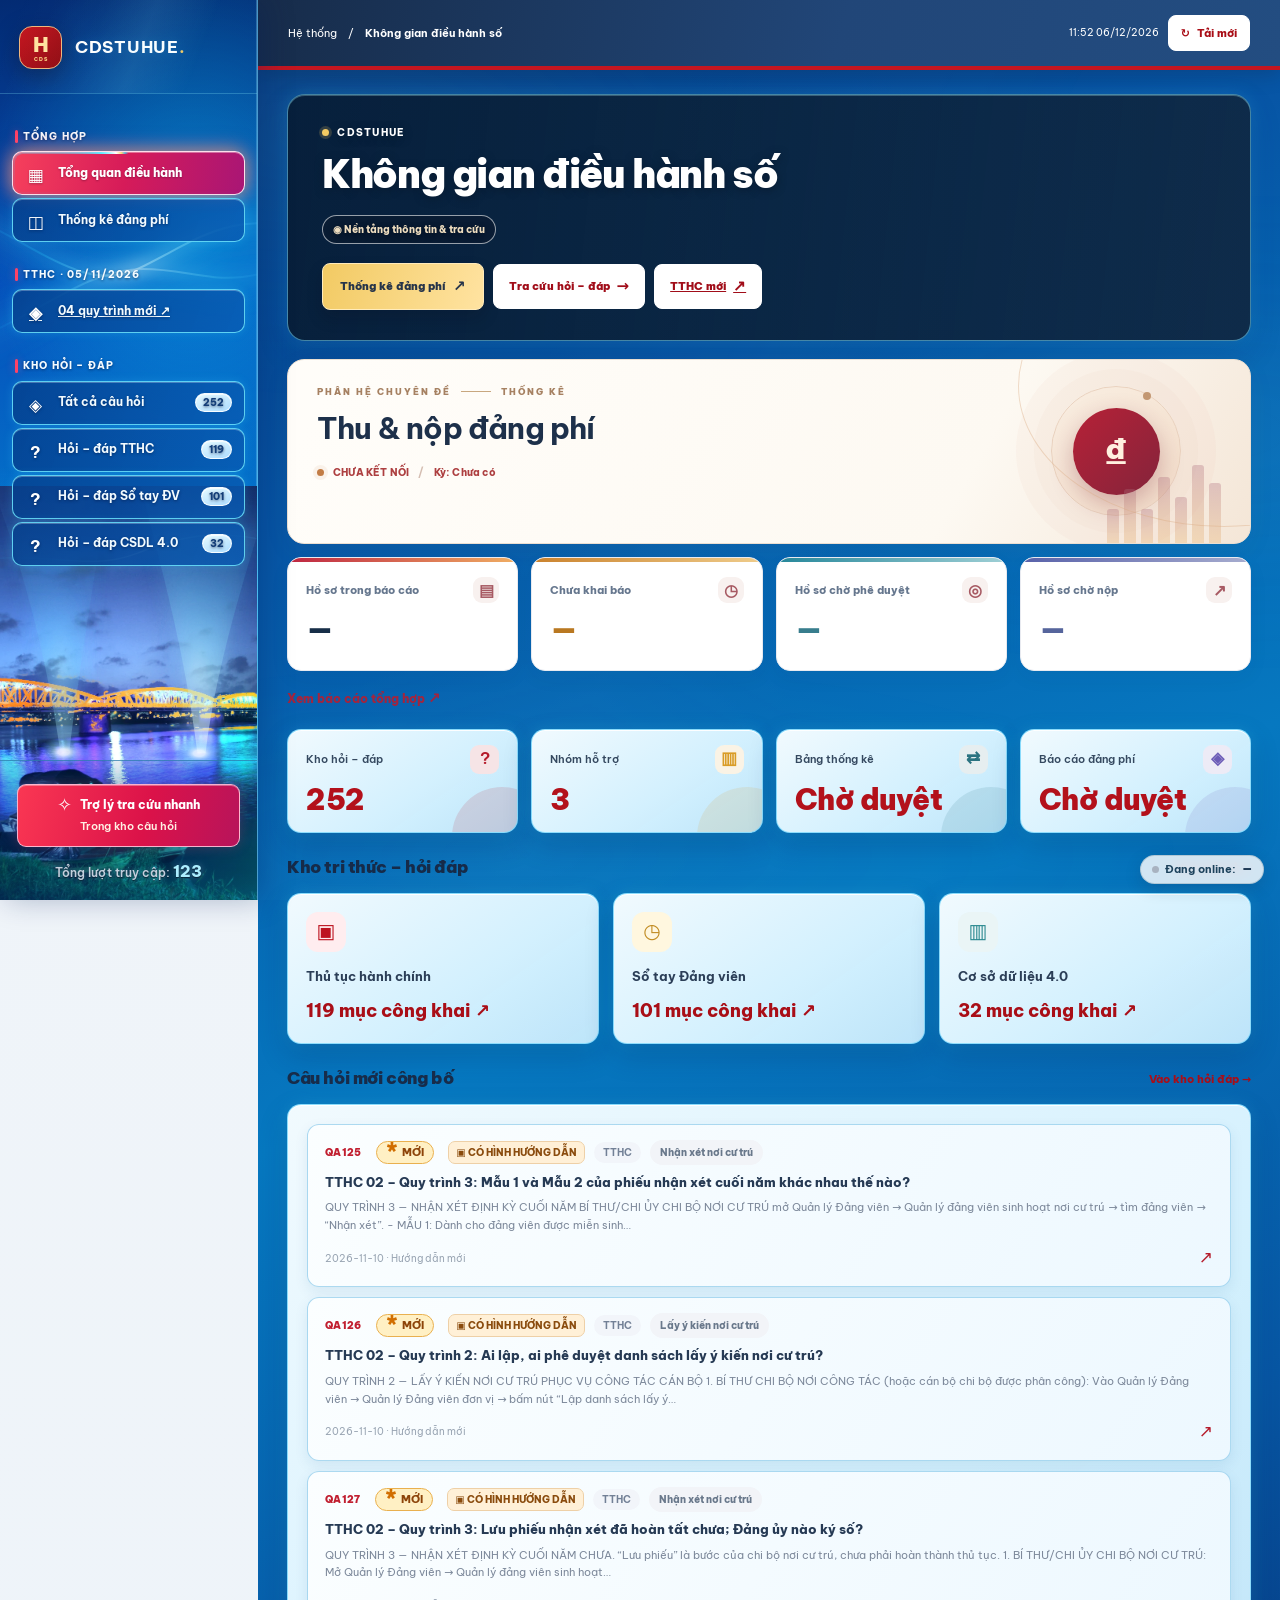
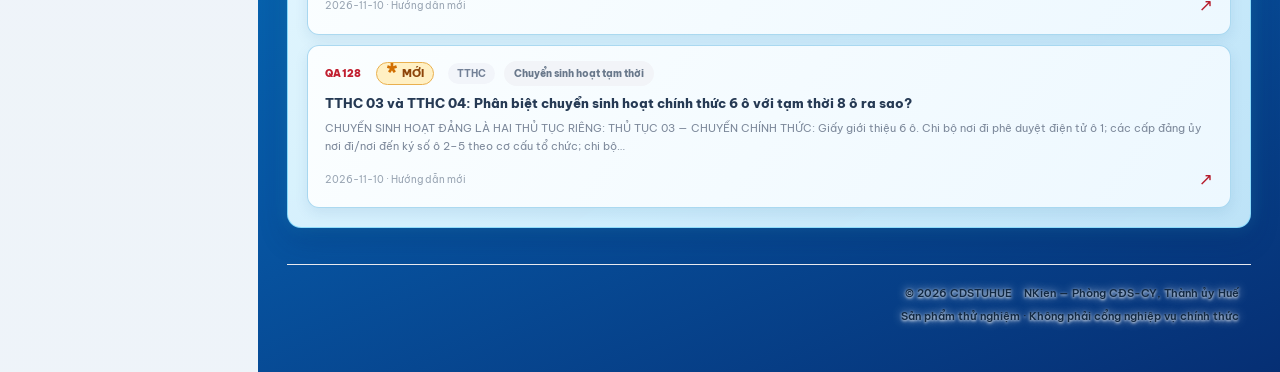
==== site/index.html @ 479029a1 "Refresh QA client cache after clearer responsibilities and process labels" ====
<!doctype html>
<html lang="vi">
<head>
<meta charset="utf-8">
<meta name="viewport" content="width=device-width, initial-scale=1">
<meta name="theme-color" content="#172c4a">
<meta name="description" content="CDSTUHUE — Không gian theo dõi TTHC, thống kê đảng phí và kho hỗ trợ kỹ thuật TTHC, STDV, CSDL 4.0."><meta property="og:title" content="CDSTUHUE — Trung tâm thông tin & hỗ trợ kỹ thuật"><meta property="og:description" content="Dashboard tổng hợp, thống kê đảng phí và kho tri thức được xét duyệt.">
<title>CDSTUHUE — Trung tâm thông tin & hỗ trợ kỹ thuật</title>
<link rel="preconnect" href="https://fonts.googleapis.com">
<link rel="preconnect" href="https://fonts.gstatic.com" crossorigin>
<link href="https://fonts.googleapis.com/css2?family=Be+Vietnam+Pro:wght@400;500;600;700;800&display=swap" rel="stylesheet">
<link rel="stylesheet" href="assets/styles.css?v=20261102-brighter-real-roof-lamps-v34">
<link rel="stylesheet" href="assets/qa-click-guides-v35.css?v=20261102-v35">
<link rel="stylesheet" href="assets/qa-image-gallery-v36.css?v=20261102-v36">
<link rel="stylesheet" href="assets/qa-v36-20261110.css?v=20261110">
<script src="assets/qa-v36-20261110.js?v=20261110-qt123-roles-v3" defer></script>
<script src="assets/tthc-20261105.js?v=20261110-v36" defer></script>
<script src="assets/app.js?v=20261110-qt123-roles-v3" defer></script>
<script src="assets/qa-click-guides-v35.js?v=20261110-v36" defer></script>
<script src="assets/qa-image-gallery-v36.js?v=20261102-v36" defer></script>
<link rel="stylesheet" href="assets/tthc-20261105.css?v=20261107-v50-6163"><link rel="stylesheet" href="assets/qa-updated-v37.css?v=20261105-v37"></head>
<body class="menu-loading">
<div class="app">
  <div class="shade" id="shade"></div>
  <aside class="sidebar" id="sidebar">
    <div class="sidebar-ambient" aria-hidden="true"></div>
    <div class="sidebar-bridge-gleam" aria-hidden="true"></div>
    <div class="sidebar-twin-spotlights" aria-hidden="true"></div>
    <div class="brand">
      <div class="crest" aria-hidden="true"><span>H</span><em>CDS</em></div>
      <div><b>CDSTUHUE<span class="brand-gold">.</span></b></div>
      <button class="sidebar-close" id="closeMenu" aria-label="Đóng menu">×</button>
    </div>
    <div class="sidebar-scroll">
      <div class="menu-group" id="coreMenuGroup">TỔNG HỢP</div>
      <nav class="nav" id="mainNav" aria-label="Điều hướng chính">
        <button type="button" class="nav-link active" data-view="overview"><span class="nav-ico">▦</span><span>Tổng quan điều hành</span></button>
        <button type="button" class="nav-link" data-view="finance"><span class="nav-ico">◫</span><span>Thống kê đảng phí</span><span class="finance-nav-rate" id="financeNavRate" hidden></span></button>
        <button type="button" class="nav-link" data-view="units" hidden><span class="nav-ico">▤</span><span>Bảng tiến độ</span></button>
      </nav>
      <div class="menu-group" id="procedureMenuGroup" hidden>THỦ TỤC · HƯỚNG DẪN</div>
      <nav class="nav" id="procedureNav" aria-label="Theo dõi thủ tục" hidden></nav>
      <div class="menu-group">TTHC · 05/11/2026</div><nav class="nav" aria-label="Cập nhật TTHC"><a class="nav-link" href="cap-nhat-tthc-2026-11.html"><span class="nav-ico">◈</span><span>04 quy trình mới ↗</span></a></nav><div class="menu-group" id="qaMenuGroup">KHO HỎI – ĐÁP</div>
      <nav class="nav" id="qaNav" aria-label="Kho tri thức">
        <button type="button" class="nav-link" data-view="qa-all"><span class="nav-ico">◈</span><span>Tất cả câu hỏi</span><span class="nav-count" id="qaTotalSide">0</span></button>
        <button type="button" class="nav-link" data-view="qa-tthc"><span class="nav-ico">?</span><span>Hỏi – đáp TTHC</span><span class="nav-count" id="qaTthcSide">0</span></button>
        <button type="button" class="nav-link" data-view="qa-stdv"><span class="nav-ico">?</span><span>Hỏi – đáp Sổ tay ĐV</span><span class="nav-count" id="qaStdvSide">0</span></button>
        <button type="button" class="nav-link" data-view="qa-csdl"><span class="nav-ico">?</span><span>Hỏi – đáp CSDL 4.0</span><span class="nav-count" id="qaCsdlSide">0</span></button>
      </nav>
      <div class="menu-group" id="utilityMenuGroup" hidden>TIỆN ÍCH</div>
      <nav class="nav" id="utilityNav" aria-label="Công cụ" hidden>
        <button type="button" class="nav-link" data-view="resources" hidden><span class="nav-ico">▧</span><span>Tài liệu, liên kết</span></button>
        <button type="button" class="nav-link" data-view="reports" hidden><span class="nav-ico">▥</span><span>Báo cáo & xuất dữ liệu</span></button>
        <button type="button" class="nav-link" data-view="guide" hidden><span class="nav-ico">ⓘ</span><span>Hướng dẫn sử dụng</span></button>
      </nav>
    </div>
    <div class="sidebar-bottom">
      
      <button type="button" class="side-assist" id="openAssistant"><span class="side-assist-heading"><span class="side-assist-icon" aria-hidden="true">✧</span>Trợ lý tra cứu nhanh</span><small>Trong kho câu hỏi</small></button>
      <p class="brand-signature site-visits" title="Mốc khởi tạo 123; sẽ đồng bộ và cộng thêm lượt truy cập mới" aria-live="polite">Tổng lượt truy cập: <strong id="sidebarVisitCount">123</strong></p>
    </div>
  </aside>
  <div class="main">
    <header class="topbar">
      <div class="topbar-left"><button type="button" class="hamburger" id="openMenu" aria-label="Mở menu">☰</button><span class="breadcrumb">Hệ thống <span>/</span> <b id="crumb">Tổng quan</b></span></div>
      <div class="announcement" aria-label="Ngày cập nhật dữ liệu đã duyệt"><span class="announcement-label">LẦN CẬP NHẬT CUỐI</span><span class="announcement-label-mobile">Cập nhật lần cuối:</span><span class="announcement-text announcement-date-full" id="lastApprovedDate" aria-live="polite">—</span><span class="announcement-text announcement-date-short" id="lastApprovedDateMobile" aria-live="polite">—</span></div>
      <div class="header-actions"><span class="today" id="clock"></span><button class="btn subtle" id="refreshBtn" title="Tải dữ liệu mới">↻ <span>Tải mới</span></button></div>
    </header>
    <div class="content">
      <div class="demo-banner hidden" id="demoBanner"><strong>ĐANG XEM DỮ LIỆU MINH HỌA</strong><span>Không phải số liệu hoặc câu trả lời thực tế.</span><button type="button" id="endDemo">Tắt minh họa ×</button></div>
      <section class="hero">
        <span class="hero-silk-runner" aria-hidden="true"></span>
        <span class="hero-roof-glow" aria-hidden="true"></span>
        <div class="hero-copy"><div class="eyebrow"><span class="red-dot"></span> CDSTUHUE</div><h1 id="pageTitle">Tổng quan thủ tục hành chính</h1><p id="pageSubtitle">Thống kê đảng phí và tra cứu hướng dẫn TTHC, Sổ tay Đảng viên, CSDL 4.0.</p><div class="hero-tags"><span class="tag">◉ Nền tảng thông tin & tra cứu</span></div><div class="hero-cta"><button class="btn hero-primary" data-view="finance">Thống kê đảng phí <span>↗</span></button><button class="btn hero-outline" data-view="qa-all">Tra cứu hỏi – đáp <span>→</span></button><a class="btn hero-outline" href="cap-nhat-tthc-2026-11.html">TTHC mới <span>↗</span></a></div></div>
        <div class="hero-art" aria-hidden="true"><div class="hero-art-grid"></div><div class="mini-plot"><div><span>TRUNG TÂM DỮ LIỆU</span><strong id="heroIndicator">—</strong></div><svg viewBox="0 0 220 80" preserveAspectRatio="none"><defs><linearGradient id="lineglow" x1="0" y1="0" x2="1" y2="0"><stop stop-color="#db7d65"/><stop offset="1" stop-color="#f3c461"/></linearGradient></defs><path d="M2 55 C30 55 32 22 64 38 S104 74 138 35 S182 42 218 13" fill="none" stroke="url(#lineglow)" stroke-width="4" stroke-linecap="round"/></svg></div></div>
      </section>
      <div id="page"></div>
      <footer class="footer"><div class="footer-byline"><span class="footer-copyright">© 2026 CDSTUHUE</span><span class="footer-author">NKien — Phòng CĐS-CY, Thành ủy Huế</span></div><div class="footer-online" id="footerOnline"><span class="footer-online-dot" aria-hidden="true"></span><span>Đang online:</span><strong id="footerOnlineCount">—</strong></div><span class="footer-disclaimer">Sản phẩm thử nghiệm · Không phải cổng nghiệp vụ chính thức</span></footer>
    </div>
  </div>
</div>
<div class="dialog-backdrop hidden" id="qaModal" role="presentation"><section class="qa-dialog" role="dialog" aria-modal="true" aria-labelledby="modalTitle"><div class="dialog-top"><div><span class="eyebrow" id="modalGroup"></span><h2 id="modalTitle"></h2></div><button type="button" class="close-dialog" id="closeModal" aria-label="Đóng">×</button></div><div id="modalBody" class="dialog-body"></div><div class="dialog-foot"><span id="modalId"></span></div></section></div>
<div class="dialog-backdrop hidden" id="paymentModal" role="presentation"><section class="payment-detail-dialog" role="dialog" aria-modal="true" aria-labelledby="paymentDetailTitle"><div class="payment-detail-titlebar"><div><span class="payment-detail-eyebrow" id="paymentDetailPeriod"></span><h2 id="paymentDetailTitle"></h2></div><button type="button" id="closePaymentDetail" class="payment-detail-close" aria-label="Đóng chi tiết Đảng bộ">×</button></div><div id="paymentDetailBody" class="payment-detail-body"></div></section></div>
<button type="button" class="assistant-mobile-fab" id="assistantMobileFab" aria-label="Mở hỏi đáp nhanh không dùng AI bên ngoài" hidden><span aria-hidden="true">✧</span><span>Hỏi đáp nhanh<small>Không dùng AI</small></span></button>
<div class="assistant-wrap hidden" id="assistantWrap"><section class="assistant-box" role="dialog" aria-label="Trợ lý tra cứu"><div class="assistant-head"><div><strong>✧ Trợ lý tra cứu nhanh</strong><small>Tìm trong QA đã được duyệt, không gửi nội dung ra ngoài</small></div><button type="button" id="closeAssistant" aria-label="Đóng trợ lý">×</button></div><div class="assistant-intro">Nhập câu hỏi để tra cứu tức thì trong kho QA TTHC · STDV · CSDL 4.0 đã duyệt. Không dùng AI bên ngoài.</div><form class="assistant-compose" id="assistantForm"><input id="assistantInput" type="search" placeholder="Ví dụ: không nhận được OTP..." autocomplete="off" required maxlength="280"><button type="submit">Tra cứu →</button></form><div class="assistant-results" id="assistantResults" aria-live="polite"></div><div class="assistant-ask"><button type="button" class="assistant-ask-toggle" id="askToggle" aria-expanded="false">✉ Đặt câu hỏi mới cho bộ phận hỗ trợ <span>⌄</span></button><div class="assistant-ask-panel hidden" id="askPanel"><form id="questionForm" method="post" target="_blank"><input type="hidden" name="kind" value="question"><label for="questionGroup">Chọn hệ thống</label><select id="questionGroup" name="group" required><option value="tthc">TTHC</option><option value="stdv">Sổ tay Đảng viên</option><option value="csdl">CSDL 4.0</option></select><label for="questionText">Câu hỏi mới</label><textarea id="questionText" name="question" minlength="12" maxlength="1200" rows="4" required placeholder="Mô tả vấn đề và thông báo lỗi (không gửi dữ liệu cá nhân)"></textarea><label class="assistant-consent"><input type="checkbox" name="consent" value="yes" required> Tôi xác nhận câu hỏi không chứa thông tin cá nhân, mã OTP hoặc dữ liệu nội bộ.</label><input class="assistant-trap" name="website" tabindex="-1" autocomplete="off" aria-hidden="true"><p class="assistant-notice" id="questionNotice">Chức năng nhận câu hỏi đang chờ cấu hình. Trước mắt bạn vẫn tra cứu được toàn bộ QA công khai.</p><button type="submit" id="questionSubmit" disabled>Gửi câu hỏi →</button></form></div></div></section></div>
<div class="toast hidden" id="toast" role="status" aria-live="polite"></div>
</body>
</html>
---- site/assets/styles.css ----
:root{--ink:#21334b;--muted:#7d8a99;--line:#e8ebf1;--paper:#fff;--canvas:#f6f7fb;--nav:#192c49;--nav-deep:#14243f;--red:#bd1928;--gold:#e8b44e;--green:#128771;--shadow:0 8px 30px #2639530a;--radius:15px}*{box-sizing:border-box}html{scroll-behavior:smooth}body{margin:0;background:var(--canvas);color:var(--ink);font:14px/1.52 'Segoe UI',Inter,-apple-system,BlinkMacSystemFont,Arial,sans-serif;-webkit-font-smoothing:antialiased}button,input,select{font:inherit}button{cursor:pointer}a{color:#a91b2a}a:hover{text-decoration:underline}.hidden{display:none!important}.app{min-height:100vh}.sidebar{width:258px;position:fixed;inset:0 auto 0 0;background:linear-gradient(155deg,#213b60 0%,var(--nav) 44%,var(--nav-deep) 100%);color:white;z-index:20;display:flex;flex-direction:column;box-shadow:8px 0 30px #0c213112}.brand{display:flex;align-items:center;gap:12px;padding:25px 21px 19px;border-bottom:1px solid #ffffff12}.crest{height:43px;width:43px;flex:none;display:grid;place-items:center;background:linear-gradient(140deg,#bf1829,#ef6242);color:#ffd568;border:1px solid #ffffff42;box-shadow:0 4px 15px #101d3a60;border-radius:12px;font-size:23px}.brand b{display:block;font-size:16px;letter-spacing:1px}.brand small{font-size:10px;color:#b3c5db;font-weight:500}.sidebar-close{display:none}.sidebar-scroll{overflow:auto;padding:10px 12px;flex:1;scrollbar-color:#445675 transparent;scrollbar-width:thin}.menu-group{font-size:9.5px;letter-spacing:1.2px;font-weight:800;color:#8ea1b9;margin:21px 11px 7px}.nav{display:grid;gap:3px}.nav-link{display:flex;align-items:center;gap:12px;border:0;background:transparent;width:100%;text-align:left;color:#c1cedd;padding:10px 11px;font-size:12px;font-weight:540;border-radius:9px;transition:.18s}.nav-link:hover{background:#ffffff0f;color:white}.nav-link.active{background:linear-gradient(90deg,#b91a2c54,#c6982c22);color:#fff;box-shadow:inset 3px 0 #f4c76b}.nav-ico{width:21px;height:20px;text-align:center;display:grid;place-items:center;font-size:17px;color:#a7bdd5;font-weight:700}.nav-link.active .nav-ico{color:#ffda83}.nav-count{margin-left:auto;padding:1px 7px;border-radius:30px;background:#ffffff18;color:#e6edf7;font-size:10px}.sidebar-bottom{padding:13px 17px 17px;border-top:1px solid #ffffff14}.sidebar-source{background:#ffffff0b;border:1px solid #ffffff15;padding:11px;border-radius:9px;font-size:11px;color:#d5dfed}.sidebar-source small{display:block;color:#a4b5ca;margin:3px 0 0 14px;font-size:10px}.online-indicator{display:inline-block;width:7px;height:7px;background:#39c89a;border-radius:50%;margin-right:5px}.side-assist{display:block;width:100%;background:linear-gradient(105deg,#ba1c2c,#d63f3b);color:white;border:0;border-radius:9px;padding:11px 12px;text-align:left;font-size:12px;font-weight:750;margin-top:10px}.side-assist span{font-size:17px;color:#ffe3a0}.side-assist small{display:block;font-weight:400;color:#ffcfca;font-size:10px;margin-left:21px}.sidebar-bottom>p{margin:13px 0 0;color:#8093b2;font-size:9.5px}.main{margin-left:258px;min-height:100vh}.topbar{height:64px;background:#fff;position:sticky;top:0;z-index:10;border-bottom:3px solid #b71929;display:flex;align-items:center;padding:0 27px;gap:16px;box-shadow:0 4px 20px #31405407}.topbar-left{display:flex;align-items:center;gap:10px;flex-shrink:0}.breadcrumb{font-size:11px;color:#8190a2;white-space:nowrap}.breadcrumb span{margin:0 8px;color:#bfc9d5}.breadcrumb b{color:#31455e}.announcement{display:flex;align-items:center;flex:1;min-width:0;gap:9px;background:#fff9f1;border:1px solid #f8ecd7;border-radius:50px;padding:5px 10px;overflow:hidden}.announcement-label{font-size:9px;font-weight:900;letter-spacing:.3px;color:#9e2c2c;flex:none}.announcement-text{font-size:10px;white-space:nowrap;text-overflow:ellipsis;overflow:hidden;color:#86705c}.header-actions{display:flex;align-items:center;gap:9px;flex:none}.today{font-size:10px;color:#7d8a99;white-space:nowrap}.btn{border:1px solid #e3e8ee;border-radius:8px;background:white;color:#40536c;padding:9px 12px;display:inline-flex;align-items:center;gap:7px;font-size:11px;font-weight:650;justify-content:center;transition:all .17s}.btn:hover{transform:translateY(-1px);box-shadow:0 4px 12px #19355114}.btn.dark{border-color:#af1728;background:linear-gradient(110deg,#b51b2b,#dc5041);color:#fff}.btn.subtle{background:#f7f9fc}.content{max-width:1600px;margin:0 auto;padding:25px 28px 28px}.demo-banner{background:#fff0c9;border:1px solid #f3cf76;color:#7a5218;border-radius:10px;padding:10px 14px;margin-bottom:13px;display:flex;align-items:center;gap:12px;font-size:12px}.demo-banner strong{color:#87561a}.demo-banner button{margin-left:auto;background:transparent;border:0;color:#8d471a;text-decoration:underline;font-weight:700}.hero{display:flex;justify-content:space-between;gap:25px;min-height:204px;border:1px solid #eedfe3;background:linear-gradient(115deg,#fff 2%,#fffaf8 54%,#fff4e9 100%);border-radius:17px;box-shadow:var(--shadow);padding:25px 29px;overflow:hidden;position:relative;margin-bottom:19px}.hero:after{content:"";position:absolute;border:1px solid #edd0d5;border-radius:50%;width:410px;height:410px;right:-130px;top:-285px;pointer-events:none}.hero-copy{position:relative;z-index:1;max-width:730px}.eyebrow{color:#ad1a2a;font-size:10px;font-weight:850;letter-spacing:1.1px}.red-dot{display:inline-block;background:#d33d3e;height:7px;width:7px;border-radius:50%;box-shadow:0 0 0 3px #f4dadb;margin-right:5px}.hero h1{margin:9px 0 8px;font-size:clamp(25px,2.8vw,36px);letter-spacing:-.8px;line-height:1.2;color:#203550;font-weight:800}.hero p{color:#758498;max-width:680px;margin:0;line-height:1.65;font-size:12px}.hero-tags{display:flex;flex-wrap:wrap;gap:8px;margin-top:22px}.tag{background:#fff;border:1px solid #ecedf2;border-radius:30px;padding:6px 10px;font-size:10px;color:#667889;font-weight:640}.hero-art{width:300px;flex:none;position:relative;display:grid;place-items:center}.hero-art-grid{width:240px;height:160px;position:absolute;background-image:linear-gradient(#edc9bd50 1px,transparent 1px),linear-gradient(90deg,#edc9bd50 1px,transparent 1px);background-size:24px 24px;mask-image:linear-gradient(90deg,transparent,#000);transform:rotate(-9deg)}.mini-plot{position:relative;z-index:1;width:235px;padding:15px 16px;border:1px solid #f0ded6;border-radius:15px;background:#ffffffdb;box-shadow:0 15px 30px #923c3c11}.mini-plot>div{display:flex;justify-content:space-between;align-items:center;gap:8px}.mini-plot span{font-size:9px;letter-spacing:.7px;font-weight:800;color:#a65f50}.mini-plot strong{font-size:19px;color:#b41f2c}.mini-plot svg{width:100%;height:70px;margin-top:10px}.mini-plot small{display:block;color:#8897a8;font-size:9px}.section-heading{display:flex;justify-content:space-between;align-items:end;gap:12px;margin:22px 0 12px}.section-heading h2{margin:0;font-size:16px;color:#273b55;letter-spacing:-.2px}.section-heading p{font-size:11px;color:#8694a6;margin:4px 0 0}.section-heading .head-actions{display:flex;gap:8px;flex-wrap:wrap}.stat-grid{display:grid;grid-template-columns:repeat(4,minmax(0,1fr));gap:13px;margin-bottom:16px}.stat-card{background:#fff;border:1px solid #e9eaf1;border-radius:13px;box-shadow:var(--shadow);padding:17px 18px;min-height:126px;position:relative;overflow:hidden}.stat-card:after{content:"";position:absolute;border-radius:50%;height:100px;width:100px;right:-35px;bottom:-55px;background:var(--accent,#d7a2ab);opacity:.13}.stat-card:nth-child(1){--accent:#b51b2b}.stat-card:nth-child(2){--accent:#d99c26}.stat-card:nth-child(3){--accent:#2b7381}.stat-card:nth-child(4){--accent:#6c5cb7}.stat-top{display:flex;align-items:center;justify-content:space-between;color:#728093;font-size:11px;font-weight:650}.stat-icon{display:grid;place-items:center;width:29px;height:29px;border-radius:9px;background:color-mix(in srgb,var(--accent) 12%,white);color:var(--accent);font-size:17px}.stat-number{font-size:28px;font-weight:820;margin-top:5px;line-height:1.15;letter-spacing:-.5px;color:var(--accent)}.stat-caption{color:#95a1ae;font-size:10px;margin-top:4px}.columns{display:grid;grid-template-columns:1.45fr 1fr;gap:14px;margin-bottom:14px}.panel{background:#fff;border:1px solid #e6eaf0;border-radius:14px;box-shadow:var(--shadow);padding:19px}.panel-head{display:flex;align-items:start;justify-content:space-between;gap:15px;margin-bottom:16px}.panel-head h2{margin:0;font-size:13px;color:#283d58}.panel-head p{margin:4px 0 0;font-size:10px;color:#8290a0}.badge{display:inline-flex;align-items:center;gap:4px;font-size:10px;font-weight:720;background:#f2f4f8;border-radius:30px;color:#69788b;padding:5px 10px}.badge.warn{background:#fff4e3;color:#a97624}.badge.good{background:#e8f8f0;color:#247c5a}.bars{display:grid;gap:18px;margin-top:15px}.bar-item{display:grid;grid-template-columns:minmax(138px,1.1fr) minmax(60px,2fr) 50px;gap:10px;align-items:center;font-size:11px}.bar-name{font-weight:640;color:#506078}.bar-track{height:9px;border-radius:30px;background:#edf0f5;overflow:hidden}.bar-fill{height:100%;background:linear-gradient(90deg,#bd2132,#ea7564);border-radius:30px}.bar-item:nth-child(2) .bar-fill{background:linear-gradient(90deg,#daa13a,#f3d37c)}.bar-item:nth-child(3) .bar-fill{background:linear-gradient(90deg,#237c87,#66bfbc)}.bar-item:nth-child(4) .bar-fill{background:linear-gradient(90deg,#8051bd,#b494ea)}.bar-value{font-size:10px;font-weight:750;color:#576477;text-align:right}.small-note{background:#f7f8fc;border:1px solid #eef0f4;border-radius:9px;padding:12px 13px;color:#8490a2;font-size:11px;line-height:1.6;margin-top:13px}.small-note strong{color:#667488}.mini-grid{display:grid;grid-template-columns:repeat(2,minmax(0,1fr));gap:10px}.mini-card{background:#fbfcff;border:1px solid #eef0f5;border-radius:10px;padding:13px}.mini-card span{font-size:10px;color:#8291a3}.mini-card strong{display:block;color:#2b405b;font-size:22px;margin-top:5px}.mini-card small{display:block;color:#9ca7b2;font-size:9px}.card-link{border:0;color:#a41b2c;font-size:11px;font-weight:700;background:none;padding:4px 0}.card-link:hover{text-decoration:underline}.category-grid{display:grid;grid-template-columns:repeat(3,1fr);gap:14px}.category-card{cursor:pointer;display:block;text-align:left;width:100%;background:#fff;border:1px solid #e8eaf0;border-radius:14px;padding:18px;box-shadow:var(--shadow);transition:.16s;min-height:158px}.category-card:hover{transform:translateY(-3px);border-color:#dda8ae;box-shadow:0 12px 24px #3a435318}.category-card .c-icon{width:40px;height:40px;border-radius:12px;display:grid;place-items:center;background:#fff2f0;color:#ba2330;font-size:20px;margin-bottom:15px}.category-card:nth-child(2) .c-icon{background:#fff7df;color:#c18c23}.category-card:nth-child(3) .c-icon{background:#eaf5f6;color:#2b8990}.category-card b{font-size:13px;display:block;color:#2b3e57}.category-card p{margin:4px 0 0;color:#8c99a9;font-size:11px}.category-card .c-count{margin-top:11px;font-weight:800;color:#a9202f;font-size:18px}.category-card .c-count small{color:#9aa8b7;font-weight:550;font-size:10px}.table-shell{overflow:auto;width:100%;border:1px solid #e5e9ef;border-radius:10px}table{border-collapse:collapse;width:100%;font-size:11px;min-width:640px}th{background:#fff7f3;color:#7a6570;text-align:left;font-weight:750;font-size:10px;border-bottom:1px solid #e8e1e0;padding:12px}td{padding:12px;border-bottom:1px solid #edf0f3;color:#56677c}tr:last-child td{border-bottom:0}tbody tr:nth-child(even){background:#fafbfe}tbody tr:hover{background:#fffaf6}.td-bold{font-weight:680;color:#31435a}.empty-table{text-align:center;padding:45px 20px!important;color:#8492a4}.empty-icon{display:block;font-size:26px;margin-bottom:10px;color:#a8b1bf}.empty-table strong{display:block;color:#4d6078;font-size:12px}.toolbar{display:flex;align-items:center;gap:10px;flex-wrap:wrap;margin-bottom:14px}.search{position:relative;flex:1;min-width:250px}.search input{width:100%;border:1px solid #e3e8ef;background:white;border-radius:9px;padding:12px 12px 12px 37px;font-size:12px;outline:0;color:#37495e}.search:before{content:'⌕';position:absolute;top:5px;left:12px;font-size:24px;color:#99a5b2}.search input:focus,.selector:focus{border-color:#d998a1;box-shadow:0 0 0 3px #bd19280e}.selector{border:1px solid #e3e8ef;border-radius:9px;background:white;color:#56677c;padding:11px;font-size:11px;min-height:42px}.filters{display:flex;gap:7px;flex-wrap:wrap;margin:0 0 14px}.filter-chip{border-radius:30px;border:1px solid #e7ebf0;background:white;padding:7px 12px;color:#64758a;font-size:11px}.filter-chip.selected{background:#b51b2b;color:white;border-color:#b51b2b;font-weight:700}.qa-list{display:grid;gap:10px}.qa-item{display:block;width:100%;text-align:left;border:1px solid #e8ecf1;background:white;border-radius:12px;padding:15px 17px;transition:.15s}.qa-item:hover{border-color:#e7b0b7;box-shadow:0 5px 17px #94354412;transform:translateY(-1px)}.qa-item-top{display:flex;align-items:center;gap:9px;font-size:10px;margin-bottom:8px}.qa-id{color:#c11f30;font-weight:850;letter-spacing:.3px}.qa-category{border-radius:20px;background:#f2f5fa;padding:3px 9px;color:#728096;font-weight:700}.qa-item h3{font-size:13px;line-height:1.5;color:#263a54;margin:0 0 7px;font-weight:740}.qa-item p{color:#7d899b;font-size:11px;margin:0;line-height:1.6;overflow:hidden;display:-webkit-box;-webkit-line-clamp:2;-webkit-box-orient:vertical}.qa-item-bottom{display:flex;align-items:center;justify-content:space-between;color:#99a5b3;font-size:10px;margin-top:11px}.qa-arrow{color:#b51b2b;font-size:17px}.page-nav{display:flex;justify-content:space-between;align-items:center;margin-top:13px;color:#94a0ac;font-size:11px}.page-nav .btn{padding:7px 12px}.page-nav .btn:disabled{opacity:.4;cursor:default}.notice{border:1px dashed #d9dfe8;background:#f9fafc;border-radius:12px;text-align:center;padding:42px 22px;color:#8996a6}.notice .big-icon{font-size:28px;color:#c19a8b}.notice strong{display:block;color:#425772;font-size:13px;margin:5px 0}.notice p{font-size:11px;max-width:530px;margin:6px auto 17px}.notice .btn{margin:0 4px}.guide-list{display:grid;gap:13px}.guide-item{border:1px solid #e8ecf0;background:#fff;border-radius:12px;padding:20px}.guide-item h3{font-size:14px;margin:0 0 7px;color:#2c405b}.guide-item p{font-size:12px;margin:0;color:#7c8c9d;line-height:1.7}.report-hero{background:#fff;display:grid;grid-template-columns:1fr auto;gap:16px;align-items:center;border:1px solid #e9ebf2;border-radius:12px;padding:18px;margin-bottom:14px}.report-hero h3{margin:0;font-size:14px}.report-hero p{margin:4px 0 0;color:#7e8da1;font-size:11px}.footer{display:flex;flex-direction:column;align-items:center;text-align:center;gap:5px;border-top:1px solid #e8e9ef;color:#8493a6;font-size:11px;line-height:1.6;margin-top:28px;padding:18px 12px 12px}.footer a{color:#987d83}.dialog-backdrop{position:fixed;inset:0;background:#0f203d99;z-index:50;display:flex;justify-content:center;align-items:center;padding:20px}.qa-dialog{max-width:750px;width:100%;max-height:90vh;display:flex;flex-direction:column;border-radius:16px;background:#fff;box-shadow:0 30px 80px #0b183b38}.dialog-top{padding:25px 27px 18px;border-bottom:1px solid #edf0f4;display:flex;gap:10px;align-items:start;justify-content:space-between}.dialog-top h2{font-size:20px;color:#2b405a;line-height:1.4;margin:8px 0 0}.close-dialog{background:#f4f5f9;border:0;width:32px;height:32px;border-radius:9px;color:#718198;font-size:23px;flex:none}.dialog-body{padding:23px 27px;overflow:auto}.dialog-body h3{font-size:12px;color:#9b2a36;margin:3px 0 10px;text-transform:uppercase;letter-spacing:.7px}.answer{white-space:pre-wrap;font-size:13px;color:#3d4c62;line-height:1.85}.source-label{color:#75869c;font-size:10px;border-top:1px solid #edf0f3;padding-top:14px;margin-top:17px}.source-label a{overflow-wrap:anywhere}.dialog-foot{padding:13px 27px;border-top:1px solid #edf0f3;display:flex;justify-content:space-between;align-items:center;color:#98a4b5;font-size:11px}.assistant-wrap{position:fixed;bottom:22px;right:22px;width:min(380px,calc(100vw - 25px));z-index:40}.assistant-box{background:white;border:1px solid #e2e6ee;border-radius:15px;box-shadow:0 16px 45px #122a4f30;overflow:hidden}.assistant-head{background:linear-gradient(110deg,#253d60,#142841);padding:16px 17px;display:flex;justify-content:space-between;align-items:start;color:white}.assistant-head strong{font-size:13px}.assistant-head small{display:block;color:#b9c9d9;font-size:10px;margin-top:3px}.assistant-head button{border:0;background:#ffffff20;color:white;border-radius:7px;width:26px;height:26px;font-size:19px}.assistant-intro{font-size:11px;color:#718198;padding:14px 16px 8px}.assistant-results{padding:0 15px 10px;max-height:260px;overflow:auto}.assistant-suggestion{display:block;width:100%;padding:10px;margin:5px 0;text-align:left;background:#fafbfe;border:1px solid #e9ebf2;border-radius:8px;color:#3d526b;font-size:11px}.assistant-suggestion small{display:block;color:#a31d2d;margin-top:4px}.assistant-compose{border-top:1px solid #e9edf2;display:flex;padding:10px;gap:7px}.assistant-compose input{flex:1;min-width:0;border:1px solid #e5e9ee;border-radius:8px;padding:10px;font-size:11px}.assistant-compose button{border:0;border-radius:8px;background:#b51b2b;color:white;padding:0 12px;font-size:11px}.toast{position:fixed;z-index:100;bottom:18px;left:50%;transform:translateX(-50%);background:#1b334e;color:white;border-radius:8px;padding:11px 18px;font-size:12px;box-shadow:0 9px 26px #1c2b4250}.shade{display:none}.hamburger{display:none}.no-data-mark{display:inline-flex;color:#ac8d65;background:#fff6e6;padding:4px 8px;border-radius:30px;font-size:9px;font-weight:650}.utility-steps{margin:0;padding-left:18px;color:#687a91;font-size:12px;line-height:1.8}.utility-steps li{margin-bottom:6px}.wide{grid-column:1/-1}.progress-data-badge{color:#118571;background:#e9f8f1;padding:4px 7px;border-radius:16px;font-size:9px;font-weight:700}.demo-demo{color:#af6f19;background:#fff0d1;padding:4px 8px;border-radius:15px;font-size:10px;font-weight:700}
@media(max-width:1300px){.announcement{display:none}.hero-art{width:250px}.topbar{justify-content:space-between}.stat-card{padding:14px}.content{padding:20px}.columns{grid-template-columns:1.25fr 1fr}}
@media(max-width:1060px){.sidebar{width:225px}.main{margin-left:225px}.sidebar-bottom{padding:10px}.hero-art{display:none}.stat-grid{grid-template-columns:repeat(2,1fr)}.columns{grid-template-columns:1fr}.hero{min-height:170px}.category-grid{grid-template-columns:repeat(3,1fr)}}
@media(max-width:760px){.sidebar{width:272px;transform:translateX(-100%);transition:transform .2s;z-index:35}.sidebar.mobile-open{transform:translateX(0)}.sidebar-close{display:block;background:#ffffff1a;color:white;border:0;font-size:21px;width:27px;height:27px;border-radius:5px;margin-left:auto}.shade.mobile-open{display:block;position:fixed;inset:0;background:#07132399;z-index:30}.main{margin-left:0}.hamburger{display:inline-block;border:0;color:#31455b;background:#f2f5f8;border-radius:7px;padding:6px 9px;font-size:17px}.topbar{height:60px;padding:0 13px;gap:7px}.topbar-left{min-width:0}.breadcrumb{max-width:175px;overflow:hidden;text-overflow:ellipsis}.today{display:none}.btn{padding:8px}.header-actions .btn span{display:none}.header-actions{gap:5px}.content{padding:14px}.hero{padding:22px 18px;min-height:0}.hero h1{font-size:24px}.hero-tags{margin-top:15px}.stat-grid{gap:9px}.stat-card{min-height:103px;padding:13px}.stat-number{font-size:23px}.stat-top{font-size:10px}.category-grid{grid-template-columns:1fr;gap:9px}.category-card{min-height:0;padding:14px}.category-card .c-icon{margin-bottom:9px}.section-heading{align-items:start}.toolbar{align-items:stretch}.toolbar .search,.toolbar .selector{width:100%;min-width:0}.footer{flex-direction:column}.report-hero{grid-template-columns:1fr}.bar-item{grid-template-columns:minmax(100px,1fr) 1.2fr 35px;gap:6px;font-size:10px}.panel{padding:14px}.dialog-backdrop{padding:9px}.dialog-top,.dialog-body{padding:18px}.dialog-top h2{font-size:17px}.dialog-foot{padding:13px 18px}.demo-banner{flex-wrap:wrap}.demo-banner button{margin-left:0}}
@media print{.sidebar,.topbar,.footer,.header-actions,.toolbar,.filters,.side-assist,.btn,.demo-banner,.hero-art,.assistant-wrap,.qa-dialog{display:none!important}.main{margin:0}.content{max-width:none}.hero{box-shadow:none}.panel,.stat-card{box-shadow:none;break-inside:avoid}body{background:white}table{font-size:10px}}

/* =========================================================
   CDSTUHUE PRO — editorial data dashboard skin, Oct 2026
   ========================================================= */
:root{--ink:#172744;--muted:#7b8aa3;--line:#e6eaf1;--canvas:#f2f5fa;--nav:#132740;--nav-deep:#0c1d35;--red:#b5162d;--gold:#e6b76a;--green:#068f74;--shadow:0 10px 34px rgba(16,35,63,.065)}
body{background:radial-gradient(ellipse at 79% 8%,#e9edf7 0,transparent 46%),#f3f5f9;font-family:'Segoe UI',Inter,'Helvetica Neue',Arial,sans-serif;font-size:14px}
button:focus-visible,a:focus-visible,input:focus-visible,select:focus-visible{outline:3px solid #efae5d;outline-offset:2px}
.sidebar{width:258px;background:radial-gradient(ellipse at 10% -5%,#2f4d75 0,transparent 52%),linear-gradient(174deg,#152d4b,#101d32 90%);box-shadow:4px 0 30px #0b24421b}
.brand{padding:26px 19px 24px;gap:13px}.brand b{font-size:17px;letter-spacing:.7px;line-height:1.2}.brand-gold{color:#efc56d}.brand small{font-size:9px;letter-spacing:.25px;color:#b0c1d7;margin-top:5px;display:block}.crest{position:relative;width:43px;height:43px;border-radius:13px;background:linear-gradient(140deg,#c12037,#76152e);border:1px solid #d97179;box-shadow:0 7px 24px #0d152c75;font-size:21px;line-height:1;font-weight:900;color:#fff}.crest em{position:absolute;bottom:6px;font-style:normal;letter-spacing:1px;font-size:5px;font-weight:800;color:#ffd886}.crest span{margin-top:-7px}
.sidebar-scroll{padding-left:12px;padding-right:12px}.menu-group{color:#879bb6;margin-top:25px;font-size:9px;letter-spacing:1.45px}.nav-link{border-radius:10px;padding:11px 12px;color:#c0cce0;font-size:12px}.nav-link.active{background:linear-gradient(90deg,#c0213b44,#ffffff10);box-shadow:inset 3px 0 #f0bf70}.nav-link:hover{background:#ffffff12}.nav-ico{color:#b7c8db}.menu-new{margin-left:auto;font-size:8px;color:#fce7c7;background:#a73c3759;border:1px solid #f9c87761;border-radius:5px;padding:2px 5px;letter-spacing:.4px}.sidebar-bottom{background:#0b1c31b3}.side-assist{background:linear-gradient(110deg,#bf203b,#e15457);box-shadow:0 7px 18px #58132833}
.main{margin-left:258px}.content{padding:24px 29px 34px;max-width:1700px}.topbar{height:70px;border:0;border-bottom:1px solid #e8ebf1;box-shadow:0 1px 0 #ebedf2;background:#fff;padding:0 30px}.announcement{background:#f8fafc;border-color:#e8edf3;padding:7px 13px}.announcement-label{color:#b71832}.breadcrumb{font-size:11px}.header-actions .btn.dark{background:#132944;border-color:#132944}.header-actions .btn:hover{box-shadow:0 6px 15px #1426401a}
.hero{min-height:246px;background:radial-gradient(ellipse at 91% 9%,#a6344f 0,transparent 38%),radial-gradient(ellipse at 3% 88%,#263e65 0,transparent 47%),linear-gradient(115deg,#102844 10%,#162840 64%,#422d47 100%);border:1px solid #293a57;border-radius:18px;padding:30px 34px;box-shadow:0 17px 32px #18294321;margin-bottom:18px}
.hero:before{content:'';position:absolute;width:700px;height:350px;right:-150px;bottom:-220px;border:1px solid #ffffff1b;border-radius:50%;transform:rotate(-26deg)}.hero:after{width:500px;height:500px;right:-165px;top:-300px;border:1px solid #e5c58c35}.hero-copy{max-width:660px}.hero h1{color:white;font-size:clamp(26px,3.2vw,39px);font-weight:790;letter-spacing:-1px;margin:11px 0}.hero p{color:#bac8d9;font-size:12.5px;max-width:640px}.eyebrow{color:#f0c276;font-weight:780;letter-spacing:1.25px}.red-dot{background:#eab66b;box-shadow:0 0 0 3px #f9cd6e22}.hero-tags{margin-top:17px}.tag{background:#ffffff0c;border:1px solid #ffffff21;color:#dbe5ed;padding:6px 10px}.hero .tag:first-child{color:#eeddbf}.hero-cta{display:flex;align-items:center;gap:9px;margin-top:19px;flex-wrap:wrap}.hero-primary{background:linear-gradient(115deg,#f2c573,#ddb065);border:0;color:#392d29;font-weight:760;padding:11px 17px;box-shadow:0 8px 16px #090d162c}.hero-primary:hover{background:#ffcf82}.hero-outline{border:1px solid #ffffff37;background:#ffffff0a;color:#f6f5fa;padding:10px 15px}.hero-outline:hover{background:#ffffff17}.hero-cta span{font-size:15px}.hero-art{width:295px}.hero-art-grid{background-image:linear-gradient(#e9c4a217 1px,transparent 1px),linear-gradient(90deg,#e9c4a217 1px,transparent 1px);mask-image:linear-gradient(90deg,#000,transparent)}.mini-plot{background:#fdfaf5eb;border-color:#ffffff36;box-shadow:0 25px 44px #06172a46;width:250px;padding:18px 19px}.mini-plot span{color:#9b6870}.mini-plot strong{font-size:32px;color:#1f3655}.mini-plot small{color:#938491}
.panel,.stat-card,.category-card{box-shadow:0 9px 25px #162d4910;border-color:#e6eaf1;border-radius:14px}.panel{padding:19px}.panel-head h2{font-size:14px;letter-spacing:-.2px}.panel-head p{font-size:11px}.stat-grid{gap:13px}.stat-card{min-height:130px;padding:18px 20px}.stat-number{font-size:29px}.stat-caption{font-size:10px}.category-card{border:1px solid #e6eaf1}.category-card:hover,.panel:focus-within{border-color:#d5c0c7}.category-card .c-icon{background:#fdf0ed;color:#b5162d}.category-card .c-count{color:#b31b35}.section-heading h2{font-size:17px;letter-spacing:-.4px}.section-heading p{font-size:11px}.footer{margin-top:36px;padding-top:20px}
/* Finance executive module */
.fin-ribbon{display:grid;grid-template-columns:minmax(0,1fr) 270px;min-height:185px;gap:10px;overflow:hidden;border-radius:17px;border:1px solid #ebdfd2;background:linear-gradient(120deg,#fffdf9 5%,#fdf9f2 70%,#f4e6d7);position:relative;padding:25px 29px;box-shadow:0 8px 28px #77593a0d;margin:0 0 13px}.fin-ribbon:after{content:'';position:absolute;width:410px;height:280px;border:1px solid #d8a98165;border-radius:50%;right:-180px;top:-115px;pointer-events:none}.fin-ribbon-copy{position:relative;z-index:1}.micro{color:#a68162;font-size:9px;font-weight:850;letter-spacing:2px;display:flex;align-items:center;gap:10px}.micro-line{width:30px;height:1px;background:#c8a77f}.fin-ribbon h2{font-size:clamp(23px,2.8vw,30px);color:#1d304a;letter-spacing:-.8px;line-height:1.1;margin:13px 0 8px}.fin-ribbon p{max-width:600px;margin:0;color:#7c8491;font-size:11.5px;line-height:1.65}.fin-ribbon-meta{font-size:10px;margin-top:20px;font-weight:760;color:#ad3f40;letter-spacing:.2px;display:flex;align-items:center;gap:9px;flex-wrap:wrap}.fin-dot{width:7px;height:7px;background:#c27c45;border-radius:50%;box-shadow:0 0 0 4px #c27c4516}.fin-ribbon-meta .sep{color:#d4bdb1}.fin-ribbon-graphic{position:relative;min-height:120px;display:grid;place-items:center}.fin-orbit{height:142px;width:142px;border-radius:50%;display:grid;place-items:center;border:1px solid #ead2bf;box-shadow:0 0 0 17px #e5cbb61c,0 0 0 35px #ddaf9512;background:linear-gradient(145deg,#f9eee2,#f3ddc9)}.fin-orbit:after{content:'';height:8px;width:8px;border-radius:50%;background:#c39772;position:absolute;right:70px;top:7px}.fin-orbit-inner{width:87px;height:87px;border-radius:50%;background:linear-gradient(135deg,#b62137,#84243b);color:#fff0df;box-shadow:0 9px 24px #80263950;display:grid;place-items:center;font-size:37px;font-weight:730}.fin-graph-bars{position:absolute;right:0;bottom:-27px;display:flex;gap:5px;align-items:end;height:80px;opacity:.33}.fin-graph-bars i{width:12px;height:45%;border-radius:3px 3px 0 0;background:linear-gradient(#ad6d7e,#e9b46b)}.fin-graph-bars i:nth-child(2){height:70%}.fin-graph-bars i:nth-child(3){height:45%}.fin-graph-bars i:nth-child(4){height:85%}.fin-graph-bars i:nth-child(5){height:60%}.fin-graph-bars i:nth-child(6){height:100%}.fin-graph-bars i:nth-child(7){height:78%}
.fin-stats{display:grid;grid-template-columns:repeat(4,minmax(0,1fr));gap:13px;margin-bottom:18px}.fin-stat{padding:19px 18px 16px;min-height:134px;background:#fff;border:1px solid #e8eaf0;border-radius:14px;box-shadow:0 7px 21px #1528420b;position:relative;overflow:hidden}.fin-stat:before{content:'';position:absolute;left:0;top:0;height:4px;width:100%;background:linear-gradient(90deg,#be2541,#f0ae63)}.fin-stat:nth-child(2):before{background:linear-gradient(90deg,#ca822d,#efcc8b)}.fin-stat:nth-child(3):before{background:linear-gradient(90deg,#26879a,#9fcfd5)}.fin-stat:nth-child(4):before{background:linear-gradient(90deg,#5861a9,#a7adcf)}.fin-stat-top{display:flex;justify-content:space-between;align-items:center;color:#66778e;font-size:11px;font-weight:710}.fin-stat-top i{width:26px;height:26px;display:grid;place-items:center;font-style:normal;font-size:16px;border-radius:9px;background:#f8f1ef;color:#a75a63}.fin-stat-value{font-size:clamp(26px,2.5vw,36px);font-weight:825;letter-spacing:-1px;margin:10px 0 9px;color:#172e48;line-height:1}.fin-stat:nth-child(2) .fin-stat-value{color:#b97821}.fin-stat:nth-child(3) .fin-stat-value{color:#387d8d}.fin-stat:nth-child(4) .fin-stat-value{color:#56659c}.fin-stat-bottom{color:#92a0b0;font-size:10px;display:flex;gap:8px;align-items:center}.fin-stat-spark{height:4px;width:23px;background:#c3474c;display:inline-block;border-radius:20px}.fin-stat-spark.s1{background:#d8a257}.fin-stat-spark.s2{background:#3c98a1}.fin-stat-spark.s3{background:#647bb1}
.fin-columns{display:grid;grid-template-columns:minmax(0,1.48fr) minmax(280px,1fr);gap:14px;margin-bottom:20px}.fin-chart-panel,.fin-info-panel{min-height:320px}.fin-chart{display:grid;gap:17px;margin-top:20px;margin-bottom:20px}.fin-chart-row{display:grid;grid-template-columns:175px minmax(80px,1fr) 55px;align-items:center;gap:16px}.fin-chart-label{display:flex;flex-direction:column;min-width:0}.fin-chart-label b{font-size:10px;font-weight:720;color:#2b3d59;white-space:nowrap;overflow:hidden;text-overflow:ellipsis}.fin-chart-label small{font-size:9px;color:#9ba7b7;margin-top:2px}.fin-chart-track{height:13px;min-width:0;border-radius:20px;background:#eff2f6;overflow:hidden}.fin-chart-bar{height:100%;border-radius:20px;max-width:100%;background:linear-gradient(90deg,#bc3141,#ed937b);box-shadow:0 1px 5px #d1756b44}.fin-chart-bar.b1{background:linear-gradient(90deg,#dcaa54,#f1c981)}.fin-chart-bar.b2{background:linear-gradient(90deg,#4b8f9a,#8bc5c8)}.fin-chart-bar.b3{background:linear-gradient(90deg,#7876b8,#b0aedb)}.fin-chart-bar.b4{background:linear-gradient(90deg,#375a83,#648cb9)}.fin-chart-n{color:#273953;text-align:right;font-size:12px;font-weight:800;font-variant-numeric:tabular-nums}.fin-caption{border-top:1px solid #edf0f4;padding-top:12px;color:#8894a3;font-size:10px;line-height:1.6}.fin-status-dot{display:inline-block;width:10px;height:10px;border-radius:50%;background:#d6ae65;box-shadow:0 0 0 5px #d6ae651a}.fin-info-grid{display:flex;gap:13px;align-items:flex-start;margin:14px 0 17px;padding:15px;border:1px solid #f1e7d9;background:#fffcf7;border-radius:12px}.fin-info-grid b{font-size:12px;color:#384961}.fin-info-grid p{color:#88939f;font-size:11px;line-height:1.6;margin:5px 0 0}.fin-info-icon{width:33px;height:33px;display:grid;place-items:center;flex:none;background:#f7e7d7;color:#b16f43;border-radius:10px;font-size:17px}.fin-detail-list{display:grid;gap:0}.fin-detail-list>div{display:flex;justify-content:space-between;gap:10px;border-bottom:1px solid #eef0f3;padding:11px 0;font-size:10.5px}.fin-detail-list span{color:#8794a5}.fin-detail-list b{font-weight:725;color:#364b65;text-align:right}.fin-next{background:#f1f6f8;border-left:3px solid #5a96a2;border-radius:7px;padding:11px 13px;margin-top:16px;display:grid;gap:5px}.fin-next b{font-size:10px;color:#397b88}.fin-next span{font-size:10px;color:#738696;line-height:1.5}.overview-quick{margin:-2px 0 19px;display:flex;align-items:center;justify-content:space-between;gap:20px;color:#8492a6;font-size:10px}.overview-quick-link{background:none;border:0;padding:0;color:#a3253e;font-weight:770;font-size:12px}.overview-quick-link span{font-size:15px}.mini-fin-lead{margin-bottom:18px}.mini-fin-lead>.btn{margin-top:-1px;margin-bottom:2px}.fin-ribbon,.fin-stat,.panel,.category-card{transition:transform .18s,box-shadow .18s}.fin-stat:hover,.category-card:hover{transform:translateY(-3px);box-shadow:0 14px 28px #12263b18}
/* polish existing pages */
.stat-grid{grid-template-columns:repeat(4,minmax(0,1fr))}.qa-item{border-radius:12px}.toolbar .search input{min-height:44px}.btn.dark{background:linear-gradient(100deg,#142e4b,#1f436b);border-color:#193656}.filter-chip.selected{background:#b9233b}.mini-card strong{color:#1e3a56}.card-link{color:#b3223c;font-weight:770}.badge{white-space:nowrap}.demo-banner{font-size:11px}
@media(max-width:1320px){.fin-columns{grid-template-columns:1fr 1fr}.fin-chart-row{grid-template-columns:145px 1fr 45px;gap:8px}.fin-ribbon{grid-template-columns:1fr 210px}.fin-orbit{width:130px;height:130px}.hero-art{width:240px}}
@media(max-width:1060px){.sidebar{width:226px}.main{margin-left:226px}.fin-stats{grid-template-columns:repeat(2,minmax(0,1fr))}.fin-columns{grid-template-columns:1fr}.fin-ribbon{grid-template-columns:1fr 200px}}
@media(max-width:760px){.sidebar{width:270px}.main{margin-left:0}.content{padding:13px}.topbar{height:58px;padding:0 14px}.hero{padding:24px 19px;min-height:0;border-radius:14px}.hero h1{font-size:29px}.hero p{font-size:11px}.hero-cta{gap:7px}.hero-primary,.hero-outline{padding:10px 12px;font-size:10px}.fin-ribbon{padding:20px;grid-template-columns:1fr;min-height:0}.fin-ribbon-graphic{display:none}.fin-ribbon h2{font-size:24px}.fin-stats{gap:9px}.fin-stat{padding:14px;min-height:112px}.fin-stat-top{font-size:9.5px}.fin-stat-top i{width:22px;height:22px;font-size:13px}.fin-stat-value{font-size:27px}.fin-stat-bottom{font-size:9px}.fin-columns{grid-template-columns:1fr;gap:10px}.fin-chart-row{grid-template-columns:112px 1fr 43px;gap:8px}.fin-chart-label b{white-space:normal;line-height:1.3;font-size:9px}.fin-chart{gap:14px}.overview-quick{align-items:flex-start;flex-direction:column;gap:4px}.stat-grid{grid-template-columns:repeat(2,minmax(0,1fr))}.category-grid{grid-template-columns:1fr}.hero-art{display:none}}
@media print{.fin-ribbon{color:#111!important;background:#fff!important;border:1px solid #bbb}.fin-orbit{display:none}.fin-stats{grid-template-columns:repeat(4,1fr)}.fin-stat{box-shadow:none}.fin-columns{grid-template-columns:1fr 1fr}.fin-info-panel,.fin-chart-panel{break-inside:avoid}.hero{background:white!important}.hero h1{color:#222!important}}

/* V3: practical, evidence-first procedure guide modules */
.procedure-category-grid{grid-template-columns:repeat(4,minmax(0,1fr))}.procedure-launch{min-height:220px;display:flex;align-items:flex-start;flex-direction:column}.procedure-launch .c-count{margin-top:auto}.procedure-kind{font-size:10px;font-weight:750;color:#b1424e;background:#fff0ee;padding:5px 10px;border-radius:99px;display:inline-block;margin:10px 0 13px}.guide-hero-pro{position:relative;overflow:hidden;display:flex;justify-content:space-between;gap:30px;padding:29px 32px;border-radius:18px;background:linear-gradient(115deg,#172e4e,#243e66);color:#fff;margin-bottom:22px}.guide-hero-pro .micro{color:#f0ca89}.guide-hero-pro h2{font-size:27px;line-height:1.22;margin:17px 0 12px;color:#fff}.guide-hero-pro p{max-width:690px;font-size:12px;color:#d1dbe7;margin:0 0 23px;line-height:1.75}.guide-hero-actions{display:flex;gap:9px;flex-wrap:wrap}.guide-hero-actions .btn{border-color:#ffffff40}.guide-hero-actions .btn:not(.dark){color:#fff;background:#ffffff1c}.guide-hero-symbol{flex:none;font-size:90px;font-weight:300;color:#f4ca73;opacity:.8;margin-right:13px;line-height:1.8}.guide-steps-grid{display:grid;grid-template-columns:repeat(3,minmax(0,1fr));gap:14px;margin-bottom:24px}.guide-step-card{background:#fff;border:1px solid #e6eaf0;border-radius:13px;min-height:138px;padding:19px 21px;box-shadow:0 8px 27px #1d334608}.guide-step-card>span{display:inline-flex;align-items:center;justify-content:center;border-radius:8px;background:#fbeeea;color:#b12b3a;font-size:12px;font-weight:850;padding:5px 8px}.guide-step-card p{color:#4e627a;font-size:12px;line-height:1.65}.overview-info-notice{border:1px solid #e4e9f0;border-left:4px solid #cc9b51;background:#fcfcff;padding:19px 23px;border-radius:12px;margin-top:22px}.overview-info-notice strong{font-size:13px;color:#294563}.overview-info-notice p{font-size:11px;color:#738399;line-height:1.8}.overview-info-notice .btn{margin-top:6px}
@media(max-width:1260px){.procedure-category-grid{grid-template-columns:repeat(2,minmax(0,1fr))}}
@media(max-width:760px){.procedure-category-grid{grid-template-columns:1fr}.guide-steps-grid{grid-template-columns:1fr}.guide-hero-pro{padding:23px 20px}.guide-hero-symbol{display:none}.guide-hero-pro h2{font-size:22px}.guide-step-card{min-height:0}}

/* Private Q&A submission panel (only active after approved web-app redeployment) */
.assistant-ask{border-top:1px solid #e7eaf0;background:#f9fafc}
.assistant-ask-toggle{width:100%;padding:13px 15px;background:transparent;border:0;text-align:left;color:#1d3d60;font-size:12px;font-weight:750;cursor:pointer}
.assistant-ask-toggle span{float:right}
.assistant-ask-panel{padding:0 15px 15px}
.assistant-ask-panel.hidden{display:none}
.assistant-ask-panel form{display:grid;gap:8px}
.assistant-ask-panel label{font-size:11px;font-weight:700;color:#41566c}
.assistant-ask-panel select,.assistant-ask-panel textarea{background:white;border:1px solid #cfd9e4;border-radius:8px;padding:9px 11px;font:inherit;font-size:12px;resize:vertical;color:#253c57;max-width:100%}
.assistant-ask-panel textarea{min-height:88px}
.assistant-ask-panel button[type=submit]{background:#b51b2b;color:white;padding:11px;border-radius:8px;font-weight:750;border:0;cursor:pointer}
.assistant-ask-panel button[disabled]{background:#a4acb6;cursor:not-allowed}
.assistant-notice{font-size:10px;color:#68798c;line-height:1.55;margin:3px 0}
.assistant-answer{border:1px solid #d5e5f2;background:#f0f6fb;padding:11px;border-radius:9px;font-size:11px;color:#283f58;line-height:1.55;margin:6px 0 11px}
.assistant-answer strong{color:#183c62}
.assistant-answer p{white-space:pre-wrap;max-height:180px;overflow:auto;margin:6px 0}
.assistant-answer small{color:#657b90}
.assistant-trap{position:absolute!important;left:-9999px!important;width:1px!important;height:1px!important;opacity:0}

/* Four-source aggregate statistics (released only after explicit approval) */
.stats-notice{margin-top:20px;padding:24px}.stats-notice h2{margin:0 0 8px;font-size:18px}.stats-notice p{font-size:13px;color:#61758b;line-height:1.7}
.stats-kpis{display:grid;grid-template-columns:repeat(auto-fit,minmax(180px,1fr));gap:12px;margin:15px 0 24px}
.stats-kpi{background:#fff;border:1px solid #e2e8f1;border-radius:14px;padding:17px;box-shadow:0 5px 18px #142c4311;display:flex;flex-direction:column;gap:7px}
.stats-kpi small{font-size:11px;color:#73859a}.stats-kpi strong{font-size:23px;color:#182e4d;font-weight:850}.stats-kpi span{font-size:10px;color:#8b96a6}
.stats-grid{display:grid;grid-template-columns:minmax(0,1.4fr) minmax(280px,1fr);gap:16px;align-items:start;margin:16px 0}
.stats-grid .panel{padding:18px;min-width:0}.stats-grid .panel-head h2{font-size:16px}
.stats-ranking{max-height:530px;overflow-y:auto}.stats-rank-row{display:grid;grid-template-columns:40px minmax(0,1fr) 75px;align-items:center;gap:12px;padding:10px 5px;border-bottom:1px solid #ecf0f5}
.stats-rank-row>b{font-size:13px;color:#b51b2b}.stats-rank-row strong{font-size:12px;color:#25364e}.stats-rank-row small{font-size:10px;color:#8491a1;display:block;margin:4px 0}.stats-rank-row em{font-size:13px;font-weight:850;color:#153c60;text-align:right;font-style:normal}
.stats-meter{background:#edf2f8;border-radius:30px;height:7px;overflow:hidden}.stats-meter i{display:block;height:100%;border-radius:30px;background:linear-gradient(90deg,#183e68,#2798a6)}
.stats-hbar{display:grid;grid-template-columns:130px minmax(0,1fr) 65px;gap:10px;align-items:center;margin:20px 0;font-size:11px;color:#4a6179}.stats-hbar b{text-align:right;color:#102c4f}
.stats-parents{max-height:430px;overflow:auto}.stats-parents>div{display:flex;justify-content:space-between;gap:12px;border-bottom:1px solid #ecf0f5;padding:10px 0;font-size:11px}.stats-parents b{font-weight:800;color:#c01e32}
.stats-footnote,.stats-disclaimer{font-size:11px;color:#7a8999;line-height:1.6;margin-top:14px}
@media(max-width:920px){.stats-grid{grid-template-columns:1fr}}@media(max-width:520px){.stats-hbar{grid-template-columns:105px minmax(0,1fr) 48px}.stats-rank-row{grid-template-columns:27px minmax(0,1fr) 57px;gap:6px}}


/* Owner-reviewed statistics visible immediately on the home dashboard */
.stats-hero-home{margin:0 0 20px;border:1px solid #d9e3ed;border-radius:18px;background:linear-gradient(133deg,#163454 0%,#214d75 55%,#13505a 100%);color:#fff;box-shadow:0 12px 35px #102f4e1e;padding:23px 25px}
.stats-hero-title{display:flex;align-items:center;justify-content:space-between;gap:24px}.stats-eyebrow{display:block;color:#95e3dd;letter-spacing:1.2px;font-weight:800;font-size:10px}.stats-hero-title h2{font-size:23px;line-height:1.25;margin:8px 0 7px;color:#fff}.stats-hero-title p{color:#d6e4ee;max-width:710px;font-size:12px;line-height:1.6;margin:0}.stats-hero-open{flex-shrink:0;padding:11px 16px;color:#153653;background:#fff;border:0;border-radius:10px;font-size:12px;font-weight:800;cursor:pointer}.stats-hero-open:hover{background:#e3f3f5}
.stats-hero-metrics{display:grid;grid-template-columns:repeat(4,minmax(0,1fr));gap:11px;margin:19px 0 15px}.stats-hero-metric{display:flex;flex-direction:column;gap:6px;border-radius:13px;border:1px solid #ffffff36;padding:14px 15px;background:#ffffff17}.stats-hero-metric small{color:#e0ecf5;font-size:11px}.stats-hero-metric strong{font-size:25px;line-height:1.2;font-weight:850;color:#fff}.stats-hero-metric span{font-size:10px;color:#b7dadf}
.stats-hero-ranking{padding:13px 16px;border-radius:12px;background:#ffffffef;color:#203c53}.stats-hero-rank-title{display:flex;justify-content:space-between;gap:10px;border-bottom:1px solid #e0e9f0;padding-bottom:9px;margin-bottom:3px}.stats-hero-rank-title b{font-size:13px}.stats-hero-rank-title span{color:#728396;font-size:11px}.stats-hero-rank{display:grid;grid-template-columns:30px minmax(0,1fr) 80px;gap:11px;align-items:center;font-size:12px;padding:9px 0;border-bottom:1px solid #e9eef2}.stats-hero-rank:last-child{border-bottom:0}.stats-hero-rank>span{color:#b52c40;font-weight:800}.stats-hero-rank>b{overflow:hidden;text-overflow:ellipsis}.stats-hero-rank>strong{color:#15627b;text-align:right}.stats-hero-note{font-size:10px;color:#cee0e8;line-height:1.65;margin:13px 2px 0}
@media(max-width:1020px){.stats-hero-metrics{grid-template-columns:repeat(2,minmax(0,1fr))}}
@media(max-width:700px){.stats-hero-home{padding:17px}.stats-hero-title{display:block}.stats-hero-title h2{font-size:19px}.stats-hero-open{margin-top:12px}.stats-hero-metric strong{font-size:22px}.stats-hero-rank{grid-template-columns:24px minmax(0,1fr) 57px;gap:6px;font-size:10px}.stats-hero-note{font-size:10px}}

/* Keep owner-disabled categories out of layout and assistive navigation. */
[hidden]{display:none !important}

/* Category settings load before links can be exposed, preventing a flash of disabled controls. */
body.menu-loading [data-view],body.menu-loading .menu-group,body.menu-loading #openAssistant {visibility:hidden!important}
[hidden]{display:none!important}

/* Footer attribution: copyright left; trial developer credit at lower-right. */
.footer{flex-direction:row;justify-content:space-between;align-items:flex-end;text-align:left;gap:18px}
.footer-copyright{flex:0 0 auto;text-align:left}
.footer-credit{display:flex;flex-direction:column;align-items:flex-end;gap:5px;margin-left:auto;text-align:right}
.footer-credit span{display:block}
@media(max-width:640px){
 .footer{flex-direction:column;align-items:stretch;gap:10px}
 .footer-credit{align-self:flex-end;margin-left:0;text-align:right;align-items:flex-end}
}

/* Minimalist dashboard: remove secondary card captions and decorative microcopy.
   Preserve the legal footer, warning notices and numerical data context. */
.mini-plot > small,
.stat-caption,
.stats-hero-metric > span,
.stats-kpi > span,
.fin-stat-bottom,
.fin-chart-label > small,
.fin-caption,
.stats-rank-row small,
.mini-card > small,
.category-card > p,
.section-heading p,
.panel-head p,
.fin-ribbon-copy > p,
.stats-hero-title p {display:none!important}
.stat-card{min-height:104px;padding:15px 18px}
.stat-number{margin-top:9px}
.stats-hero-metric{gap:8px;padding:14px 15px}
.stats-kpi{gap:9px}
.fin-stat{min-height:104px}
.mini-plot svg{margin-bottom:0}
.category-card{min-height:auto}

/* Balanced full-width statistical rankings, with no client-side 30-unit cap. */
.stats-dashboard-grid{grid-template-columns:minmax(0,1fr);gap:17px}
.stats-panel-wide{min-width:0;grid-column:1/-1;padding:22px 24px}
.stats-panel-wide .panel-head{display:flex;justify-content:space-between;gap:12px;align-items:center}
.stats-count-chip{display:inline-block;border:1px solid #d8e3ef;background:#f3f7fc;border-radius:50px;padding:6px 11px;font-size:11px;font-weight:750;white-space:nowrap;color:#315576}
.stats-ranking-columns{display:grid;grid-template-columns:repeat(2,minmax(0,1fr));gap:0 25px}
.stats-ranking-col{min-width:0}
.stats-ranking-col .stats-rank-row{grid-template-columns:34px minmax(0,1fr) 65px;min-height:55px;gap:10px}
.stats-ranking-col .stats-rank-row strong{font-size:12px;overflow-wrap:anywhere}
.stats-ranking-col .stats-rank-row em{white-space:nowrap;text-align:right}
.stats-breakdown{display:grid;grid-template-columns:repeat(auto-fit,minmax(170px,1fr));gap:10px;margin:13px 0 21px}
.stats-breakdown-item{display:flex;flex-direction:column;gap:5px;border:1px solid #e5ebf3;background:#f8fafd;border-radius:12px;padding:13px 15px}
.stats-breakdown-item span{font-size:11px;color:#62748b}.stats-breakdown-item strong{font-size:22px;color:#1b3858}.stats-breakdown-item small{font-size:11px;color:#728096}
.stats-leaderboards{display:grid;grid-template-columns:repeat(2,minmax(0,1fr));gap:16px}
.stats-leaderboard-col{min-width:0;border:1px solid #dce8e4;border-radius:13px;overflow:hidden;background:#fff}
.stats-leaderboard-col.is-weak{border-color:#f1dfe2}
.stats-leaderboard-head{display:flex;align-items:center;justify-content:space-between;gap:8px;padding:13px 15px;background:#eaf7ef;color:#166443}
.stats-leaderboard-head strong{font-size:13px}.stats-leaderboard-head span{font-size:10px;white-space:nowrap}
.is-weak .stats-leaderboard-head{background:#fff0f0;color:#a32d37}
.stats-leaderboard-row{display:grid;grid-template-columns:22px minmax(0,1fr) 58px;align-items:center;gap:9px;padding:11px 12px;border-bottom:1px solid #edf1f4;min-height:74px}
.stats-leaderboard-row:last-child{border-bottom:0}
.stats-leaderboard-rank{font-size:11px;color:#738397;font-weight:800;text-align:center}
.stats-leaderboard-unit{min-width:0;display:flex;flex-direction:column;gap:5px}
.stats-leaderboard-unit strong{font-size:11.5px;line-height:1.35;overflow-wrap:anywhere}
.stats-leaderboard-unit small{font-size:10px;color:#758699}
.stats-leaderboard-row>b{text-align:right;font-size:12px;color:#168257;white-space:nowrap}
.is-weak .stats-leaderboard-row>b{color:#bb3343}
.stats-leaderboard-col .stats-meter i{background:linear-gradient(90deg,#31aa77,#137a52)}
.is-weak .stats-meter i{background:linear-gradient(90deg,#e4878b,#bf3d4c)}
.stats-unit-unavailable{padding:15px 17px;border:1px dashed #cfd9e4;background:#f8fafd;border-radius:12px;color:#4f647b;font-size:12px;line-height:1.55}
.stats-scope-note{font-size:11px;color:#728096;margin:12px 2px 0}
.stats-dashboard-grid .stats-parents{display:grid;grid-template-columns:repeat(2,minmax(0,1fr));column-gap:24px;max-height:none}
@media(max-width:980px){.stats-ranking-columns,.stats-leaderboards,.stats-dashboard-grid .stats-parents{grid-template-columns:1fr}.stats-panel-wide{padding:17px}.stats-ranking-col .stats-rank-row{grid-template-columns:32px minmax(0,1fr) 62px}}
@media(max-width:520px){.stats-breakdown{grid-template-columns:repeat(2,minmax(0,1fr))}.stats-panel-wide .panel-head{align-items:flex-start}.stats-count-chip{font-size:10px}.stats-leaderboard-row{grid-template-columns:20px minmax(0,1fr) 54px;padding:9px 8px}}

/* Compact ranking card: one ordered list, independently scrollable on all screens. */
.stats-dashboard-grid .stats-payment-panel{width:100%;max-width:760px;justify-self:center;padding:17px 20px}
.stats-payment-panel .panel-head{margin-bottom:9px}
.stats-ranking-scroll{max-height:380px;overflow-y:auto;overscroll-behavior:contain;scrollbar-width:thin;scrollbar-color:#b7c7d8 #f1f5fa;padding-right:5px}
.stats-ranking-scroll .stats-rank-row{display:grid;grid-template-columns:38px minmax(0,1fr) 75px;min-height:53px;align-items:center;gap:11px;padding:9px 5px;border-bottom:1px solid #edf1f4}
.stats-ranking-scroll .stats-rank-row strong{font-size:12px;line-height:1.35;overflow-wrap:anywhere}
.stats-ranking-scroll .stats-rank-row em{text-align:right;white-space:nowrap}
.stats-sync-pending{margin:10px 0 0;font-size:11px;color:#875b30;background:#fff7e9;padding:9px 11px;border-radius:9px}
@media(max-width:520px){.stats-dashboard-grid .stats-payment-panel{padding:14px 12px}.stats-ranking-scroll{max-height:330px}.stats-ranking-scroll .stats-rank-row{grid-template-columns:31px minmax(0,1fr) 62px;gap:7px}.stats-payment-panel .stats-count-chip{font-size:10px}}

/* Missing-filing rankings: red = more outstanding records, green = fewer. */
.stats-missing-leaders .stats-leaderboard-unit{gap:4px}
.stats-missing-leaders .stats-leaderboard-row{min-height:65px}
.stats-missing-leaders .stats-leaderboard-row>b{font-variant-numeric:tabular-nums}
.stats-missing-leaders .stats-leaderboard-unit small{font-size:10px;line-height:1.3}

/* Two-line explanation only for the approved missing-record summary card. */
.stats-kpi small .stats-context-line,.stats-hero-metric small .stats-context-line{display:block;margin-top:4px;font-size:10px;line-height:1.4;font-weight:500;white-space:normal}
.stats-kpi small .stats-context-line{color:#697b8e}.stats-hero-metric small .stats-context-line{color:#d7e8f5}


/* Huế photo theme — cosmetic only; data, controls and safety gates unchanged. */
:root{--hue-ink:#18314e;--hue-gold:#ffe19a}
html,body,button,input,select,textarea{font-family:'Be Vietnam Pro',system-ui,-apple-system,'Segoe UI',sans-serif}
body{
 background:linear-gradient(180deg,rgba(246,249,253,.72),rgba(247,249,252,.80)),
  url('./img/hue-downtown-2560.jpg') center top/cover fixed no-repeat;
 color:#21334b;
}
.hero{
 background:linear-gradient(90deg,rgba(7,21,40,.94) 0%,rgba(10,28,47,.79) 43%,rgba(10,30,49,.31) 100%),
  url('./img/nguyen-hoang-bridge-3840.jpg') center 53%/cover no-repeat;
 border:1px solid rgba(255,255,255,.27);
 box-shadow:0 18px 42px rgba(12,34,55,.27);
}
.hero:before,.hero:after{display:none}
.hero-art{display:none}
.hero-copy{max-width:850px;position:relative;z-index:1}
.hero h1{color:#fff;letter-spacing:-.035em;text-shadow:0 3px 14px rgba(0,0,0,.42);font-weight:800}
.hero p{color:#f0f5fe;text-shadow:0 1px 8px rgba(0,0,0,.6);font-size:13px}
.hero .eyebrow{color:#ffe5a7;text-shadow:0 1px 6px rgba(0,0,0,.45)}
.hero .tag{background:rgba(6,22,44,.54);border-color:rgba(255,255,255,.25);color:#f5f8ff}
.hero-primary{background:linear-gradient(130deg,#ffe3a0,#f6bf58);color:#263b50;font-weight:800}
.hero-outline{background:rgba(11,32,54,.55);color:#fff;border-color:rgba(255,255,255,.5)}
.stats-hero-home{
 background:linear-gradient(102deg,rgba(10,32,54,.95),rgba(16,62,87,.80) 63%,rgba(10,41,70,.65)),
  url('./img/nguyen-hoang-bridge-3840.jpg') center 55%/cover no-repeat;
 border:1px solid #45647a;
 box-shadow:0 14px 30px rgba(10,34,57,.18);
}
.stats-hero-title h2{color:#fff;text-shadow:0 2px 9px #0e1e30}
.stats-hero-metric small{color:#f0f6fb}
.stats-hero-metric strong{color:#fff}
.section-heading h2,.panel h2,.stats-kpi strong{color:var(--hue-ink)}
.panel,.stats-kpi,.stat-card,.category-card{background:#fff;box-shadow:0 9px 27px rgba(18,41,62,.09)}
@media(max-width:760px){
 body{background:linear-gradient(180deg,rgba(246,249,253,.76),rgba(247,249,252,.84)),url('./img/hue-downtown-2560.jpg') center top/cover no-repeat}
 .hero{background:linear-gradient(90deg,rgba(6,20,38,.95),rgba(9,27,46,.72)),url('./img/nguyen-hoang-bridge-3840.jpg') 51% center/cover no-repeat}
 .hero h1{font-size:clamp(23px,5.2vw,29px)}
 .hero p{font-size:12px}
 .stats-hero-home{background:linear-gradient(95deg,rgba(10,32,54,.94),rgba(16,62,87,.8)),url('./img/nguyen-hoang-bridge-3840.jpg') center/cover}
}
@media print{
 body{background:white!important}
 .hero,.stats-hero-home{background:#fff!important;box-shadow:none!important}
 .hero h1,.hero p,.hero .eyebrow,.stats-hero-title h2{color:#182f49!important;text-shadow:none!important}
}

/* Balanced statistics: three compact payment leaders and data-scaled bars. */
.stats-dashboard-grid .stats-payment-panel{max-width:800px}
.stats-payment-top3{display:grid;grid-template-columns:repeat(3,minmax(0,1fr));gap:9px;margin:9px 0 13px}
.stats-payment-leader{display:flex;flex-direction:column;gap:9px;min-width:0;padding:12px;border:1px solid #dfe8ee;border-radius:12px;background:linear-gradient(155deg,#fff,#f7fbfa)}
.stats-payment-leader-top{display:flex;justify-content:space-between;align-items:center;gap:7px}
.stats-payment-leader-top>b{font-size:15px;font-variant-numeric:tabular-nums;color:#147a60;white-space:nowrap}
.stats-payment-medal{display:grid;place-items:center;width:25px;height:25px;flex:none;border-radius:50%;font-size:11px;font-weight:850;color:#725119;background:#ffe4a0;border:1px solid #f2c86b}
.stats-payment-leader.leader-2 .stats-payment-medal{background:#e7edf3;border-color:#cfdae4;color:#52667d}
.stats-payment-leader.leader-3 .stats-payment-medal{background:#f6e3d5;border-color:#e9c8b2;color:#86543a}
.stats-payment-leader>strong{font-size:11px;line-height:1.45;color:#263d54;min-height:33px;overflow-wrap:anywhere}
.stats-payment-leader .stats-meter{margin-top:auto;background:#e5eee9}
.stats-payment-leader .stats-meter i{background:linear-gradient(90deg,#2bb98e,#168664)}
.stats-payment-panel .stats-ranking-scroll .stats-meter{background:#e7edf2}
.stats-payment-panel .stats-ranking-scroll .stats-meter i{background:linear-gradient(90deg,#32ac8d,#127965)}
.stats-hero-rank-unit{min-width:0;display:flex;flex-direction:column;gap:5px}
.stats-hero-rank-unit b{font-size:12px;overflow-wrap:anywhere}
.stats-hero-rank .stats-meter{height:5px;background:#e7eff1}
.stats-hero-rank .stats-meter i{background:linear-gradient(90deg,#34ad81,#167b62)}
.stats-dashboard-grid>.stats-panel-wide{background:rgba(255,255,255,.97);border:1px solid #dde6ed;border-radius:16px;box-shadow:0 9px 26px rgba(20,45,70,.10)}
.stats-leaderboards{align-items:stretch;gap:14px}
.stats-leaderboard-col{display:flex;flex-direction:column}
.stats-leaderboard-row{min-height:76px;grid-template-columns:24px minmax(0,1fr) 61px}
.stats-leaderboard-row>b{font-size:12px;font-variant-numeric:tabular-nums}
.stats-leaderboard-unit .stats-meter{height:8px;background:#edf1f5}
.stats-bank-panel .stats-breakdown-item:first-child{border-left:3px solid #1a936a}
.stats-bank-panel .stats-breakdown-item:nth-child(2){border-left:3px solid #bf4150}
.stats-missing-panel .stats-leaderboard-unit .stats-meter{height:6px}
.stats-missing-leaders .is-weak .stats-meter i{background:linear-gradient(90deg,#ed868b,#b62f41)}
.stats-missing-leaders .is-good .stats-meter i{background:linear-gradient(90deg,#49c997,#20895e)}
.stats-missing-leaders .stats-leaderboard-row{min-height:76px}
@media(max-width:700px){
 .stats-payment-top3{grid-template-columns:repeat(3,minmax(0,1fr));gap:6px}
 .stats-payment-leader{padding:9px 7px;gap:7px}
 .stats-payment-leader-top>b{font-size:12px}
 .stats-payment-leader>strong{font-size:10px;min-height:58px}
 .stats-hero-rank-unit b{font-size:10px}
 .stats-dashboard-grid>.stats-panel-wide{padding:16px 13px}
}
@media(max-width:390px){
 .stats-payment-top3{grid-template-columns:1fr}
 .stats-payment-leader{display:grid;grid-template-columns:30px minmax(0,1fr) 60px;align-items:center;gap:8px}
 .stats-payment-leader-top{display:contents}
 .stats-payment-medal{grid-column:1;grid-row:1}
 .stats-payment-leader>strong{grid-column:2;grid-row:1;min-height:0}
 .stats-payment-leader-top>b{grid-column:3;grid-row:1;text-align:right}
 .stats-payment-leader .stats-meter{grid-column:2/-1}
}
@media print{
 .stats-payment-top3,.stats-leaderboards{break-inside:avoid}
 .stats-payment-panel .stats-ranking-scroll{max-height:none;overflow:visible}
}

/* Mobile access to the already approved local Q&A helper.
   The helper searches approved public QA only; no external AI calls. */
.nav-assist-link{border:1px solid rgba(245,195,111,.28);background:rgba(243,183,92,.09);margin-top:12px}
.nav-assist-link .nav-ico{color:#ffdb9c}
.nav-assist-link small{display:block;font-size:10px;font-weight:450;color:#d0dbec;line-height:1.45;margin-top:3px}
.assistant-mobile-fab{display:none}
@media(max-width:760px){
 .sidebar{height:100vh;height:100dvh;min-height:0}
 .sidebar-scroll{min-height:0;flex:1 1 auto;overscroll-behavior-y:contain}
 .sidebar-bottom{flex:0 0 auto;padding-bottom:calc(12px + env(safe-area-inset-bottom, 0px))}
 .assistant-mobile-fab:not([hidden]){
  display:flex;position:fixed;right:14px;bottom:calc(15px + env(safe-area-inset-bottom, 0px));
  z-index:29;align-items:center;gap:9px;max-width:calc(100vw - 28px);
  padding:10px 14px;border:1px solid #f3c26e;border-radius:32px;
  background:linear-gradient(120deg,#aa1834,#c12b43);color:#fff;
  box-shadow:0 8px 24px rgba(27,36,53,.27);font-family:inherit;font-size:12px;font-weight:700;line-height:1.3;cursor:pointer;
 }
 .assistant-mobile-fab>span:first-child{font-size:19px;color:#ffe6ad}
 .assistant-mobile-fab small{display:block;font-size:10px;font-weight:450;color:#ffe5e6}
 .assistant-wrap{width:min(380px,calc(100vw - 24px));right:12px;bottom:calc(12px + env(safe-area-inset-bottom, 0px))}
 .assistant-box{max-height:calc(100dvh - 100px);overflow:auto;overscroll-behavior:contain}
}
@media print{.assistant-mobile-fab{display:none!important}}


/* Mobile QA layout: long topic labels must never determine card/grid width. */
.qa-latest-panel{min-width:0;max-width:100%;overflow:hidden}
.qa-list{min-width:0;max-width:100%;grid-template-columns:minmax(0,1fr)}
.qa-list .qa-item{box-sizing:border-box;min-width:0;max-width:100%;overflow:hidden}
.qa-item-top{min-width:0;max-width:100%;overflow:hidden}
.qa-item-top .badge{min-width:0;max-width:100%;overflow:hidden;text-overflow:ellipsis;white-space:nowrap}
.qa-item h3,.qa-item p{min-width:0;max-width:100%;overflow-wrap:anywhere}
@media(max-width:760px){
 .qa-latest-panel{width:100%;padding:14px}
 .qa-item-top{gap:6px}
 .qa-item-top .qa-id,.qa-item-top .qa-category{flex:0 0 auto}
 .qa-item-top .badge{flex:0 1 auto}
}

/* Copyright and author share the same line; legal note stays on next line. */
.footer{display:flex;flex-direction:column;justify-content:flex-start;align-items:flex-end;gap:5px;text-align:right;min-width:0}
.footer-byline{display:flex;align-items:baseline;justify-content:flex-end;gap:12px;max-width:100%;min-width:0}
.footer-copyright{flex:0 0 auto;white-space:nowrap;text-align:right}
.footer-author{min-width:0;overflow-wrap:anywhere}
.footer-disclaimer{display:block;max-width:100%;overflow-wrap:anywhere}
@media(max-width:640px){
 .footer{flex-direction:column;align-items:flex-end;text-align:right;gap:7px}
 .footer-byline{align-self:flex-end;display:flex;flex-direction:row;align-items:baseline;flex-wrap:nowrap;gap:7px}
 .footer-copyright{font-size:9px;letter-spacing:-.12px}
 .footer-author{font-size:9px;letter-spacing:-.12px}
 .footer-disclaimer{font-size:9px}
}

/* Approved monthly payment tracker, inspired by a familiar reporting table.
   No inference of unapproved case counts, fee amounts or personal details. */
.finance-nav-rate{display:inline-flex;align-items:center;margin-left:auto;flex:none;padding:4px 8px;border-radius:999px;background:#e8f7ee;color:#16734f;font-size:11px;font-weight:850;white-space:nowrap}
.sidebar .finance-nav-rate{background:#ffffff1d;color:#ffe7a5;border:1px solid #f4db9c47}
.stats-hero-home .stats-hero-ranking{margin-top:15px;background:#ffffffed}
.stats-hero-home .stats-hero-rank-title{align-items:center}
.stats-hero-home .stats-payment-top3{margin:11px 0 0}
.stats-hero-home .stats-payment-leader{cursor:pointer;border:1px solid #d9e4e9;text-align:left;transition:transform .15s,border-color .15s,box-shadow .15s}
.stats-hero-home .stats-payment-leader:hover,.stats-hero-home .stats-payment-leader:focus-visible{transform:translateY(-2px);border-color:#d7a443;box-shadow:0 8px 18px #10355117}
.stats-payment-leader .payment-leader-status{font-size:10px;color:#46677f;font-weight:650}
.payment-tracker-panel{max-width:none!important;width:100%;justify-self:stretch!important}
.payment-tracker-panel .payment-tracker-heading{display:flex;align-items:center;justify-content:space-between;gap:20px;flex-wrap:wrap;margin-bottom:16px}
.payment-kicker{display:block;color:#ae2141;font-size:10px;font-weight:850;letter-spacing:.07em;margin-bottom:6px}
.payment-tracker-heading h2{font-size:19px;color:#1b3455;margin:0 0 4px}
.payment-tracker-heading p{font-size:11px;color:#77879c;margin:0}
.payment-tracker-totals{display:flex;gap:8px;flex-wrap:wrap}
.payment-tracker-totals>div{display:flex;flex-direction:column;gap:3px;min-width:100px;padding:10px 13px;border:1px solid #e2e9ef;border-radius:11px;background:#f7f9fc}
.payment-tracker-totals b{font-size:19px;color:#183455;font-variant-numeric:tabular-nums}
.payment-tracker-totals small{font-size:10px;color:#6a7d92}
.payment-tracker-totals>div:nth-child(2) b{color:#178765}
.payment-tracker-totals>div:nth-child(3) b{color:#bd7230}
.payment-table-viewport{max-width:100%;max-height:610px;overflow:auto;overscroll-behavior:contain;border:1px solid #e1e7ed;border-radius:12px;scrollbar-width:thin}
.payment-table{border-collapse:separate;border-spacing:0;width:100%;min-width:630px;table-layout:auto;text-align:left;font-size:12px}
.payment-table thead th{position:sticky;top:0;z-index:2;background:#193b63;color:#fff;font-weight:750;padding:14px 12px;white-space:nowrap}
.payment-table td{padding:10px 12px;vertical-align:middle;border-bottom:1px solid #e6ebf0}
.payment-table tr:last-child td{border-bottom:0}
.payment-table tbody tr:nth-child(even){background:#f7fafc}
.payment-table tbody tr:hover{background:#f1f7f6}
.payment-table th:first-child,.payment-table td:first-child{text-align:center;width:65px}
.payment-table th:nth-child(2){min-width:190px;width:36%}
.payment-table th:nth-child(3),.payment-table td:nth-child(3){white-space:nowrap;text-align:center}
.payment-table th:nth-child(4){min-width:95px}
.payment-table th:nth-child(6),.payment-table td:nth-child(6){text-align:center}
.payment-rank-badge{display:inline-grid;place-items:center;width:28px;height:28px;border-radius:50%;background:#e9eef4;color:#586a80;font-size:11px;font-weight:850}
.payment-rank-badge.top-1{background:#f6cc63;color:#694812}
.payment-rank-badge.top-2{background:#dce5ed;color:#42556a}
.payment-rank-badge.top-3{background:#e9be9a;color:#744725}
.payment-unit-button{padding:0;margin:0;border:0;background:none;text-align:left;font:inherit;font-weight:750;color:#243c5a;cursor:pointer;overflow-wrap:anywhere}
.payment-unit-button:hover{text-decoration:underline;color:#a7213e}
.payment-rate-cell{font-size:13px;font-weight:820;font-variant-numeric:tabular-nums;color:#ab6837}
.payment-table tr.is-complete .payment-rate-cell{color:#0e8b67}
.payment-table-meter{width:100%;height:9px;background:#e8edf4;border-radius:99px;overflow:hidden}
.payment-table-meter i{display:block;height:100%;background:linear-gradient(90deg,#eda845,#db8525);border-radius:99px}
.payment-table tr.is-complete .payment-table-meter i{background:linear-gradient(90deg,#2fc69a,#0c8966)}
.payment-state{display:inline-block;font-size:10px;font-weight:760;line-height:1.3;padding:6px 9px;border-radius:99px;white-space:nowrap}
.payment-state.is-complete{background:#e0f5ed;color:#127b59}
.payment-state.is-active{background:#fff0d7;color:#946017}
.payment-table-open{cursor:pointer;border:1px solid #dbe4ef;border-radius:8px;background:#fff;color:#294c72;padding:7px 10px;font-weight:700;white-space:nowrap}
.payment-table-open:hover{border-color:#d7a443;background:#fffcf6}
.payment-detail-dialog{width:min(560px,calc(100vw - 24px));max-height:90vh;overflow:auto;background:#fff;border-radius:18px;box-shadow:0 26px 70px #0e254c53}
.payment-detail-titlebar{padding:23px 25px 20px;background:linear-gradient(115deg,#18395f,#203f69);color:#fff;display:flex;align-items:flex-start;justify-content:space-between;gap:14px}
.payment-detail-titlebar h2{font-size:19px;line-height:1.4;margin:7px 0 0;overflow-wrap:anywhere;color:#fff}
.payment-detail-eyebrow{font-size:11px;font-weight:750;color:#f2d896;letter-spacing:.04em}
.payment-detail-close{display:grid;place-items:center;flex:none;width:33px;height:33px;border:0;border-radius:50%;color:#fff;background:#ffffff26;cursor:pointer;font-size:24px}
.payment-detail-body{padding:25px}
.payment-detail-head{display:flex;align-items:center;justify-content:space-between;gap:8px;flex-wrap:wrap}
.payment-detail-rank{font-size:12px;font-weight:800;color:#a16e25;background:#fff4dd;border-radius:20px;padding:7px 12px}
.payment-detail-rate{text-align:center;font-size:clamp(48px,10vw,75px);font-weight:850;color:#168a69;letter-spacing:-.045em;margin:12px 0 0;font-variant-numeric:tabular-nums}
.payment-detail-caption{text-align:center;font-size:12px;color:#566c83;margin:0 0 17px}
.payment-detail-track{height:15px;overflow:hidden;border-radius:50px;background:#e5eaf0}
.payment-detail-track i{display:block;height:100%;border-radius:50px;background:linear-gradient(90deg,#f0b246,#e09524)}
.payment-detail-body:has(.payment-state.is-complete) .payment-detail-track i{background:linear-gradient(90deg,#28c99a,#0b8a66)}
.payment-detail-note{margin-top:16px;padding:12px 14px;border-radius:10px;background:#f5f8fb;color:#687c90;font-size:11px;line-height:1.6}
@media(max-width:760px){
 .stats-hero-home .stats-payment-top3{grid-template-columns:1fr}
 .stats-hero-home .stats-payment-leader{min-height:0;display:grid;grid-template-columns:32px minmax(0,1fr) 65px;gap:7px;align-items:center}
 .stats-hero-home .stats-payment-leader-top{display:contents}
 .stats-hero-home .stats-payment-medal{grid-column:1;grid-row:1}
 .stats-hero-home .stats-payment-leader>strong{grid-column:2;grid-row:1;min-height:0}
 .stats-hero-home .stats-payment-leader-top>b{grid-column:3;grid-row:1;text-align:right}
 .stats-hero-home .stats-payment-leader .stats-meter{grid-column:2/-1}
 .stats-hero-home .stats-payment-leader .payment-leader-status{grid-column:2/-1}
 .payment-tracker-panel{padding:14px 10px!important}
 .payment-tracker-heading{gap:10px}
 .payment-tracker-heading h2{font-size:16px}
 .payment-tracker-totals{width:100%;display:grid;grid-template-columns:repeat(3,minmax(0,1fr));gap:6px}
 .payment-tracker-totals>div{min-width:0;padding:8px}
 .payment-tracker-totals b{font-size:17px}
 .payment-tracker-totals small{font-size:9px}
 .payment-detail-titlebar{padding:18px}
 .payment-detail-body{padding:19px}
}
@media print{#paymentModal{display:none!important}.payment-table-viewport{max-height:none;overflow:visible}.payment-table{min-width:0}}

/* Dense 7-column monthly payment tracker, no duplicate progress column. */
.payment-tracker-panel{padding:16px 16px!important}
.payment-tracker-panel .payment-tracker-heading{margin-bottom:10px;gap:10px}
.payment-tracker-heading h2{font-size:16px}
.payment-tracker-totals>div{padding:7px 9px;min-width:80px}
.payment-tracker-totals b{font-size:15px}
.payment-tracker-totals small{font-size:9px}
.payment-table{min-width:665px;font-size:11px;line-height:1.25}
.payment-table thead th{padding:9px 7px;font-size:10px;line-height:1.3}
.payment-table td{padding:5px 7px;line-height:1.25}
.payment-table th:first-child,.payment-table td:first-child{width:42px}
.payment-table th:nth-child(2){min-width:165px;width:30%}
.payment-table th:nth-child(3),.payment-table td:nth-child(3){min-width:80px;text-align:center;white-space:nowrap}
.payment-table th:nth-child(4),.payment-table td:nth-child(4){min-width:88px;text-align:center;white-space:nowrap}
.payment-table th:nth-child(5),.payment-table td:nth-child(5){min-width:126px;text-align:left}
.payment-table th:nth-child(6),.payment-table td:nth-child(6){text-align:center;white-space:nowrap}
.payment-table th:nth-child(7),.payment-table td:nth-child(7){text-align:center}
.payment-rank-badge{width:23px;height:23px;font-size:10px}
.payment-rate-inline{display:flex;align-items:center;gap:7px}
.payment-rate-inline .payment-table-meter{flex:1;min-width:35px;height:6px}
.payment-rate-inline>b{font-size:11px;min-width:42px;text-align:right;white-space:nowrap}
.payment-account-cell,.payment-filing-cell{color:#315575;font-weight:740;font-variant-numeric:tabular-nums}
.payment-filing-cell{color:#146c88}
.payment-table .payment-state{padding:4px 6px;font-size:9px}
.payment-table .payment-unit-button{font-size:11px}
.payment-table-open{padding:5px 7px;font-size:10px}
.payment-detail-extra{display:grid;grid-template-columns:repeat(2,minmax(0,1fr));gap:10px;margin-top:18px}
.payment-detail-extra>div{display:flex;flex-direction:column;align-items:center;gap:5px;background:#f4f8fb;border:1px solid #e0e9f2;border-radius:10px;padding:12px}
.payment-detail-extra small{font-size:10px;color:#6c7d90}
.payment-detail-extra strong{font-size:20px;color:#1e5478}
@media(max-width:760px){.payment-tracker-panel{padding:12px 8px!important}.payment-table{min-width:665px}.payment-detail-extra strong{font-size:16px}}

/* ===========================================================
   Huế civic light 2026 – inspired by the city's white briefing
   screens, vermilion header, gold details and local daylight photo.
   No new external images, fonts or tracking requests.
   =========================================================== */
:root{
 --canvas:#fff9f5;--paper:#fff;--nav:#fffaf2;--nav-deep:#fff4e9;
 --ink:#35283e;--muted:#7c7183;--line:#f0e2e0;
 --red:#c92438;--gold:#e8b648;--green:#0d8b70;
 --shadow:0 12px 30px rgba(123,43,49,.075)
}
html{background:#fffaf6}
body{
 color:var(--ink);
 background:linear-gradient(180deg,rgba(255,251,247,.97) 0%,rgba(255,251,247,.87) 67%,rgba(255,250,246,.78) 100%),
 url('./img/hue-downtown-2560.jpg') center bottom /cover fixed no-repeat;
 font-family:'Be Vietnam Pro','Segoe UI',Arial,sans-serif;
}
.sidebar{
 background:linear-gradient(160deg,rgba(255,255,255,.98),rgba(255,244,231,.98));
 color:#422e39;border-right:1px solid #efd5ca;
 box-shadow:5px 0 20px rgba(99,36,42,.07)
}
.sidebar .brand{border-bottom:1px solid #f0d9d4}
.sidebar .brand b{color:#872635}
.sidebar .brand-gold{color:#dca236}
.sidebar .brand small{color:#836d70}
.sidebar .menu-group{color:#ae5b58}
.sidebar .nav-link{color:#553b49}
.sidebar .nav-link:hover{background:#fff0e1;color:#a92335}
.sidebar .nav-link.active{
 background:linear-gradient(90deg,#ffe6ce,#fff7ed);
 box-shadow:inset 4px 0 #c51c31;
 color:#9b1b31;font-weight:800
}
.sidebar .nav-ico,.sidebar .nav-link.active .nav-ico{color:#bb4b46}
.sidebar .nav-count{background:#fbe2d3;color:#842b3b}
.sidebar .finance-nav-rate{background:#e5f7ee;color:#076c52;border:1px solid #c6ead9}
.sidebar .menu-new{background:#fff0d4;border:1px solid #edcf87;color:#9c5826}
.sidebar .sidebar-bottom{background:linear-gradient(180deg,#fff9ee,#fff0e0);border-top:1px solid #f0d6cc}
.sidebar .sidebar-bottom>p{color:#8c7975}
.sidebar .nav-assist-link{border-color:#ebbe84;background:#fff1dd}
.sidebar .nav-assist-link small{color:#916a69}
.sidebar .sidebar-close{background:#b42035;color:#fff}
.sidebar .side-assist{background:linear-gradient(120deg,#c92b40,#e15a48);color:#fff}
.topbar{background:linear-gradient(105deg,#a82036,#d9454d 55%,#e67864)!important;
 border-bottom:3px solid #f0bf68;color:#fff;box-shadow:0 4px 18px rgba(165,54,59,.12)}
.topbar .breadcrumb,.topbar .breadcrumb b,.topbar .breadcrumb span{color:#fff!important}
.topbar .today,.topbar .announcement-text{color:#fff}
.topbar .announcement{background:#ffffff1c;border-color:#ffffff4d;color:#fff}
.topbar .announcement-label{color:#ffdf99}
.topbar .btn,.topbar .hamburger{background:#ffffffef;color:#9d2336;border-color:#ffffffa8}
.topbar .header-actions .btn.dark{background:#fff8e9;border-color:#fff3d0;color:#9d2336}
.topbar .updated-tag{color:#fff}
.hero{
 background:linear-gradient(100deg,rgba(163,28,49,.94),rgba(215,66,71,.88),rgba(236,138,96,.77)),
 url('./img/hue-downtown-2560.jpg') center 59% /cover no-repeat;
 border:1px solid #e79f91;box-shadow:0 13px 33px rgba(170,54,58,.15);
}
.hero h1,.hero .eyebrow{color:#fff!important;text-shadow:0 1px 4px #852b3a5e!important}
.hero p{color:#fff8f5!important;text-shadow:none!important}
.hero .tag{background:#ffffff21;border-color:#ffffff5b;color:#fff}
.hero .hero-outline{background:#ffffffeb;color:#9c2438;border-color:#fff}
.hero .hero-primary{background:linear-gradient(120deg,#ffe6aa,#f6c64a);color:#752c34}
.stats-hero-home{
 background:linear-gradient(104deg,rgba(255,254,250,.98),rgba(255,246,235,.94) 60%,rgba(254,236,213,.82)),
 url('./img/hue-downtown-2560.jpg') center /cover no-repeat!important;
 border:1px solid #efcfb8;box-shadow:0 11px 26px rgba(168,76,60,.09);
}
.stats-hero-title h2{color:#8a2538!important;text-shadow:none!important}
.stats-hero-title p{color:#635c65}
.stats-eyebrow{color:#ad3c46}
.stats-hero-open{background:linear-gradient(100deg,#bd2639,#df554c);color:#fff}
.stats-hero-open:hover{background:#a51e32;color:#fff}
.stats-hero-metric{border:1px solid #f0dbcd;background:#fffdfb;box-shadow:0 5px 17px rgba(130,60,50,.055)}
.stats-hero-metric small{color:#846469!important}
.stats-hero-metric strong{color:#9a263c!important}
.stats-hero-metric .stats-context-line{color:#846469}
.stats-hero-ranking{background:#fffdfa;border:1px solid #f0d9c9}
.stats-hero-rank-title{color:#973148}
.stats-hero-home .stats-payment-leader{background:#fff;border-color:#efdccd}
.panel,.stats-kpi,.stat-card,.category-card{background:#fffefa;border-color:#f0e3dc;
 box-shadow:0 7px 22px rgba(114,46,54,.065)}
.section-heading h2,.panel h2{color:#852b3c}
.payment-tracker-panel{background:#fffefa}
.payment-tracker-heading h2{color:#8b2138}
.payment-kicker{color:#bd3043}
.payment-tracker-totals>div{background:#fff6ea;border-color:#f5dfc7}
.payment-table-viewport{border-color:#edd8d0;background:#fff}
.payment-table thead th{
 background:linear-gradient(105deg,#a82036,#c93342 55%,#d85543)!important;
 color:#fff;border-color:#bd4a4f
}
.payment-table tbody tr:nth-child(even){background:#fffbf7}
.payment-table tbody tr:hover{background:#fff2e6}
.payment-table td{border-color:#f2e4de}
.payment-table tr.is-complete .payment-rate-cell{color:#0c8c6f}
.payment-table-meter i{background:linear-gradient(90deg,#efab3a,#e05c3c)}
.payment-table tr.is-complete .payment-table-meter i{background:linear-gradient(90deg,#46bea4,#15987b)}
.payment-detail-titlebar{background:linear-gradient(120deg,#a32038,#d4484c,#e08c6c)}
.payment-detail-eyebrow{color:#ffdfa0}
.payment-detail-note,.payment-detail-extra>div{background:#fff8f1;border-color:#f1e0d3}
.footer{color:#75666d}
.footer-byline{color:#873047}
.footer-disclaimer{color:#846f72}
/* Distinct, accessible monthly archive controls */
.payment-period-toolbar{
 display:flex;align-items:center;justify-content:space-between;gap:12px 18px;
 flex-wrap:wrap;background:linear-gradient(100deg,#fffdf9,#fff1df);
 border:1px solid #f0d9c0;border-top:4px solid #c7253d;
 border-radius:15px;padding:15px 19px;margin:0 0 16px;
 box-shadow:0 7px 21px #9f36421a;min-width:0
}
.payment-period-select{display:flex;align-items:center;gap:13px;min-width:0;flex:1 1 300px;flex-wrap:wrap}
.payment-period-symbol{display:grid;place-items:center;flex:0 0 41px;height:41px;
 border-radius:12px;background:linear-gradient(130deg,#cc2e42,#e77e55);color:#fff;font-size:24px}
.payment-period-select label{display:flex;flex-direction:column;gap:3px;min-width:140px;flex:1}
.payment-period-select label b{font-size:12px;color:#902a40;letter-spacing:.03em}
.payment-period-select label small{font-size:10px;color:#786c73}
.payment-period-select select{
 appearance:auto;max-width:100%;min-width:155px;min-height:40px;border:1px solid #e6c9c1;
 border-radius:9px;background:#fff;color:#732439;padding:8px 10px;font-family:inherit;font-size:12px;font-weight:700;
}
.payment-period-badge{font-size:11px;font-weight:800;padding:8px 12px;border-radius:25px;white-space:nowrap}
.payment-period-badge.is-latest{background:#e3f5ec;color:#0a795d}
.payment-period-badge.is-frozen{background:#ffecd1;color:#9c5b17}
.payment-period-hint{flex:1 0 100%;font-size:11px;color:#746b74;line-height:1.55;margin:0}
.payment-table-tools{display:flex;align-items:center;gap:8px;flex-wrap:wrap;margin:4px 0 12px}
.payment-search-label{display:flex;align-items:center;gap:8px;flex:1 1 225px;min-width:155px;
 border:1px solid #e8d6d1;border-radius:10px;background:#fff;padding:0 12px;color:#a12c42}
.payment-search-label>span{font-size:18px}
.payment-search-label input{width:100%;min-width:0;border:0;outline:none;background:transparent;padding:10px 0;
 font:500 12px 'Be Vietnam Pro','Segoe UI',sans-serif;color:#4d3541}
.payment-table-tools select{min-height:40px;border:1px solid #e8d6d1;border-radius:10px;background:#fff;
 color:#6c3547;padding:8px 9px;font:650 11px 'Be Vietnam Pro','Segoe UI',sans-serif}
.payment-export-btn{background:linear-gradient(100deg,#ce3d42,#d66c43);
 border:0;color:#fff;border-radius:9px;padding:10px 12px;min-height:40px;
 font:800 11px 'Be Vietnam Pro','Segoe UI',sans-serif;cursor:pointer}
.payment-export-btn:hover{filter:brightness(.95)}
.payment-result-count{color:#886a73;font-size:11px;white-space:nowrap}
.payment-empty{text-align:center;color:#8b6f77;padding:25px!important}
@media(max-width:760px){
 body{background:linear-gradient(180deg,rgba(255,251,246,.92),rgba(255,246,237,.82)),
  url('./img/hue-downtown-2560.jpg') center bottom /cover fixed no-repeat}
 .hero{background:linear-gradient(100deg,rgba(165,30,47,.94),rgba(215,68,65,.83)),
  url('./img/hue-downtown-2560.jpg') center 56% /cover no-repeat}
 .stats-hero-home{background:linear-gradient(110deg,rgba(255,254,251,.97),rgba(255,241,225,.91)),
  url('./img/hue-downtown-2560.jpg') center /cover no-repeat!important}
 .payment-period-toolbar{padding:12px;gap:10px}
 .payment-period-select{flex:1 1 100%}
 .payment-period-select select{flex:1 1 100%;width:100%}
 .payment-period-badge{white-space:normal}
 .payment-period-hint{font-size:10px}
 .payment-table-tools{gap:6px}
 .payment-search-label{flex:1 1 100%}
 .payment-table-tools select{flex:1 1 46%;min-width:0}
 .payment-export-btn{flex:1 1 auto}
}
@media print{
 .payment-period-toolbar{border:1px solid #999;box-shadow:none}
 .payment-table-tools{display:none!important}
 .sidebar,.topbar,.assistant-mobile-fab{display:none!important}
 body{background:#fff!important}
}


/* --------------------------------------------------------------------------
   CDSTUHUE / Huế high-contrast civic palette v2 — 25.10.2026
   Reference direction: deep navy, assertive crimson, precise gold accents.
   This is a visual-only update. No data, approval or period logic changes.
   Uses existing local photographs: Hue by day / Nguyen Hoang bridge by night.
   -------------------------------------------------------------------------- */
:root{
  --ink:#172c4a;--muted:#42566e;--line:#cad5e2;--paper:#fff;
  --canvas:#edf2f8;--nav:#172c4a;--nav-deep:#10213b;
  --red:#c51620;--gold:#f2ca63;--green:#086e52;--blue:#255dc3;
  --hue-ink:#172c4a;--hue-gold:#f2ca63;
  --shadow:0 9px 25px rgba(23,44,74,.15);
}
html{background:#edf2f8}
body{
  color:#172c4a;
  background:linear-gradient(180deg,rgba(246,249,253,.28),rgba(239,245,251,.23)),
    url('./img/hue-downtown-2560.jpg') center 55% /cover fixed no-repeat;
  font-family:'Be Vietnam Pro','Segoe UI',Arial,sans-serif;
}
a,.card-link{color:#a80e18}
a:hover,.card-link:hover{color:#8f0b12}
.sidebar{
  background:linear-gradient(164deg,#1c3b67 0%,#172c4a 47%,#10213b 100%);
  color:#fff;border-right:1px solid #3c5272;box-shadow:6px 0 23px rgba(12,27,50,.23);
}
.sidebar .brand{border-color:rgba(255,255,255,.17)}
.sidebar .brand b{color:#fff}
.sidebar .brand small,.sidebar .sidebar-bottom>p{color:#c4d0de}
.sidebar .brand-gold{color:#f2ca63}
.sidebar .menu-group{color:#f2ca63;font-size:10px;letter-spacing:1.15px}
.sidebar .nav-link{color:#e4ecf7;font-size:12px;font-weight:680}
.sidebar .nav-link:hover{background:#ffffff21;color:#fff}
.sidebar .nav-link.active{
  background:linear-gradient(100deg,rgba(197,22,32,.94),rgba(158,13,25,.76));
  color:#fff;box-shadow:inset 4px 0 #f2ca63,0 4px 12px rgba(6,15,31,.2);
  font-weight:800;
}
.sidebar .nav-ico,.sidebar .nav-link.active .nav-ico{color:#f8d680}
.sidebar .nav-count{background:#ffffff27;color:#fff;border:1px solid #ffffff2a;font-weight:800}
.sidebar .finance-nav-rate{background:#e3f7ee;color:#0d604b;border:1px solid #90d4b4}
.sidebar .sidebar-bottom{
  background:linear-gradient(180deg,rgba(13,34,62,.55),rgba(9,24,46,.90));
  border-top:1px solid #ffffff29;
}
.sidebar .nav-assist-link{background:rgba(242,202,99,.12);border-color:rgba(242,202,99,.48)}
.sidebar .nav-assist-link small{color:#e3e9f2}
.sidebar .sidebar-close{background:#c51620;color:#fff}
.crest{background:linear-gradient(130deg,#c51620,#8f0b12);color:#ffe3a0;border-color:#efb67c}
.sidebar .side-assist,.side-assist{
  background:linear-gradient(110deg,#c51620,#9e111b);
  border:1px solid #e55d62;color:#fff;
  box-shadow:0 5px 16px rgba(5,17,35,.22);font-weight:800;
}
.sidebar .side-assist small,.side-assist small{color:#fff0e4;font-weight:600}
.topbar{
  background:linear-gradient(105deg,#172c4a 0%,#214678 57%,#234d81 100%)!important;
  color:#fff;border-bottom:4px solid #c51620;
  box-shadow:0 5px 18px rgba(14,32,56,.22);
}
.topbar .breadcrumb,.topbar .breadcrumb b,.topbar .breadcrumb span,
.topbar .today,.topbar .announcement-text{color:#fff!important}
.topbar .announcement{
  background:rgba(255,255,255,.12);border:1px solid rgba(255,255,255,.48);
}
.topbar .announcement-label{color:#ffe19a;font-weight:900}
.topbar .btn,.topbar .hamburger{background:#fff;color:#a90e17;border:1px solid #fff;font-weight:800}
.topbar .btn:hover{background:#fff0db;color:#891017}
.hero{
  background:linear-gradient(96deg,rgba(8,23,46,.94) 0%,
    rgba(12,32,55,.88) 37%,rgba(8,29,53,.46) 73%,rgba(8,31,53,.13) 100%),
    url('./img/nguyen-hoang-bridge-3840.jpg') center 52% /cover no-repeat!important;
  border:1px solid #4a6380;box-shadow:0 16px 31px rgba(15,34,59,.22);
}
.hero:after{border-color:rgba(255,255,255,.24)}
.hero h1,.hero .eyebrow{color:#fff!important;text-shadow:0 2px 8px #081b31!important}
.hero h1{font-weight:900;letter-spacing:-.035em}
.hero p{color:#fff!important;font-size:13px;font-weight:600;text-shadow:0 2px 8px #071b31!important}
.hero .tag{
  background:rgba(11,28,49,.78);border:1px solid rgba(255,255,255,.58);
  color:#fff;font-weight:750;
}
.hero .hero-primary{
  background:linear-gradient(110deg,#f2ca63,#ffe3a1);border:1px solid #ffebbb;
  color:#26344a;font-weight:900;
}
.hero .hero-outline{
  background:#fff;color:#a10d19;border:1px solid #fff;font-weight:850;
}
.hero .mini-plot{background:#f8fbffed;border-color:#b3c7d8}
.hero .mini-plot span,.hero .mini-plot strong{color:#172c4a}
.hero .mini-plot small{color:#37516f}
.eyebrow,.payment-kicker{color:#b3111b}
.red-dot{background:#f2ca63;box-shadow:0 0 0 3px #f2ca632f}
.stats-hero-home{
  background:linear-gradient(105deg,rgba(250,252,255,.75) 0%,
    rgba(249,251,255,.55) 43%,rgba(248,250,254,.19) 76%,rgba(248,250,254,.07) 100%),
    url('./img/hue-downtown-2560.jpg') center 53% /cover no-repeat!important;
  border:1px solid #aebed0;
  box-shadow:0 13px 31px rgba(23,44,74,.16);
}
.stats-hero-title h2,.section-heading h2,.panel h2,
.payment-tracker-heading h2{color:#172c4a!important;text-shadow:none!important;font-weight:850}
.stats-hero-title p{color:#33475f!important;font-weight:650}
.stats-eyebrow{color:#b3111b;font-weight:900}
.stats-hero-open,.btn.dark,.payment-export-btn{
  background:linear-gradient(110deg,#c51620,#a90e17);
  color:#fff;border:1px solid #a90e17;
  box-shadow:0 4px 10px #a90e1733;font-weight:850;
}
.stats-hero-open:hover,.btn.dark:hover,.payment-export-btn:hover{background:#8f0b12;color:#fff}
.stats-hero-metric{
  background:#fff;border:1px solid #bacada;
  border-left:4px solid #c51620;
  box-shadow:0 7px 16px rgba(23,44,74,.12);
}
.stats-hero-metric:nth-child(2){border-left-color:#1b5299}
.stats-hero-metric:nth-child(3){border-left-color:#c79726}
.stats-hero-metric:nth-child(4){border-left-color:#0b7c5a}
.stats-hero-metric small{color:#34465e!important;font-size:11px;font-weight:750}
.stats-hero-metric strong{color:#b3111b!important;font-size:27px;font-weight:900}
.stats-hero-metric .stats-context-line,
.stats-hero-metric small .stats-context-line,
.stats-kpi small .stats-context-line{
  display:block;color:#2b435e!important;opacity:1!important;
  font-size:10.5px;font-weight:700;line-height:1.55;margin-top:5px;
}
.stats-hero-ranking{background:#fff;border:1px solid #c2cedc;box-shadow:0 5px 17px rgba(24,45,70,.12)}
.stats-hero-rank-title{color:#172c4a}
.stats-hero-rank-title b{color:#a90e17}
.stats-hero-rank-title span,.stats-hero-rank small,
.stats-payment-leader .payment-leader-status{color:#344b63}
.stats-hero-home .stats-payment-leader{
  background:#fff;border-color:#cdd7e3;
  box-shadow:0 3px 12px rgba(19,41,68,.07);
}
.stats-payment-leader-top>b{color:#087153}
.stats-hero-rank>span{color:#b3111b}
.stats-hero-rank>strong{color:#0b654c}
.stats-hero-note{color:#273c56}
.panel,.stats-kpi,.stat-card,.category-card{
  background:#fff;border:1px solid #d1dce8;
  box-shadow:0 7px 20px rgba(23,44,74,.10);
}
.stats-dashboard-grid>.stats-panel-wide{background:#fff;border-color:#cdd7e3}
.stats-hero-metric small,.stats-kpi small,.stat-top,
.stats-breakdown-item span,.mini-card span{font-weight:700}
.stats-kpi strong,.stat-number{color:#b3111b;font-weight:900}
.stats-breakdown-item{background:#f7f9fd;border-color:#cbd7e5}
.stats-breakdown-item strong{color:#172c4a}
.stats-count-chip{background:#e7eef8;border-color:#b9c9dd;color:#173d70}
.small-note,.mini-card,.overview-info-notice{
  background:#f5f8fc;border:1px solid #cbd8e5;color:#324a62;
}
.stats-footnote,.stats-disclaimer,.stats-scope-note,.stat-caption,
.stats-kpi span,.panel-head p,.section-heading p,.stat-top,
.payment-tracker-heading p,.payment-result-count,
.footer,.footer-disclaimer,.mini-card small,.payment-detail-note,
.stats-leaderboard-unit small,.stats-leaderboard-rank{
  color:#354960!important;opacity:1;font-weight:600;
}
.stats-scope-note,.stats-footnote,.stat-caption{font-size:11px;line-height:1.65}
.stats-sync-pending{background:#fff2d9;color:#68421c;border-color:#e7b96b}
.payment-period-toolbar{
  background:linear-gradient(110deg,#fff,#f2f5fb);
  border:1px solid #c2cfe0;border-top:4px solid #c51620;
  box-shadow:0 6px 19px rgba(23,44,74,.1);
}
.payment-period-symbol{background:linear-gradient(130deg,#c51620,#a90e17);color:#fff}
.payment-period-select label b{color:#a90e17}
.payment-period-select label small,.payment-period-hint{color:#354b64;font-weight:650}
.payment-period-select select{border-color:#a7bcd1;color:#172c4a}
.payment-search-label{border-color:#bdcddd;color:#b3111b}
.payment-search-label input,.payment-table-tools select{color:#172c4a}
.payment-table-tools select{border-color:#bdcddd}
.payment-result-count{font-weight:750}
.payment-table thead th{
  background:linear-gradient(105deg,#172c4a,#224675 68%,#2d5383)!important;
  border-color:#365880;color:#fff;font-weight:800;
}
.payment-table tbody tr:nth-child(even){background:#f4f7fc}
.payment-table tbody tr:hover{background:#eaf1fa}
.payment-table td{border-color:#d6dfec;color:#243d58}
.payment-rate-cell,.payment-rate-inline>b{color:#a90e17;font-weight:900}
.payment-table tr.is-complete .payment-rate-cell{color:#087153}
.payment-table-meter i{background:linear-gradient(90deg,#f0b348,#c51620)}
.payment-table tr.is-complete .payment-table-meter i{background:linear-gradient(90deg,#159f79,#0b7554)}
.payment-unit-button:hover{color:#c51620}
.payment-detail-titlebar{background:linear-gradient(110deg,#172c4a,#285589);color:#fff}
.payment-detail-eyebrow{color:#ffe19a}
.payment-detail-note,.payment-detail-extra>div{background:#f4f8fd;border-color:#cbd9e9}
.payment-tracker-totals>div{background:#f4f7fc;border-color:#cbd8e7}
.payment-tracker-totals b{color:#172c4a}
.payment-table-viewport{border-color:#bccad9}
.stats-leaderboard-col{border-color:#bacada}
.stats-leaderboard-col.is-weak{border-color:#e4bdc0}
.stats-leaderboard-head{background:#e3f3eb;color:#076448}
.is-weak .stats-leaderboard-head{background:#fff0ef;color:#a90e17}
.stats-leaderboard-row>b{color:#087153}
.is-weak .stats-leaderboard-row>b{color:#a90e17}
.stats-missing-leaders .is-weak .stats-meter i{background:linear-gradient(90deg,#ed806f,#c51620)}
.stats-missing-leaders .is-good .stats-meter i{background:linear-gradient(90deg,#38bc8d,#067d54)}
.footer-byline{color:#172c4a}
.category-card .c-count{color:#a90e17}
.category-card .c-icon{color:#bd1420;background:#ffedef}

/* Keep captions legible over the now-visible Perfume River photograph. */
.footer,.footer-byline,.footer-disclaimer{
 color:#122943!important;
 text-shadow:0 1px 3px rgba(255,255,255,.96),0 0 10px rgba(255,255,255,.8);
}
.stats-hero-title h2,.stats-eyebrow{
 text-shadow:0 1px 4px rgba(255,255,255,.94)!important;
}
@media(max-width:760px){
 body{
  background:linear-gradient(180deg,rgba(248,250,254,.33),rgba(241,246,252,.29)),
    url('./img/hue-downtown-2560.jpg') center 55% /cover no-repeat;
 }
 .hero{
  background:linear-gradient(100deg,rgba(9,25,46,.94),rgba(11,36,58,.69)),
    url('./img/nguyen-hoang-bridge-3840.jpg') center 53% /cover no-repeat!important;
 }
 .stats-hero-home{
  background:linear-gradient(115deg,rgba(250,252,255,.76),rgba(249,251,255,.25)),
    url('./img/hue-downtown-2560.jpg') center 53% /cover no-repeat!important;
 }
}
@media print{
 body{background:#fff!important}
 .hero,.stats-hero-home{background:#fff!important}
 .hero h1,.hero p,.hero .eyebrow{color:#172c4a!important;text-shadow:none!important}
}

/* Attribution for the licensed Huế photos used by the site. */
.photo-attribution{display:block;font-size:10px;line-height:1.45;margin-top:4px;color:#243a56;font-weight:600}
.photo-attribution a{color:#164a7c;text-decoration:underline;text-underline-offset:2px}

/* CDSTUHUE photo selection: Nguyễn Hoàng + Thuận An sea bridge (25 Oct 2026) */
/* Public editorial photo displayed by URL, never bundled into this repository.
   Backup is the already-licensed local Nguyễn Hoàng photo. */
body{
  background:
    linear-gradient(180deg,rgba(245,250,253,.38) 0%,rgba(244,249,251,.30) 55%,rgba(240,247,251,.35) 100%),
    url('https://nqs.1cdn.vn/2026/01/03/7676_day-vang-2-1767428052961279118961.jpg') center 52% /cover fixed no-repeat,
    url('./img/nguyen-hoang-bridge-3840.jpg') center 46% /cover fixed no-repeat!important;
}
.stats-hero-home{
  background:
    linear-gradient(100deg,rgba(250,253,255,.78) 0%,rgba(250,252,255,.57) 40%,rgba(246,250,253,.19) 82%,rgba(246,250,253,.10) 100%),
    url('https://nqs.1cdn.vn/2026/01/03/7676_day-vang-2-1767428052961279118961.jpg') center 53% /cover no-repeat,
    url('./img/nguyen-hoang-bridge-3840.jpg') center 48% /cover no-repeat!important;
  border-color:#a9c3d5;
}
.hero{
  /* Wider left-anchored crop: preserve the full arch and move the right-bank people/vehicle out of view. */
  background-color:#102c4d!important;
  background:
    linear-gradient(102deg,rgba(7,23,47,.90) 0%,rgba(9,34,63,.82) 45%,rgba(9,30,55,.25) 100%),
    url('./img/nguyen-hoang-bridge-3840.jpg') left top /140% auto no-repeat!important;
}
@media(max-width:760px){
  body{
    background:
      linear-gradient(180deg,rgba(247,251,253,.51),rgba(244,248,253,.35)),
      url('https://nqs.1cdn.vn/2026/01/03/7676_day-vang-2-1767428052961279118961.jpg') center center /cover no-repeat,
      url('./img/nguyen-hoang-bridge-3840.jpg') center 46% /cover no-repeat!important;
  }
  .stats-hero-home{
    background:
      linear-gradient(102deg,rgba(250,253,255,.83),rgba(246,250,253,.37)),
      url('https://nqs.1cdn.vn/2026/01/03/7676_day-vang-2-1767428052961279118961.jpg') center 53% /cover no-repeat,
      url('./img/nguyen-hoang-bridge-3840.jpg') center 46% /cover no-repeat!important;
  }
  .hero{
    background-color:#102c4d!important;
    background:
      linear-gradient(100deg,rgba(6,24,47,.91),rgba(10,37,65,.55)),
      url('./img/nguyen-hoang-bridge-3840.jpg') left top /155% auto no-repeat!important;
  }
}
@media print{
  body,.hero,.stats-hero-home{background:#fff!important}
}

/* User-supplied panoramic bridge hero — full-arch navy composition, 25 Oct 2026 */
/* The photo is intentionally framed at its native ratio on the right.
   Preserve both arches; avoid the cropped people/motorbike shoreline photo. */
.hero{
  background:
    linear-gradient(90deg,rgba(7,24,44,.99) 0%,rgba(8,27,49,.98) 37%,rgba(10,35,60,.76) 63%,rgba(9,31,54,.19) 100%),
    url('./img/nguyen-hoang-user-banner.avif') right center /auto 100% no-repeat,
    url('./img/nguyen-hoang-bridge-3840.jpg') right center /auto 100% no-repeat,
    linear-gradient(110deg,#102a49,#153c62)!important;
  border-color:#315476;
}
.hero h1,.hero .eyebrow,.hero .tag{
  text-shadow:0 2px 6px rgba(3,15,31,.95);
}
@media(max-width:760px){
  .hero{
    background:
      linear-gradient(180deg,rgba(7,24,44,.64) 0%,rgba(8,27,49,.92) 42%,#0b2949 78%),
      url('./img/nguyen-hoang-user-banner.avif') center top /100% auto no-repeat,
      url('./img/nguyen-hoang-bridge-3840.jpg') center top /100% auto no-repeat,
      #0d2b4b!important;
  }
}
@media print{
  .hero{background:#fff!important}
}

/* Nguyễn Hoàng: keep photo at natural banner scale; feather its LEFT edge into navy. */
@media screen and (min-width:761px){
  .hero{
    background:linear-gradient(110deg,#102a49 0%,#123454 70%,#153c62 100%)!important;
  }
  .hero::before{
    content:"";
    display:block!important;
    position:absolute;
    inset:0;
    width:100%;
    height:100%;
    transform:none;
    border:0;
    border-radius:0;
    background:
      url('./img/nguyen-hoang-user-banner.avif') right center / auto 100% no-repeat,
      url('./img/nguyen-hoang-bridge-3840.jpg') right center / auto 100% no-repeat;
    -webkit-mask-image:linear-gradient(90deg,transparent 0%,transparent 49%,rgba(0,0,0,.15) 55%,rgba(0,0,0,.55) 65%,rgba(0,0,0,.85) 74%,#000 83%);
    mask-image:linear-gradient(90deg,transparent 0%,transparent 49%,rgba(0,0,0,.15) 55%,rgba(0,0,0,.55) 65%,rgba(0,0,0,.85) 74%,#000 83%);
    z-index:0;
    pointer-events:none;
  }
}
@media print{
  .hero::before{display:none!important}
}

/* Statistics panorama: subtle navy tint, original Thuận An image and framing preserved. */
@media screen {
  .stats-hero-home{
    background:
      linear-gradient(90deg,rgba(12,35,60,.48) 0%,rgba(12,39,66,.34) 42%,rgba(12,39,66,.16) 75%,rgba(12,39,66,.08) 100%),
      url('https://nqs.1cdn.vn/2026/01/03/7676_day-vang-2-1767428052961279118961.jpg') center 53% /cover no-repeat,
      url('./img/nguyen-hoang-bridge-3840.jpg') center 48% /cover no-repeat!important;
  }
  .stats-hero-title h2,.stats-hero-title p,.stats-eyebrow,.stats-hero-note{
    color:#fff!important;
    text-shadow:0 1px 5px rgba(6,22,43,.65)!important;
  }
}
@media screen and (max-width:760px){
  .stats-hero-home{
    background:
      linear-gradient(100deg,rgba(12,35,60,.43),rgba(12,39,66,.17)),
      url('https://nqs.1cdn.vn/2026/01/03/7676_day-vang-2-1767428052961279118961.jpg') center 53% /cover no-repeat,
      url('./img/nguyen-hoang-bridge-3840.jpg') center 46% /cover no-repeat!important;
  }
}

/* Filing totals: three balanced summary cards above the Top/Bottom rate charts. */
.stats-missing-panel .stats-breakdown{grid-template-columns:repeat(3,minmax(0,1fr))}
.stats-missing-panel .stats-breakdown-item:first-child{border-left:3px solid #198c64}
.stats-missing-panel .stats-breakdown-item:nth-child(2){border-left:3px solid #d79b26}
.stats-missing-panel .stats-breakdown-item:nth-child(3){border-left:3px solid #b73e4b}
@media(max-width:700px){.stats-missing-panel .stats-breakdown{grid-template-columns:1fr}}

/* Centered, bold owner signature with subtle luminous blur. */
.brand-signature{
  display:block;
  margin:12px auto 0;
  width:100%;
  text-align:center;
  font-family:'Be Vietnam Pro',sans-serif;
  font-weight:900;
  font-size:13px;
  letter-spacing:.075em;
  line-height:1.45;
  color:#f7fbff;
  text-shadow:0 1px 1px rgba(4,17,35,.7),0 0 7px rgba(255,255,255,.24),0 0 15px rgba(114,193,255,.20);
}
.brand-signature.site-visits{font-weight:600;font-size:12px;letter-spacing:.01em}
.brand-signature.site-visits strong{font-size:16px;font-weight:800;color:#aceeff;font-variant-numeric:tabular-nums;white-space:nowrap}


/* Four consistent summary tiles, with a non-clickable guidance placeholder. */
.stats-hero-home .stats-hero-metrics{grid-template-columns:repeat(4,minmax(0,1fr))}
.stats-hero-home .stats-hero-guide{cursor:default}
.stats-hero-home .stats-hero-guide strong{font-size:18px;line-height:1.35;font-weight:800;color:#52647b!important;overflow-wrap:anywhere}
@media(max-width:1020px){.stats-hero-home .stats-hero-metrics{grid-template-columns:repeat(2,minmax(0,1fr))}}
@media(max-width:600px){.stats-hero-home .stats-hero-metrics{grid-template-columns:minmax(0,1fr)}}


/* Per-Đảng-bộ action lists: public, approved organization names only. */
.payment-unit-more{color:#b21a30;font-weight:900;padding-left:3px}
.payment-unit-findings{margin-top:22px;border-top:1px solid #e9e3dd;padding-top:17px;display:grid;gap:13px}
.payment-unit-findings>h3{font-size:16px;color:#1b3856;margin:0 0 1px}
.payment-incomplete-section{border:1px solid #e3e7ed;border-radius:12px;background:#fffdfa;padding:13px 14px;min-width:0}
.payment-incomplete-section>h3{font-size:13px;line-height:1.45;font-weight:800;color:#213c5e;margin:0}
.payment-incomplete-count{display:block;color:#a61c35;font-size:11px;font-weight:700;margin:5px 0 8px}
.payment-incomplete-list{list-style:none;padding:0;margin:9px 0 0;max-height:none;overflow:visible}
.payment-incomplete-list li{padding:9px 3px;border-top:1px solid #ece8e2;display:flex;flex-direction:column;gap:4px;overflow-wrap:anywhere}
.payment-incomplete-list li strong{font-size:12px;font-weight:720;color:#223c58;line-height:1.45}
.payment-incomplete-list li small{font-size:10px;color:#687a8c;line-height:1.4}
.payment-incomplete-note{font-size:11px;line-height:1.55;color:#5e7084;margin:9px 0 0}
.payment-detail-titlebar{position:sticky;top:0;z-index:3}
@media(max-width:760px){
  .payment-incomplete-section{padding:11px}
  .payment-unit-findings{margin-top:16px;gap:10px}
}


/* Anonymous online estimate immediately under the Kiên Test footer signature. */
.footer-online{
 align-self:flex-end;display:inline-flex;align-items:center;justify-content:flex-end;
 flex-wrap:wrap;gap:6px;font-size:11px;line-height:1.55;font-weight:650;
 color:#1d425c;background:rgba(255,255,255,.82);border:1px solid rgba(32,68,92,.18);
 border-radius:999px;padding:4px 11px;max-width:100%;text-shadow:none;
}
.footer-online strong{font-size:12px;color:#203b57;font-weight:850;font-variant-numeric:tabular-nums}
.footer-online-dot{display:inline-block;flex:none;width:7px;height:7px;border-radius:50%;background:#a8b2c0}
.footer-online.is-live .footer-online-dot{background:#13966d;box-shadow:0 0 0 3px rgba(19,150,109,.13)}
@media(max-width:640px){
 .footer-online{font-size:10px;padding:4px 9px;gap:5px}
 .footer-online strong{font-size:11px}
}


/* Floating online count v2: always visible, including on long finance pages. */
.footer-online{
 position:fixed!important;
 right:16px;
 left:auto;
 bottom:calc(16px + env(safe-area-inset-bottom, 0px));
 z-index:26;
 align-self:auto;
 box-shadow:0 5px 16px rgba(24,45,74,.18);
 backdrop-filter:blur(7px);
 -webkit-backdrop-filter:blur(7px);
 pointer-events:auto;
}
@media(max-width:760px){
 /* Leave the right side free for the mobile Q&A assistant button. */
 .footer-online{
  left:12px;
  right:auto;
  bottom:calc(14px + env(safe-area-inset-bottom, 0px));
  max-width:calc(100vw - 118px);
  border-radius:18px;
  text-align:left;
 }
}
@media print{.footer-online{display:none!important}}


/* Centered quick-search launcher in the sidebar */
.sidebar .side-assist,.side-assist{
 display:flex;
 flex-direction:column;
 align-items:center;
 justify-content:center;
 gap:5px;
 text-align:center;
 width:100%;
}
.side-assist .side-assist-heading{
 display:inline-flex;
 align-items:center;
 justify-content:center;
 gap:8px;
 max-width:100%;
 color:#fff;
 font-size:12px;
 font-weight:800;
 line-height:1.4;
 text-align:center;
}
.side-assist .side-assist-icon{
 flex:0 0 auto;
 color:#ffe3a0;
 font-size:18px;
 line-height:1;
}
.sidebar .side-assist small,.side-assist small{
 display:block;
 width:100%;
 margin:0;
 text-align:center;
 font-size:11px;
 line-height:1.4;
}


/* Approved, data-driven completion statuses in each payment detail popup. */
#paymentModal .payment-incomplete-section.is-complete{
 background:linear-gradient(110deg,#08684f,#07523f);
 border:1px solid #06523f;
 color:#fff;
 padding:17px 18px;
 box-shadow:0 5px 14px rgba(4,91,64,.14);
}
#paymentModal .payment-complete-message{
 display:block;color:#fff;font-size:14px;font-weight:800;
 line-height:1.55;letter-spacing:.005em;overflow-wrap:anywhere;
}
#paymentModal .payment-source-updated{
 margin:19px 0 0;text-align:right;color:#54677a;
 font-size:11px;line-height:1.55;font-weight:650;
}


/* Mobile first-view approved-source date. The same reviewed snapshot powers
   the full desktop date and the compact mobile date; no hardcoded day. */
.announcement-label-mobile,.announcement-date-short{display:none}
@media screen and (max-width:760px){
 .topbar{gap:8px}
 .topbar-left{flex:0 0 auto}
 .topbar-left .breadcrumb{display:none!important}
 .topbar .announcement{
  display:inline-flex!important;flex:1 1 auto;justify-content:center;
  min-width:0;max-width:100%;gap:5px;padding:6px 9px;
  border-radius:99px;white-space:nowrap;overflow:hidden;
  background:rgba(255,255,255,.12);
  border:1px solid rgba(255,255,255,.36);
 }
 .topbar .announcement-label{display:none!important}
 .topbar .announcement-label-mobile{
  display:inline;color:#ffe6ad;font-size:10px;line-height:1.3;
  font-weight:750;white-space:nowrap;letter-spacing:0;
 }
 .topbar .announcement-date-full{display:none!important}
 .topbar .announcement-date-short{
  display:inline;flex:0 0 auto;color:#fff!important;
  font-size:11px;line-height:1.3;font-weight:850;font-variant-numeric:tabular-nums;
  overflow:visible;white-space:nowrap;
 }
 .topbar .header-actions{flex:0 0 auto}
}
@media screen and (max-width:350px){
 .topbar{gap:5px;padding-inline:8px}
 .topbar .announcement{gap:4px;padding:5px 6px}
 .topbar .announcement-label-mobile{font-size:9px}
 .topbar .announcement-date-short{font-size:10px}
}


/* CDSTUHUE SIDEBAR SCENIC GLOW 2026-11-01
   Left navigation ONLY. Keep the existing Huế page/hero backgrounds,
   layout, button appearance, typography and site content untouched. */
.sidebar{isolation:isolate}
.sidebar::before{
  content:"";
  position:absolute;
  inset:auto 0 0;
  height:46%;
  z-index:0;
  pointer-events:none;
  background:
    linear-gradient(180deg,#122a49 0%,rgba(14,35,63,.92) 18%,
      rgba(7,27,52,.33) 51%,rgba(6,19,39,.52) 100%),
    url('./img/hue-bridge-night.webp') center 54% / cover no-repeat;
}
.sidebar::after{
  content:"";
  position:absolute;
  inset:0;
  z-index:0;
  pointer-events:none;
  opacity:.78;
  background:
    radial-gradient(ellipse 96% 19% at -13% 20%,
      transparent 75%,rgba(82,213,255,.56) 76%,transparent 78%),
    radial-gradient(ellipse 125% 20% at 92% 82%,
      transparent 76%,rgba(40,191,255,.53) 77%,transparent 79%);
}
.sidebar>.brand,
.sidebar>.sidebar-scroll,
.sidebar>.sidebar-bottom{position:relative;z-index:1}
@media print{
  .sidebar::before,.sidebar::after{display:none!important}
}


/* CDSTUHUE SOFT BUBBLE GLOW V3 — navigation and finance presentation ONLY.
   Keep the original Huế body/hero imagery, HTML, layout, copy and buttons. */
/* Scenic photo from the prior sidebar version remains unchanged. Replace its
   sharp elliptical line effect with softened, overlapping light orbs. */
.sidebar{
  box-shadow:6px 0 29px rgba(8,27,53,.25),inset -1px 0 rgba(136,218,255,.14);
}
.sidebar::after{
  opacity:.85;
  filter:blur(8px) saturate(1.13);
  background:
    radial-gradient(circle at 18% 12%,rgba(145,241,255,.31) 0%,rgba(80,190,247,.11) 12%,transparent 30%),
    radial-gradient(circle at 88% 30%,rgba(72,204,255,.23) 0%,rgba(59,139,245,.09) 14%,transparent 32%),
    radial-gradient(circle at 15% 56%,rgba(84,252,214,.18) 0%,rgba(36,186,195,.06) 16%,transparent 36%),
    radial-gradient(circle at 86% 78%,rgba(99,189,255,.25) 0%,rgba(66,150,237,.07) 18%,transparent 38%),
    radial-gradient(ellipse 90% 29% at 30% 105%,rgba(78,210,255,.23) 0%,rgba(78,210,255,.05) 30%,transparent 75%);
}
.sidebar .brand{position:relative}
.sidebar .brand::after{
  content:"";position:absolute;inset:0;pointer-events:none;
  background:linear-gradient(111deg,transparent 6%,rgba(255,255,255,.025) 37%,rgba(167,239,255,.10) 54%,transparent 76%);
}
.sidebar .nav-link:hover{
  box-shadow:0 0 14px rgba(74,196,249,.10),inset 0 0 0 1px rgba(186,235,255,.10);
}
.sidebar .nav-link.active{
  box-shadow:inset 4px 0 #f2ca63,0 0 19px rgba(63,206,255,.17),0 6px 18px rgba(7,23,45,.17);
}

/* The middle of the site: give the existing photo hero, monthly selector
   and finance cards a glassy glint WITHOUT replacing any hero/background image. */
.main .hero{
  box-shadow:0 16px 33px rgba(11,35,65,.22),0 0 19px rgba(84,202,255,.14),inset 0 1px rgba(216,247,255,.22);
}
.main .stats-hero-home{
  box-shadow:0 14px 30px rgba(17,48,83,.17),0 0 21px rgba(83,199,244,.15),inset 0 1px rgba(255,255,255,.34);
}
.main .payment-period-toolbar{
  background-image:
    radial-gradient(circle at 10% 7%,rgba(255,255,255,.96),transparent 35%),
    radial-gradient(circle at 86% 82%,rgba(147,229,255,.22),transparent 43%),
    linear-gradient(110deg,#fff,#f2f5fb);
  box-shadow:0 8px 23px rgba(21,57,91,.12),0 0 17px rgba(79,203,245,.12),inset 0 1px rgba(255,255,255,.85);
}
.main .payment-tracker-panel,
.main .stats-dashboard-grid>.stats-panel-wide{
  background-image:
    radial-gradient(circle at 4% 6%,rgba(215,245,255,.16),transparent 30%),
    radial-gradient(circle at 96% 94%,rgba(148,218,255,.10),transparent 34%);
  box-shadow:0 11px 28px rgba(24,53,82,.10),0 0 18px rgba(82,205,244,.09),inset 0 1px rgba(255,255,255,.94);
}
.main .stats-kpi,
.main .stats-hero-metric,
.main .payment-tracker-totals>div{
  background-image:
    radial-gradient(circle at 14% 10%,rgba(255,255,255,.76),transparent 38%),
    radial-gradient(circle at 88% 84%,rgba(134,223,255,.15),transparent 42%);
  box-shadow:0 6px 18px rgba(28,62,90,.09),inset 0 1px rgba(255,255,255,.83);
}
.main .topbar .announcement{
  background-image:
    radial-gradient(circle at 21% 45%,rgba(255,255,255,.15),transparent 38%),
    radial-gradient(circle at 82% 45%,rgba(129,213,255,.12),transparent 37%);
  box-shadow:inset 0 1px rgba(255,255,255,.25),0 0 13px rgba(87,187,239,.10);
}

/* Mobile: same content and drawer behavior; less glow to keep all labels
   readable and reduce compositing on small screens. */
@media screen and (max-width:760px){
  .sidebar::before{height:39%}
  .sidebar::after{opacity:.70;filter:blur(6px) saturate(1.06)}
  .sidebar .nav-link.active{
    box-shadow:inset 4px 0 #f2ca63,0 0 13px rgba(63,206,255,.13);
  }
  .main .hero,.main .stats-hero-home{
    box-shadow:0 10px 23px rgba(9,34,63,.18),0 0 13px rgba(83,199,244,.10);
  }
  .main .payment-period-toolbar,
  .main .payment-tracker-panel,
  .main .stats-dashboard-grid>.stats-panel-wide{
    box-shadow:0 7px 19px rgba(24,53,82,.09),0 0 10px rgba(82,205,244,.07);
  }
  .main .stats-kpi,.main .stats-hero-metric,.main .payment-tracker-totals>div{
    box-shadow:0 5px 15px rgba(28,62,90,.07),inset 0 1px rgba(255,255,255,.8);
  }
}
@media print{
  .sidebar .brand::after{display:none!important}
  .main .hero,.main .stats-hero-home,.main .payment-period-toolbar,
  .main .payment-tracker-panel,.main .stats-dashboard-grid>.stats-panel-wide{
    box-shadow:none!important;background-image:none!important;
  }
}


/* CDSTUHUE LIGHT RIBBONS MOTION V4
   Two local transparent SVG assets (under 4 KB total) supply the light trails.
   Existing Huế photos, layout, text, links, red/gold buttons and page logic
   remain unchanged. Motion runs only on three small visual surfaces. */

/* Scenic sidebar: preserve the actual bridge photo in ::before.
   Only the transparent decorative art above it drifts slowly. */
.sidebar::after{
  inset:-4% -6%;
  opacity:.72;
  filter:none;
  background:url('./img/neon-ribbons-sidebar.svg') center center / 100% 100% no-repeat;
  animation:cds-ribbons-drift 19s ease-in-out infinite alternate;
  transform:translate3d(0,0,0);
  will-change:transform,opacity;
}
@keyframes cds-ribbons-drift{
  0%{transform:translate3d(-1.2%,0,0) scale(1);opacity:.62}
  50%{opacity:.79}
  100%{transform:translate3d(1.2%,-1.1%,0) scale(1.015);opacity:.7}
}

/* Hero photographs remain exactly as they were, with a transparent wave
   superimposed; content is always on top and overlays never accept taps. */
.main .hero,
.main .stats-hero-home,
.main .payment-period-toolbar{position:relative;isolation:isolate}
.main .hero::after,
.main .stats-hero-home::after,
.main .payment-period-toolbar::after{
  content:"";
  display:block;
  position:absolute;
  inset:0;
  right:0;bottom:0;
  width:auto;height:auto;
  z-index:0;
  pointer-events:none;
  border:0;
  border-radius:inherit;
  background:url('./img/neon-ribbons-wide.svg') center / 110% 110% no-repeat;
  opacity:.28;
  animation:cds-wide-shimmer 22s ease-in-out infinite alternate;
  transform:translate3d(0,0,0);
  will-change:transform,opacity;
}
.main .stats-hero-home::after{opacity:.16;animation-duration:26s}
.main .payment-period-toolbar::after{opacity:.10;animation-duration:29s}
.main .hero>*,
.main .stats-hero-home>*,
.main .payment-period-toolbar>*{position:relative;z-index:1}
@keyframes cds-wide-shimmer{
  0%{transform:translate3d(-1.4%,0,0);opacity:.16}
  50%{opacity:.31}
  100%{transform:translate3d(1.4%,-1%,0);opacity:.2}
}

/* One thin light bead follows the border of the SELECTED menu item.
   FAQ cards glow while pressed/focused; an opened FAQ or unit detail dialog
   gets a single small orbit. No timer and no JavaScript animation. */
.sidebar .nav-link.active,
.qa-item:is(:active,:focus-visible),
.assistant-ask-toggle[aria-expanded="true"],
.qa-dialog,
.payment-detail-dialog{
  position:relative;
  isolation:isolate;
}
.sidebar .nav-link.active{
  border-color:rgba(117,219,255,.5);
  box-shadow:inset 4px 0 #f2ca63,0 0 18px rgba(43,202,250,.24),
    0 5px 17px rgba(5,18,45,.20);
}
.qa-item:is(:active,:focus-visible),
.assistant-ask-toggle[aria-expanded="true"]{
  box-shadow:0 0 0 1px rgba(71,184,249,.52),0 0 16px rgba(62,184,250,.17);
}
.qa-dialog,
.payment-detail-dialog{
  box-shadow:0 25px 65px rgba(5,21,46,.3),0 0 23px rgba(48,184,241,.21);
}

/* Masking the interior leaves only a thin perimeter. CSS custom property
   animates on at most a menu item + one focused/modal card. Other browsers
   retain the subtle static shadow instead of showing a filled gradient. */
@property --cds-border-angle{
  syntax:"<angle>";
  initial-value:0deg;
  inherits:false;
}
@supports ((-webkit-mask-composite:xor) or (mask-composite:exclude)){
  .sidebar .nav-link.active::after,
  .qa-item:is(:active,:focus-visible)::after,
  .assistant-ask-toggle[aria-expanded="true"]::after,
  .dialog-backdrop:not(.hidden) .qa-dialog::after,
  .dialog-backdrop:not(.hidden) .payment-detail-dialog::after{
    content:"";
    position:absolute;
    inset:0;
    border-radius:inherit;
    padding:2px;
    pointer-events:none;
    z-index:2;
    background:conic-gradient(from var(--cds-border-angle),
      transparent 0deg,transparent 266deg,
      rgba(27,181,255,.12) 285deg,
      rgba(86,222,255,.82) 313deg,
      #efffff 334deg,
      rgba(72,204,255,.72) 347deg,
      transparent 360deg);
    -webkit-mask:linear-gradient(#000 0 0) content-box,linear-gradient(#000 0 0);
    -webkit-mask-composite:xor;
    mask:linear-gradient(#000 0 0) content-box,linear-gradient(#000 0 0);
    mask-composite:exclude;
    animation:cds-border-orbit 7.5s linear infinite;
  }
  .qa-item:is(:active,:focus-visible)::after,
  .assistant-ask-toggle[aria-expanded="true"]::after{
    animation-duration:1.35s;animation-iteration-count:1;
  }
  .dialog-backdrop:not(.hidden) .qa-dialog::after,
  .dialog-backdrop:not(.hidden) .payment-detail-dialog::after{
    animation-duration:9s;
  }
}
@keyframes cds-border-orbit{
  to{--cds-border-angle:360deg}
}

/* Low-power mobile: fewer bright pixels, slower orbits; maintain original
   drawer width, scrollbar, hit targets and overlay click behavior. */
@media(max-width:760px){
  .sidebar::after{opacity:.55;animation-duration:24s}
  .main .hero::after{opacity:.17;animation-duration:29s}
  .main .stats-hero-home::after{opacity:.10}
  .main .payment-period-toolbar::after{opacity:.06}
  .sidebar .nav-link.active::after{animation-duration:11s}
}
@media(prefers-reduced-motion:reduce),print{
  .sidebar::after,.main .hero::after,.main .stats-hero-home::after,
  .main .payment-period-toolbar::after,
  .sidebar .nav-link.active::after,.qa-item::after,
  .assistant-ask-toggle::after,.qa-dialog::after,.payment-detail-dialog::after{
    animation:none!important;will-change:auto!important;
  }
}
@media print{
  .sidebar::after,.main .hero::after,.main .stats-hero-home::after,
  .main .payment-period-toolbar::after{display:none!important}
}


/* CDSTUHUE REFERENCE COBALT NEON V5
   Match the requested Huế-blue/cyan navigation reference: bright cobalt glass,
   rose-magenta selected buttons, luminous blue ribbons and scenic bridge photo.
   No changes to page content, button action, dimensions, data or base body photo.
   Blue ribbons drift slowly (20–24s), active perimeter travels every 3s. */
.sidebar{
  background:
    radial-gradient(ellipse 105% 41% at 92% 53%,rgba(36,215,255,.37),transparent 70%),
    radial-gradient(ellipse 88% 35% at -12% 92%,rgba(17,184,255,.22),transparent 70%),
    linear-gradient(176deg,#072b65 0%,#09499d 26%,#086dc7 55%,#0759b4 74%,#06468f 100%);
  border-right:1px solid rgba(125,226,255,.58);
  box-shadow:6px 0 28px rgba(0,27,91,.28),inset -1px 0 rgba(165,240,255,.26);
}
.sidebar::before{
  height:47%;
  background:
    linear-gradient(180deg,rgba(3,80,162,0) 0%,rgba(4,85,166,.06) 15%,
      rgba(6,57,143,.04) 57%,rgba(3,32,89,.41) 100%),
    url('./img/hue-bridge-night.webp') center 73% / cover no-repeat;
}
.sidebar::after{
  inset:-2% -5%;
  opacity:.89;
  background:
    url('./img/neon-ribbons-sidebar.svg') center center /100% 100% no-repeat;
  filter:drop-shadow(0 0 5px rgba(39,226,255,.24));
  animation:cds-cobalt-drift 22s ease-in-out infinite alternate;
}
@keyframes cds-cobalt-drift{
  0%{transform:translate3d(-1%,.2%,0) scale(1.005);opacity:.72}
  50%{opacity:.96}
  100%{transform:translate3d(1.1%,-.9%,0) scale(1.016);opacity:.80}
}
.sidebar .brand{border-color:rgba(145,238,255,.26)}
.sidebar .brand b{color:#fff;text-shadow:0 0 11px rgba(85,217,255,.18)}
.sidebar .menu-group{
  position:relative;color:#f4fbff;
  text-shadow:0 0 8px rgba(85,217,255,.24);
}
.sidebar .menu-group::before{
  content:"";position:absolute;left:-8px;top:1px;bottom:1px;width:3px;
  border-radius:5px;background:#ff4266;box-shadow:0 0 9px rgba(255,83,142,.46);
}
.sidebar .nav-link{
  color:#f2fbff;
  background:linear-gradient(110deg,rgba(79,182,246,.28),rgba(30,128,219,.23));
  border:1px solid rgba(155,234,255,.44);
  box-shadow:inset 0 1px rgba(255,255,255,.17),0 0 10px rgba(15,174,245,.07);
}
.sidebar .nav-link:hover{
  background:linear-gradient(110deg,rgba(104,201,255,.37),rgba(47,155,234,.34));
  border-color:rgba(190,250,255,.72);
  box-shadow:0 0 16px rgba(45,216,255,.2),inset 0 1px rgba(255,255,255,.26);
}
.sidebar .nav-link.active{
  color:#fff;
  background:linear-gradient(100deg,#f6405c 0%,#d61b59 49%,#a91675 100%);
  border:1px solid rgba(255,209,221,.76);
  box-shadow:inset 0 1px rgba(255,255,255,.38),
    0 0 9px rgba(255,218,91,.56),0 0 17px rgba(255,81,136,.48),
    0 5px 16px rgba(0,24,79,.26);
}
.sidebar .nav-ico,.sidebar .nav-link.active .nav-ico{color:#fff}
.sidebar .nav-count{
  background:linear-gradient(160deg,#e6faff,#adddff);
  color:#133d77;border:1px solid rgba(255,255,255,.82);
  box-shadow:inset 0 1px rgba(255,255,255,.75);
}
.sidebar .sidebar-bottom{
  background:linear-gradient(180deg,rgba(4,69,146,.10),rgba(4,46,112,.66));
  border-top-color:rgba(99,230,255,.32);
}
.sidebar .side-assist,.side-assist{
  background:linear-gradient(105deg,#fa3753 0%,#db1249 58%,#b7145b 100%);
  border-color:rgba(255,206,228,.85);
  box-shadow:0 0 13px rgba(255,79,120,.22),inset 0 1px rgba(255,255,255,.35);
}
.sidebar .side-assist .side-assist-icon{color:#fff}

/* Existing photographic hero remains unchanged. Only the translucent
   local SVG ribbons are brighter and drift over its surface. */
.main .hero::after,.main .stats-hero-home::after,
.main .payment-period-toolbar::after{
  background:url('./img/neon-ribbons-wide.svg') center / 110% 110% no-repeat;
  animation:cds-cobalt-wide 24s ease-in-out infinite alternate;
}
.main .hero::after{opacity:.42}
.main .stats-hero-home::after{opacity:.28;animation-duration:23s}
.main .payment-period-toolbar::after{opacity:.19;animation-duration:24s}
@keyframes cds-cobalt-wide{
  0%{transform:translate3d(-1%,0,0);opacity:.26}
  50%{opacity:.45}
  100%{transform:translate3d(1%,-.65%,0);opacity:.32}
}

/* Selected menu, opened FAQ, open organization detail: fast 3s orbit.
   Restrict to active surfaces, retain a shadow-only fallback if masks lack
   browser support. This overrides the older 7.5/9/11 second rotations. */
.sidebar .nav-link.active{
  box-shadow:inset 0 1px rgba(255,255,255,.38),
    0 0 9px rgba(255,218,91,.56),0 0 17px rgba(255,81,136,.48),
    0 5px 16px rgba(0,24,79,.26);
}
.qa-item:is(:active,:focus,:focus-visible){
  box-shadow:0 0 0 1px rgba(69,219,255,.75),0 0 16px rgba(41,200,255,.21);
}
@supports ((-webkit-mask-composite:xor) or (mask-composite:exclude)){
  .sidebar .nav-link.active::after,
  .qa-item:is(:active,:focus,:focus-visible)::after,
  .assistant-ask-toggle[aria-expanded="true"]::after,
  .dialog-backdrop:not(.hidden) .qa-dialog::after,
  .dialog-backdrop:not(.hidden) .payment-detail-dialog::after{
    background:conic-gradient(from var(--cds-border-angle),
      transparent 0deg,transparent 251deg,
      rgba(65,204,255,.15) 274deg,#63e9ff 306deg,#fff 328deg,
      #ffd67b 340deg,rgba(54,216,255,.74) 350deg,transparent 360deg);
    animation:cds-border-orbit 3s linear infinite;
    animation-duration:3s;
    animation-iteration-count:infinite;
  }
}

/* Mobile: same palette and photo, weaker ambient overlays; the active ring
   still completes exactly one lap every 3 seconds. No width/height changes. */
@media screen and (max-width:760px){
  .sidebar::before{height:43%}
  .sidebar::after{opacity:.7;animation-duration:24s;filter:none}
  .main .hero::after{opacity:.25;animation-duration:24s}
  .main .stats-hero-home::after{opacity:.17;animation-duration:24s}
  .main .payment-period-toolbar::after{opacity:.12;animation-duration:24s}
  .sidebar .nav-link.active::after,
  .qa-item:is(:active,:focus,:focus-visible)::after,
  .assistant-ask-toggle[aria-expanded="true"]::after,
  .dialog-backdrop:not(.hidden) .qa-dialog::after,
  .dialog-backdrop:not(.hidden) .payment-detail-dialog::after{
    animation-duration:3s;
  }
}
@media(prefers-reduced-motion:reduce){
  .sidebar::after,.main .hero::after,.main .stats-hero-home::after,
  .main .payment-period-toolbar::after,
  .sidebar .nav-link.active::after,
  .qa-item::after,.assistant-ask-toggle::after,
  .qa-dialog::after,.payment-detail-dialog::after{
    animation:none!important;
    will-change:auto!important;
  }
}
@media print{
  .sidebar::after,.main .hero::after,.main .stats-hero-home::after,
  .main .payment-period-toolbar::after{display:none!important}
}


/* CDSTUHUE CONTAINED BLUE GLASS V6
   Fix ribbon light bleeding outside the sidebar; make live sheen readable,
   recolor the bridge with cobalt/cyan and carry blue glass into the main
   panels. Only presentation is changed, never data, labels or click targets. */
.sidebar{
  overflow:hidden;
  isolation:isolate;
  background:
    radial-gradient(ellipse 100% 48% at 76% 56%,rgba(51,205,255,.40),transparent 76%),
    linear-gradient(177deg,#063477 0%,#0959b7 38%,#087ad1 67%,#054c9f 100%);
}
/* Photograph stays below the sidebar links; blue tint reaches the bridge. */
.sidebar::before{
  inset:auto 0 0;
  height:47%;
  background:
    linear-gradient(180deg,rgba(8,88,196,.30),rgba(6,103,214,.42) 44%,
      rgba(6,76,182,.58) 75%,rgba(3,42,111,.65)),
    url('./img/hue-bridge-night.webp') center 72% / cover no-repeat;
  background-blend-mode:color,normal;
}
.sidebar::after{
  inset:0;
  background:url('./img/neon-ribbons-sidebar.svg') center / 100% 100% no-repeat;
  filter:none;
  opacity:.83;
  animation:cds-blue-ribbon-current 20s ease-in-out infinite alternate;
}
@keyframes cds-blue-ribbon-current{
  0%{transform:translate3d(-2.2%,.4%,0) scale(1.012);opacity:.60}
  40%{opacity:1}
  100%{transform:translate3d(2.2%,-1.4%,0) scale(1.024);opacity:.76}
}
/* Two translucent light reflections animate independently. They are bound
   to the sidebar's clipping region and sit BEHIND all interactive elements. */
.sidebar-ambient{
  position:absolute;
  inset:0;
  overflow:hidden;
  z-index:0;
  pointer-events:none;
  border-radius:inherit;
}
.sidebar-ambient::before,.sidebar-ambient::after{
  content:"";position:absolute;pointer-events:none;
  background-repeat:no-repeat;
  will-change:transform,opacity;
}
.sidebar-ambient::before{
  left:-24%;top:11%;width:122%;height:23%;
  background:radial-gradient(ellipse at 50% 50%,
    rgba(246,255,255,.47) 0%,rgba(50,237,255,.32) 8%,
    rgba(11,192,255,.13) 27%,transparent 68%);
  opacity:.7;
  animation:cds-aurora-sheen-a 17s ease-in-out infinite alternate;
}
.sidebar-ambient::after{
  left:-27%;top:68%;width:120%;height:22%;
  background:radial-gradient(ellipse at 53% 50%,
    rgba(242,255,255,.46) 0%,rgba(83,225,255,.25) 12%,
    rgba(26,155,255,.10) 33%,transparent 68%);
  opacity:.53;
  animation:cds-aurora-sheen-b 21s ease-in-out infinite alternate;
}
@keyframes cds-aurora-sheen-a{
  0%{transform:translate3d(-18%,-16%,0) rotate(-9deg);opacity:.23}
  45%{opacity:.92}
  100%{transform:translate3d(28%,62%,0) rotate(-9deg);opacity:.35}
}
@keyframes cds-aurora-sheen-b{
  0%{transform:translate3d(-15%,35%,0) rotate(7deg);opacity:.20}
  55%{opacity:.88}
  100%{transform:translate3d(31%,-24%,0) rotate(7deg);opacity:.34}
}
.sidebar>.brand,.sidebar>.sidebar-scroll,.sidebar>.sidebar-bottom{
  position:relative;z-index:1;
}

/* Keep the existing main-site photo visible, add a translucent cool blue
   layer rather than replacing the site's background artwork. */
.main{
  background:linear-gradient(145deg,rgba(42,170,247,.11),
    rgba(155,237,255,.13) 49%,rgba(49,158,240,.09));
}
/* Do not set background here: the original Nguyen Hoang user banner
   and its mobile/desktop framing are declared above and are authoritative.
   Blue tint belongs only to ::after, never to the photograph layers. */
.main .hero{
  border-color:rgba(122,221,255,.53);
  box-shadow:0 12px 29px rgba(4,51,113,.22),
    0 0 19px rgba(65,207,255,.20),inset 0 1px rgba(188,248,255,.28);
}
.main .hero::after,
.main .stats-hero-home::after,
.main .payment-period-toolbar::after{
  background:
    linear-gradient(105deg,rgba(4,81,170,.20),rgba(34,176,239,.21) 52%,rgba(10,123,220,.18)),
    url('./img/neon-ribbons-wide.svg') center / 100% 100% no-repeat;
  animation:cds-blue-wide-current 22s ease-in-out infinite alternate;
}
.main .hero::after{opacity:.43}
.main .stats-hero-home::after{opacity:.29}
.main .payment-period-toolbar::after{opacity:.20}
@keyframes cds-blue-wide-current{
  0%{transform:translate3d(-2%,.3%,0);opacity:.20}
  50%{opacity:.46}
  100%{transform:translate3d(2%,-1%,0);opacity:.30}
}
/* Real blue-glass palette inside the existing finance/QA layout. */
.main .payment-period-toolbar{
  background:linear-gradient(122deg,rgba(227,249,255,.97),
    rgba(245,252,255,.96) 51%,rgba(200,234,255,.95));
  border-color:#90cfee;
  border-top-color:#bb1b2d;
  box-shadow:0 9px 24px rgba(7,85,151,.14),0 0 17px rgba(61,196,255,.12);
}
.main .payment-tracker-panel,
.main .stats-dashboard-grid>.stats-panel-wide,
.main .panel,
.main .stats-kpi,
.main .stat-card,
.main .category-card{
  background:linear-gradient(144deg,rgba(251,254,255,.98) 5%,
    rgba(231,248,255,.96) 58%,rgba(215,238,254,.94) 100%);
  border-color:rgba(137,202,236,.69);
  box-shadow:0 9px 24px rgba(15,72,129,.11),
    0 0 15px rgba(80,196,244,.08),inset 0 1px rgba(255,255,255,.9);
}
.main .stats-hero-metric,
.main .payment-tracker-totals>div,
.main .stats-breakdown-item,
.main .mini-card,
.main .small-note{
  background:linear-gradient(140deg,#fbfeff 0%,#e4f6ff 72%,#d6edfc 100%);
  border-color:rgba(131,195,230,.65);
  box-shadow:0 5px 17px rgba(24,92,148,.10),
    inset 0 1px rgba(255,255,255,.9);
}
.main .qa-list .qa-item,
.main .payment-table tbody tr:nth-child(even){
  background:linear-gradient(125deg,#fbfeff,#edf8ff);
}
.main .qa-list .qa-item{
  border-color:rgba(131,198,233,.65);
  box-shadow:0 5px 14px rgba(16,76,134,.09);
}
/* Existing 3-second activated perimeter remains unchanged. */
@media screen and (max-width:760px){
  .sidebar::after{opacity:.76;animation-duration:22s}
  .sidebar-ambient::before{opacity:.65;animation-duration:19s}
  .sidebar-ambient::after{opacity:.45;animation-duration:23s}
  .main .hero::after{opacity:.27;animation-duration:24s}
  .main .stats-hero-home::after{opacity:.19;animation-duration:24s}
  .main .payment-period-toolbar::after{opacity:.13;animation-duration:24s}
}
@media(prefers-reduced-motion:reduce){
  .sidebar-ambient::before,.sidebar-ambient::after,
  .sidebar::after,.main .hero::after,.main .stats-hero-home::after,
  .main .payment-period-toolbar::after{
    animation:none!important;will-change:auto!important;
  }
}
@media print{
  .sidebar-ambient,.sidebar::after,
  .main .hero::after,.main .stats-hero-home::after,
  .main .payment-period-toolbar::after{display:none!important}
}


/* CDSTUHUE TRUE CYAN OVERLAY V8 — PHOTO-LOCKED
   The original Nguyen Hoang panorama and the night bridge photo are immutable.
   This changes only light, saturation and blue-glass presentation. Earlier
   animated opacity (.20-.46) made the requested blue almost invisible. */
.sidebar{
  background:
    radial-gradient(ellipse 95% 49% at 80% 17%,rgba(62,220,255,.43) 0%,transparent 72%),
    radial-gradient(ellipse 110% 58% at 8% 75%,rgba(25,202,250,.42) 0%,transparent 72%),
    linear-gradient(173deg,#0756b6 0%,#0879d0 29%,#087ccf 58%,#0556ad 100%);
}
.sidebar::before{
  background:
    linear-gradient(180deg,rgba(12,126,248,.26) 0%,rgba(19,173,251,.46) 38%,
      rgba(20,171,255,.52) 69%,rgba(4,91,196,.45) 100%),
    url('./img/hue-bridge-night.webp') center 72% / cover no-repeat;
  background-blend-mode:screen,normal;
  filter:saturate(1.2) brightness(1.09);
}
/* The moving ribbon stays completely inside the navigation drawer. */
.sidebar::after{inset:0;filter:none;overflow:hidden}

/* Transparent SCREEN composite is an additive blue light, not a replacement
   background image. ::before still owns the original panoramic photograph. */
.main .hero,
.main .stats-hero-home{isolation:isolate;overflow:hidden}
.main .hero::after,
.main .stats-hero-home::after{
  background:
    radial-gradient(ellipse 65% 70% at 85% 36%,
      rgba(86,218,255,.53) 0%,rgba(23,139,244,.31) 48%,transparent 85%),
    linear-gradient(107deg,
      rgba(4,78,191,.78) 0%,rgba(5,121,223,.73) 41%,
      rgba(15,192,249,.60) 79%,rgba(11,145,234,.49) 100%),
    url('./img/neon-ribbons-wide.svg') center /100% 100% no-repeat;
  background-blend-mode:screen,screen,normal;
  mix-blend-mode:screen;
  inset:0;
  border-radius:inherit;
  pointer-events:none;
  z-index:0;
  animation:cds-cyan-photo-light 23s ease-in-out infinite alternate;
  will-change:transform,opacity;
}
@keyframes cds-cyan-photo-light{
  0%{transform:translate3d(-1%,.25%,0);opacity:.76}
  45%{opacity:.96}
  100%{transform:translate3d(1%,-.6%,0);opacity:.82}
}
.main .hero>*,
.main .stats-hero-home>*{position:relative;z-index:1}

/* Brighter cyan-blue glass instead of old grey-white panels. Preserve text
   and all card geometry. */
.main .payment-period-toolbar{
  background:linear-gradient(115deg,#cdefff 0%,#e8faff 48%,#bce8fd 100%);
  border-color:#87d3f5;border-top-color:#bb1b2d;
}
.main .payment-tracker-panel,
.main .stats-dashboard-grid>.stats-panel-wide,
.main .panel,
.main .stats-kpi,
.main .stat-card,
.main .category-card{
  background:linear-gradient(135deg,#f6fcff 0%,#def5ff 52%,#c9edff 100%);
  border-color:rgba(100,192,240,.64);
}
.main .stats-hero-metric,
.main .stats-breakdown-item,
.main .payment-tracker-totals>div,
.main .mini-card,
.main .small-note{
  background:linear-gradient(140deg,#f7fdff,#d4f1ff 65%,#c0e6ff);
  border-color:rgba(104,189,237,.61);
}
/* Mobile is still visibly cyan. Do not reduce it to the old near-zero
   opacity; slow ambient light remains distinct from 3-second active rings. */
@media screen and (max-width:760px){
  .main .hero::after,.main .stats-hero-home::after{
    animation-duration:24s;
    opacity:.85;
  }
  .sidebar::before{filter:saturate(1.19) brightness(1.07)}
}
@media(prefers-reduced-motion:reduce){
  .main .hero::after,.main .stats-hero-home::after{
    animation:none!important;transform:none!important;opacity:.88!important;
    will-change:auto!important;
  }
}
@media print{
  .main .hero::after,.main .stats-hero-home::after{display:none!important}
}


/* CDSTUHUE CRISP MOVING SPARKLES V9
   Faster, sharper glints only. Original Hue panoramas, cobalt palette,
   responsive layout and the 3-second selected-border orbit are untouched. */
.sidebar{overflow:hidden;isolation:isolate}
.sidebar::after{
  inset:0;
  opacity:.95;
  filter:saturate(1.2) brightness(1.16) drop-shadow(0 0 3px rgba(101,241,255,.40));
  animation:cds-sparkle-ribbon-v9 14s ease-in-out infinite alternate;
}
@keyframes cds-sparkle-ribbon-v9{
  0%{transform:translate3d(-1.8%,.6%,0) scale(1.012);opacity:.79}
  40%{opacity:1}
  100%{transform:translate3d(1.8%,-1.2%,0) scale(1.025);opacity:.93}
}
.sidebar-ambient{overflow:hidden}
.sidebar-ambient::before{
  background:radial-gradient(ellipse at 50% 50%,
    rgba(255,255,255,.91) 0%,rgba(153,249,255,.69) 7%,
    rgba(51,218,255,.27) 23%,rgba(13,167,252,.10) 41%,transparent 69%);
  opacity:.92;
  animation:cds-sparkle-point-a-v9 10s ease-in-out infinite alternate;
}
.sidebar-ambient::after{
  background:radial-gradient(ellipse at 53% 50%,
    rgba(255,255,255,.88) 0%,rgba(147,238,255,.60) 10%,
    rgba(43,208,255,.26) 25%,rgba(11,148,251,.09) 43%,transparent 70%);
  opacity:.83;
  animation:cds-sparkle-point-b-v9 13s ease-in-out infinite alternate;
}
@keyframes cds-sparkle-point-a-v9{
  0%{transform:translate3d(-22%,-16%,0) rotate(-9deg);opacity:.37}
  45%{opacity:1}
  100%{transform:translate3d(32%,61%,0) rotate(-9deg);opacity:.72}
}
@keyframes cds-sparkle-point-b-v9{
  0%{transform:translate3d(-18%,32%,0) rotate(7deg);opacity:.31}
  50%{opacity:.98}
  100%{transform:translate3d(32%,-27%,0) rotate(7deg);opacity:.68}
}
/* Brighter line highlights over the EXISTING photographic hero, never a
   replacement photo. Both decoration layers stay inside clipped cards. */
.main .hero::after,
.main .stats-hero-home::after{
  animation:cds-sparkle-photo-v9 16s ease-in-out infinite alternate;
}
@keyframes cds-sparkle-photo-v9{
  0%{transform:translate3d(-1.7%,.3%,0);opacity:.84}
  45%{opacity:1}
  100%{transform:translate3d(1.7%,-.9%,0);opacity:.93}
}
.main .payment-period-toolbar::after{
  animation:cds-sparkle-photo-v9 16s ease-in-out infinite alternate;
}
@media screen and (max-width:760px){
  .sidebar::after{animation-duration:15s;filter:saturate(1.12) brightness(1.1)}
  .sidebar-ambient::before{animation-duration:11s}
  .sidebar-ambient::after{animation-duration:14s}
  .main .hero::after,.main .stats-hero-home::after{
    animation-duration:17s;
  }
  .main .payment-period-toolbar::after{animation-duration:17s}
}
/* Respect accessibility and battery preferences; never animate printed art. */
@media (prefers-reduced-motion:reduce){
  .sidebar::after,.sidebar-ambient::before,.sidebar-ambient::after,
  .main .hero::after,.main .stats-hero-home::after,
  .main .payment-period-toolbar::after{
    animation:none!important;will-change:auto!important;transform:none!important;
  }
}
@media print{
  .sidebar::after,.sidebar-ambient::before,.sidebar-ambient::after,
  .main .hero::after,.main .stats-hero-home::after,
  .main .payment-period-toolbar::after{display:none!important}
}


/* CDSTUHUE REAL RECOLORED PHOTO ASSETS V10 — NO TINT OVERLAY
   Images themselves are recolored from the existing source photos at build
   time and saved as small WebP files. The ORIGINAL photo composition, aspect
   ratio, positions, and all text / interactive elements stay the same. */
.sidebar::before{
  background:url('./img/hue-bridge-night-cyan.webp') center 72% / cover no-repeat;
  background-blend-mode:normal;
  filter:none;
}
/* No blue rectangle on top of the photo; only the transparent light trails. */
.main .hero::after,.main .stats-hero-home::after{
  background:url('./img/neon-ribbons-wide.svg') center /100% 100% no-repeat;
  background-blend-mode:normal;
  mix-blend-mode:screen;
  animation:cds-sparkle-photo-v9 16s ease-in-out infinite alternate;
}
/* Preserve the exact original panorama framing and feathered edge. */
@media screen and (min-width:761px){
  .hero::before{
    background:
      url('./img/nguyen-hoang-user-banner-cyan.webp') right center / auto 100% no-repeat,
      url('./img/nguyen-hoang-bridge-3840.jpg') right center / auto 100% no-repeat;
  }
}
/* Preserve the same center-top placement and native mobile scale. */
@media screen and (max-width:760px){
  .hero{
    background:
      linear-gradient(180deg,rgba(7,24,44,.42) 0%,rgba(8,27,49,.66) 42%,#0b2949 78%),
      url('./img/nguyen-hoang-user-banner-cyan.webp') center top /100% auto no-repeat,
      url('./img/nguyen-hoang-bridge-3840.jpg') center top /100% auto no-repeat,
      #0d2b4b!important;
  }
  .main .hero::after,.main .stats-hero-home::after{
    animation-duration:17s;
  }
}
@media(prefers-reduced-motion:reduce){
  .main .hero::after,.main .stats-hero-home::after{
    animation:none!important;opacity:.62!important;transform:none!important;
  }
}
@media print{
  .main .hero::after,.main .stats-hero-home::after{display:none!important}
  .hero{background:#fff!important}
  .hero::before{display:none!important}
}


/* CDSTUHUE REAL TRƯỜNG TIỀN NIGHT PHOTO V11
   The bottom of the left drawer now uses a genuine, public-domain photo,
   not a generated bridge. Keep the exact menu layout and existing neon blues.
   Only real captured lamp pixels are highlighted by a moving light sweep. */
.sidebar{
  background:
    radial-gradient(ellipse 115% 42% at 75% 24%,rgba(7,213,255,.40),transparent 72%),
    radial-gradient(ellipse 100% 29% at 5% 73%,rgba(15,175,255,.32),transparent 73%),
    linear-gradient(175deg,#032b73 0%,#064fba 31%,#037ed0 65%,#053581 100%);
}
.sidebar::before{
  inset:auto 0 0;
  height:46%;
  background:url('./img/truong-tien-real-neon.webp') center 58% /cover no-repeat;
  background-blend-mode:normal;
  filter:none;
  opacity:1;
}
.sidebar-bridge-gleam{
  position:absolute;
  left:0;right:0;bottom:0;
  height:46%;
  z-index:0;
  pointer-events:none;
  background-image:linear-gradient(105deg,
    transparent 18%,rgba(255,180,73,.04) 32%,
    rgba(255,215,112,.65) 43%,rgba(255,255,219,1) 50%,
    rgba(255,139,62,.60) 56%,transparent 74%);
  background-size:240% 100%;
  background-position:-125% 0;
  mix-blend-mode:screen;
  -webkit-mask-image:url('./img/truong-tien-arc-light.webp');
  mask-image:url('./img/truong-tien-arc-light.webp');
  -webkit-mask-size:cover;mask-size:cover;
  -webkit-mask-position:center 58%;mask-position:center 58%;
  -webkit-mask-repeat:no-repeat;mask-repeat:no-repeat;
  animation:cds-real-arch-chase 5.5s linear infinite;
}
@keyframes cds-real-arch-chase{
  0%{background-position:-125% 0;opacity:.32}
  40%{opacity:1}
  100%{background-position:115% 0;opacity:.55}
}
.sidebar .nav-link{
  border-color:rgba(111,233,255,.84);
  box-shadow:inset 0 1px rgba(255,255,255,.27),0 0 10px rgba(64,209,255,.22);
}
.sidebar .nav-link.active{
  border-color:rgba(255,234,242,.95);
  box-shadow:inset 0 1px rgba(255,255,255,.38),0 0 17px rgba(255,216,93,.50),
    0 0 21px rgba(255,56,144,.58);
}
/* Highlight is exactly co-located with the photo and remains clipped inside
   the drawer: no overflow beyond the sidebar edge, including Android. */
.sidebar,.sidebar-ambient{overflow:hidden}
@media screen and (max-width:760px){
  .sidebar::before,.sidebar-bridge-gleam{height:44%}
  .sidebar-bridge-gleam{animation-duration:6.3s}
}
@media(prefers-reduced-motion:reduce){
  .sidebar-bridge-gleam{animation:none!important;opacity:.38!important}
}
@media print{
  .sidebar-bridge-gleam{display:none!important}
}

/* CDSTUHUE MAIN COBALT AURORA V12 — presentation-only enhancement.
   Carry the approved sidebar's cobalt/cyan palette into the main dashboard.
   Do not recolor/replace the real Huế hero photographs, change navigation,
   enlarge cards, or overlay any buttons, datasets, tables or dialogs. */
.main{
  position:relative;
  isolation:isolate;
  background:linear-gradient(157deg,#06377d 0%,#0756a6 22%,
    #0678c0 48%,#0756a3 75%,#062f74 100%);
}
/* Fixed viewport-sized light layer: more efficient on tall monthly reports
   than animating a thousands-of-pixels-high background on mobile. */
.main::before{
  content:"";
  position:fixed;
  inset:0 0 0 258px;
  z-index:0;
  pointer-events:none;
  background:
    radial-gradient(ellipse 79% 40% at 6% 15%,rgba(112,245,255,.44),rgba(60,208,255,.13) 45%,transparent 76%),
    radial-gradient(ellipse 75% 35% at 94% 48%,rgba(119,244,255,.32),rgba(14,145,236,.13) 51%,transparent 79%),
    radial-gradient(ellipse 92% 31% at 26% 95%,rgba(87,232,255,.27),transparent 74%),
    linear-gradient(118deg,transparent 31%,rgba(185,252,255,.09) 47%,transparent 60%);
  opacity:.85;
  transform:translate3d(0,0,0);
  animation:cds-main-aurora-v12 18s ease-in-out infinite alternate;
}
@keyframes cds-main-aurora-v12{
  0%{transform:translate3d(-1%,.6%,0) scale(1.01);opacity:.66}
  50%{opacity:.97}
  100%{transform:translate3d(1%,-.7%,0) scale(1.025);opacity:.81}
}
/* Put all usable content above the light layer; do not change layout. */
.main>.content{position:relative;z-index:1}
.main>.topbar{z-index:10}
/* Bright cyan glass reconciles the light data tables with dark-cobalt space.
   Opaque-enough cards keep navy labels, red headings and figures readable. */
.main .payment-period-toolbar{
  background:linear-gradient(125deg,rgba(155,226,255,.97) 0%,
    rgba(225,250,255,.98) 49%,rgba(130,208,250,.97) 100%);
  border-color:rgba(146,230,255,.88);
  border-top-color:#bd1b35;
  box-shadow:0 11px 29px rgba(2,35,93,.28),
    0 0 19px rgba(81,229,255,.35),inset 0 1px rgba(255,255,255,.92);
}
.main .payment-tracker-panel,
.main .stats-dashboard-grid>.stats-panel-wide,
.main .panel,
.main .stats-kpi,
.main .stat-card,
.main .category-card{
  background:linear-gradient(145deg,rgba(246,253,255,.98),
    rgba(215,243,255,.98) 59%,rgba(195,232,251,.97));
  border-color:rgba(122,215,251,.82);
  box-shadow:0 11px 28px rgba(1,36,90,.24),
    0 0 18px rgba(70,221,255,.20),inset 0 1px rgba(255,255,255,.95);
}
.main .stats-hero-metric,
.main .payment-tracker-totals>div,
.main .stats-breakdown-item,
.main .mini-card,
.main .small-note{
  background:linear-gradient(140deg,#f9feff 0%,#d9f5ff 63%,#b9e6ff 100%);
  border-color:rgba(104,197,242,.78);
  box-shadow:0 5px 16px rgba(5,67,134,.14),inset 0 1px rgba(255,255,255,.94);
}
/* The existing monthly-selector ribbon becomes visible, without tinting the
   photograph on the main hero or capturing touch events. */
.main .payment-period-toolbar::after{
  background:url('./img/neon-ribbons-wide.svg') center /105% 105% no-repeat;
  mix-blend-mode:screen;
  animation:cds-main-selector-wave-v12 13s ease-in-out infinite alternate;
}
@keyframes cds-main-selector-wave-v12{
  0%{transform:translate3d(-1.2%,.3%,0);opacity:.38}
  50%{opacity:.73}
  100%{transform:translate3d(1.2%,-.6%,0);opacity:.52}
}
/* Gentle travelling reflection across KPI chips (never over the text). */
.main .payment-tracker-totals>div{
  position:relative;
  overflow:hidden;
}
.main .payment-tracker-totals>div>*{position:relative;z-index:1}
.main .payment-tracker-totals>div::after{
  content:"";
  position:absolute;
  inset:0;
  z-index:0;
  pointer-events:none;
  background:linear-gradient(108deg,transparent 28%,
    rgba(255,255,255,.48) 48%,transparent 67%);
  transform:translate3d(-105%,0,0);
  animation:cds-main-tile-glint-v12 13s ease-in-out infinite;
}
@keyframes cds-main-tile-glint-v12{
  0%,28%{transform:translate3d(-105%,0,0)}
  56%,100%{transform:translate3d(105%,0,0)}
}
@media(hover:hover) and (pointer:fine){
  .main .payment-tracker-totals>div,
  .main .stat-card,.main .category-card{
    transition:transform .22s ease,box-shadow .22s ease,border-color .22s ease;
  }
  .main .payment-tracker-totals>div:hover,
  .main .stat-card:hover,.main .category-card:hover{
    transform:translateY(-2px);
    border-color:rgba(141,242,255,.96);
    box-shadow:0 13px 29px rgba(2,48,108,.23),0 0 21px rgba(94,236,255,.32);
  }
}
@media(max-width:1060px) and (min-width:761px){
  .main::before{left:226px}
}
@media(max-width:760px){
  .main::before{left:0;opacity:.64;animation-duration:23s}
  .main .payment-period-toolbar::after{animation-duration:17s}
  .main .payment-tracker-totals>div::after{animation-duration:16s}
}
@media(prefers-reduced-motion:reduce){
  .main::before,.main .payment-period-toolbar::after,
  .main .payment-tracker-totals>div::after{
    animation:none!important;
    transform:none!important;
  }
  .main .payment-tracker-totals>div::after{display:none!important}
}
@media print{
  .main{background:#fff!important}
  .main::before,.main .payment-tracker-totals>div::after{display:none!important}
  .main .payment-period-toolbar,.main .payment-tracker-panel,
  .main .stats-dashboard-grid>.stats-panel-wide,.main .panel{
    background:#fff!important;
    box-shadow:none!important;
  }
}

/* CDSTUHUE GLOSS TRAILS V13 — animation-only, no sidebar or data changes.
   Preserve real panoramic photos: never override .hero::before or hero background.
   Native SVG tracers run ALONG the original light curves, not across the picture. */
.main .hero::after,
.main .stats-hero-home::after,
.main .payment-period-toolbar::after{
  background-image:
    url('./img/neon-ribbons-chase-v13.svg'),
    url('./img/neon-ribbons-wide.svg');
  background-size:100% 100%,100% 100%;
  background-position:center,center;
  background-repeat:no-repeat,no-repeat;
  background-blend-mode:screen;
  mix-blend-mode:screen;
  opacity:.82;
  pointer-events:none;
  animation:cds-v13-ribbon-breathe 11s ease-in-out infinite alternate;
}
@keyframes cds-v13-ribbon-breathe{
  0%{opacity:.68}
  50%{opacity:.94}
  100%{opacity:.78}
}
/* Deliberate small pulses on the four summary KPIs and the three real
   monthly overview metrics. The displayed figures NEVER change. */
.main .payment-tracker-totals>div,
.main .stats-hero-metric:not(.stats-hero-guide),
.main .stats-payment-leader{
  position:relative;
  isolation:isolate;
  overflow:hidden;
  transform-origin:center;
  animation:cds-v13-card-pulse 5.4s ease-in-out infinite;
}
.main .payment-tracker-totals>div:nth-child(2),
.main .stats-hero-metric:nth-child(2),
.main .stats-payment-leader:nth-child(2){animation-delay:-1.7s}
.main .payment-tracker-totals>div:nth-child(3),
.main .stats-hero-metric:nth-child(3),
.main .stats-payment-leader:nth-child(3){animation-delay:-3.4s}
.main .payment-tracker-totals>div:nth-child(4){animation-delay:-2.5s}
@keyframes cds-v13-card-pulse{
  0%,100%{transform:scale(1);border-color:rgba(104,197,242,.78)}
  45%{transform:scale(1.012)}
  51%{transform:scale(1.017);border-color:rgba(167,249,255,.97)}
  61%{transform:scale(1.006)}
}
/* White-cyan horizontal glint. Works on percentage and count boxes, clipped
   inside the rounded tile and always behind its dark accessible text. */
.main .stats-hero-metric:not(.stats-hero-guide)::after,
.main .stats-kpi::after,
.main .stats-payment-leader::after,
.main .payment-tracker-totals>div::after{
  content:"";
  position:absolute;
  inset:0;
  z-index:0;
  pointer-events:none;
  border-radius:inherit;
  background:linear-gradient(105deg,
    transparent 12%,rgba(255,255,255,.06) 31%,
    rgba(255,255,255,.75) 47%,
    rgba(103,226,255,.49) 53%,
    transparent 69%);
  background-size:240% 100%;
  background-position:130% 0;
  transform:none;
  opacity:0;
  animation:cds-v13-percent-sheen 6.3s ease-in-out infinite;
}
.main .stats-hero-metric:nth-child(2)::after,
.main .payment-tracker-totals>div:nth-child(2)::after{animation-delay:-1.9s}
.main .stats-hero-metric:nth-child(3)::after,
.main .payment-tracker-totals>div:nth-child(3)::after{animation-delay:-3.6s}
.main .stats-payment-leader:nth-child(2)::after{animation-delay:-2.2s}
.main .stats-payment-leader:nth-child(3)::after{animation-delay:-4.4s}
@keyframes cds-v13-percent-sheen{
  0%,19%{background-position:130% 0;opacity:0}
  28%{opacity:.88}
  55%{background-position:-105% 0;opacity:.72}
  64%,100%{background-position:-105% 0;opacity:0}
}
.main .stats-hero-metric:not(.stats-hero-guide)>*,
.main .stats-kpi>*,
.main .stats-payment-leader>*,
.main .payment-tracker-totals>div>*{
  position:relative;
  z-index:1;
}
.main .stats-kpi{
  position:relative;
  isolation:isolate;
  overflow:hidden;
}
/* Number badges 1 / 2 / 3 shine and breathe, without moving table rows. */
.main .payment-rank-badge.top-1,
.main .payment-rank-badge.top-2,
.main .payment-rank-badge.top-3,
.main .stats-payment-medal{
  animation:cds-v13-rank-glow 4.2s ease-in-out infinite;
  transform-origin:center;
}
.main .payment-rank-badge.top-2,
.main .stats-payment-leader:nth-child(2) .stats-payment-medal{animation-delay:-1.4s}
.main .payment-rank-badge.top-3,
.main .stats-payment-leader:nth-child(3) .stats-payment-medal{animation-delay:-2.8s}
@keyframes cds-v13-rank-glow{
  0%,100%{transform:scale(1);filter:brightness(1)}
  45%{transform:scale(1.055);filter:brightness(1.17)}
  54%{transform:scale(1.03);filter:brightness(1.28)}
}
/* Gentle on touch screens: no excessive brightness, layout shifts or extra
   scroll. Everything remains click/touch accessible. */
@media(max-width:760px){
  .main .hero::after,.main .stats-hero-home::after,
  .main .payment-period-toolbar::after{animation-duration:14s;opacity:.77}
  .main .payment-tracker-totals>div,
  .main .stats-hero-metric:not(.stats-hero-guide),
  .main .stats-payment-leader{animation-duration:6.1s}
  .main .stats-hero-metric:not(.stats-hero-guide)::after,
  .main .stats-kpi::after,
  .main .stats-payment-leader::after,
  .main .payment-tracker-totals>div::after{animation-duration:7s}
}
@media(prefers-reduced-motion:reduce){
  .main .hero::after,.main .stats-hero-home::after,
  .main .payment-period-toolbar::after{
    background-image:url('./img/neon-ribbons-wide.svg');
    animation:none!important;opacity:.62;transform:none!important;
  }
  .main .payment-tracker-totals>div,
  .main .stats-hero-metric:not(.stats-hero-guide),
  .main .stats-payment-leader,
  .main .payment-rank-badge.top-1,.main .payment-rank-badge.top-2,
  .main .payment-rank-badge.top-3,.main .stats-payment-medal{
    animation:none!important;transform:none!important;filter:none!important;
  }
  .main .stats-hero-metric::after,.main .stats-kpi::after,
  .main .stats-payment-leader::after,
  .main .payment-tracker-totals>div::after{display:none!important}
}
@media print{
  .main .stats-hero-metric::after,.main .stats-kpi::after,
  .main .stats-payment-leader::after,
  .main .payment-tracker-totals>div::after{display:none!important}
  .main .payment-tracker-totals>div,
  .main .stats-hero-metric:not(.stats-hero-guide),
  .main .stats-payment-leader,
  .main .payment-rank-badge.top-1,.main .payment-rank-badge.top-2,
  .main .payment-rank-badge.top-3,.main .stats-payment-medal{
    animation:none!important;transform:none!important;filter:none!important;
  }
}

/* CDSTUHUE BLUE SILK WAVES V14 — visual only, matching the smooth reference.
   Replace V13 tracer/dash and coarse roaming glow with already smooth SVG art.
   Preserve both genuine Huế photos and all menu positioning / click targets. */
.sidebar::after{
  background:url('./img/blue-silk-sidebar-v14.svg') center / 100% 100% no-repeat;
  background-blend-mode:normal;
  filter:none;
  opacity:.76;
  transform:translate3d(0,0,0);
  pointer-events:none;
  animation:cds-v14-silk-flow 23s ease-in-out infinite alternate;
}
.sidebar-ambient::before,.sidebar-ambient::after{
  opacity:0!important;
  animation:none!important;
}
/* The genuine Trường Tiền arch-light mask stays in its original place. */
.sidebar-bridge-gleam{opacity:.55;animation-duration:9.5s}
.main .hero::after,
.main .stats-hero-home::after,
.main .payment-period-toolbar::after{
  background:url('./img/blue-silk-wide-v14.svg') center / 100% 100% no-repeat;
  background-blend-mode:normal;
  mix-blend-mode:screen;
  opacity:.76;
  filter:none;
  transform:translate3d(0,0,0);
  pointer-events:none;
  animation:cds-v14-silk-flow 19s ease-in-out infinite alternate;
}
.main .hero::after{opacity:.72}
.main .stats-hero-home::after{opacity:.69}
.main .payment-period-toolbar::after{opacity:.52}
@keyframes cds-v14-silk-flow{
  0%{transform:translate3d(-.7%,.15%,0) scale(1.008);opacity:.62}
  50%{opacity:.83}
  100%{transform:translate3d(.7%,-.15%,0) scale(1.018);opacity:.72}
}
/* Remove the previous full-viewport drifting blobs, retain cobalt canvas. */
.main::before{opacity:.20;animation:none!important}
/* Existing KPI and ranking animation is kept, softened, with no row movement.
   Smooth translucent sweep is limited to the percentage/summary tiles. */
.main .payment-tracker-totals>div,
.main .stats-hero-metric:not(.stats-hero-guide),
.main .stats-payment-leader{animation-duration:6.8s}
.main .stats-hero-metric:not(.stats-hero-guide)::after,
.main .stats-kpi::after,
.main .stats-payment-leader::after,
.main .payment-tracker-totals>div::after{
  background:linear-gradient(105deg,
    transparent 22%,rgba(255,255,255,.05) 37%,
    rgba(255,255,255,.44) 49%,
    rgba(133,237,255,.19) 56%,transparent 73%);
  background-size:270% 100%;
  animation-duration:8.8s;
}
.main .payment-rank-badge.top-1,
.main .payment-rank-badge.top-2,
.main .payment-rank-badge.top-3,
.main .stats-payment-medal{animation-duration:5.6s}
@media(max-width:760px){
  .sidebar::after{animation-duration:27s;opacity:.68}
  .main .hero::after,.main .stats-hero-home::after{animation-duration:24s}
  .main .payment-period-toolbar::after{animation-duration:24s}
  .main .payment-tracker-totals>div,
  .main .stats-hero-metric:not(.stats-hero-guide),
  .main .stats-payment-leader{animation-duration:7.2s}
}
@media(prefers-reduced-motion:reduce){
  .sidebar::after,.main .hero::after,.main .stats-hero-home::after,
  .main .payment-period-toolbar::after{
    animation:none!important;
    transform:none!important;
    opacity:.58!important;
  }
  .sidebar-bridge-gleam{animation:none!important}
}
@media print{
  .sidebar::after,.main .hero::after,.main .stats-hero-home::after,
  .main .payment-period-toolbar::after{display:none!important}
}

/* Informational QA loading skeleton; no animation overlays onto real data. */
.main .cds-qa-loading{min-height:195px}
.main .cds-qa-loading p{margin:14px 0 17px;color:#375d7d}
.main .cds-qa-loading small{display:block;margin-top:12px;color:#57748d}
.main .cds-qa-skeleton{display:grid;gap:10px;max-width:460px}
.main .cds-qa-skeleton i{
  display:block;height:12px;border-radius:12px;
  background:linear-gradient(100deg,#cce7f8,#f4fcff,#cce7f8);
  background-size:230% 100%;
  animation:cds-v14-skeleton 3.4s ease-in-out infinite;
}
.main .cds-qa-skeleton i:nth-child(2){width:82%;animation-delay:-.7s}
.main .cds-qa-skeleton i:nth-child(3){width:64%;animation-delay:-1.4s}
@keyframes cds-v14-skeleton{
  0%,100%{background-position:100% 0}
  50%{background-position:0% 0}
}
@media(prefers-reduced-motion:reduce){
  .main .cds-qa-skeleton i{animation:none!important}
}

/* CDSTUHUE HERO BRIGHT FLOW V15 — only the existing panoramic hero banner.
   Animated cyan-white sheen follows V14 ribbon curves through a fixed path mask.
   No full-card flashlight, no moving dots, no changes to the Huế photograph. */
.main .hero{
  isolation:isolate;
  overflow:hidden;
}
.main .hero::after{
  opacity:.88;
  animation:cds-v15-hero-ribbon 9s ease-in-out infinite alternate;
}
@keyframes cds-v15-hero-ribbon{
  0%{transform:translate3d(-.9%,.12%,0);opacity:.73}
  50%{opacity:.94}
  100%{transform:translate3d(.9%,-.12%,0);opacity:.81}
}
/* Decorative span is beneath copy/buttons and never catches touch. */
.main .hero>.hero-silk-runner{
  display:block;
  position:absolute;
  inset:0;
  z-index:1;
  padding:0;
  margin:0;
  border:0;
  border-radius:inherit;
  overflow:hidden;
  pointer-events:none;
  user-select:auto;
}
.main .hero>.hero-copy,
.main .hero>.hero-art{position:relative;z-index:2}
.main .hero>.hero-silk-runner::before,
.main .hero>.hero-silk-runner::after{
  content:"";
  display:block;
  position:absolute;
  inset:0;
  pointer-events:none;
  border-radius:inherit;
  -webkit-mask-image:url('./img/blue-silk-hero-path-mask-v15.svg');
  mask-image:url('./img/blue-silk-hero-path-mask-v15.svg');
  -webkit-mask-size:100% 100%;
  mask-size:100% 100%;
  -webkit-mask-position:center;
  mask-position:center;
  -webkit-mask-repeat:no-repeat;
  mask-repeat:no-repeat;
  background:linear-gradient(94deg,
    transparent 15%,rgba(118,240,255,.09) 30%,
    rgba(150,244,255,.50) 41%,
    rgba(255,255,255,1) 49%,
    rgba(171,250,255,.92) 53%,
    rgba(31,195,255,.27) 63%,
    transparent 77%);
  background-size:245% 100%;
  background-position:132% 0;
  animation:cds-v15-hero-travel 6.3s ease-in-out infinite;
}
.main .hero>.hero-silk-runner::before{
  opacity:.75;
  filter:blur(5px);
}
.main .hero>.hero-silk-runner::after{
  opacity:1;
  filter:drop-shadow(0 0 3px rgba(162,249,255,.82));
}
@keyframes cds-v15-hero-travel{
  0%,7%{background-position:132% 0}
  61%,100%{background-position:-110% 0}
}
@media(max-width:760px){
  .main .hero::after{animation-duration:11s}
  .main .hero>.hero-silk-runner::before,
  .main .hero>.hero-silk-runner::after{animation-duration:5.8s}
  .main .hero>.hero-silk-runner::before{opacity:.61}
}
@media(prefers-reduced-motion:reduce){
  .main .hero::after{animation:none!important;transform:none!important;opacity:.77!important}
  .main .hero>.hero-silk-runner{display:none!important}
}
@media print{
  .main .hero>.hero-silk-runner{display:none!important}
}

/* CDSTUHUE MENU & STATS BRIGHT RUN V16 — follow the newly approved V15
   panoramic hero beam; keep that banner's hero-silk-runner unchanged.
   Animated pure-white/cyan shine is strictly clipped to existing silk paths. */
.sidebar::after{
  background:url('./img/blue-silk-sidebar-v14.svg') center /100% 100% no-repeat;
  filter:brightness(1.75) drop-shadow(0 0 7px rgba(120,244,255,.87));
  opacity:1;
  animation:cds-v16-fallback-gloss 5s ease-in-out infinite alternate;
  pointer-events:none;
}
.main .stats-hero-home::after,
.main .payment-period-toolbar::after{
  background:url('./img/blue-silk-wide-v14.svg') center /100% 100% no-repeat;
  filter:brightness(1.75) drop-shadow(0 0 7px rgba(120,244,255,.89));
  opacity:.98;
  animation:cds-v16-fallback-gloss 5s ease-in-out infinite alternate;
  pointer-events:none;
}
@keyframes cds-v16-fallback-gloss{
  from{opacity:.81}
  to{opacity:1}
}
/* Masked travelling highlights, with always-visible silk artwork underneath. */
@supports ((-webkit-mask-image:url('./img/blue-silk-sidebar-mask-v16.svg')) or
           (mask-image:url('./img/blue-silk-sidebar-mask-v16.svg'))){
  .sidebar::after{
    background-image:
      linear-gradient(180deg,
        transparent 5%,rgba(32,192,255,.08) 29%,
        rgba(100,242,255,.78) 43%,
        #ffffff 49%,#ffffff 51%,
        rgba(100,242,255,.78) 57%,transparent 75%),
      url('./img/blue-silk-sidebar-v14.svg');
    background-size:100% 225%,100% 100%;
    background-repeat:no-repeat,no-repeat;
    background-position:center 132%,center;
    background-blend-mode:screen;
    -webkit-mask-image:url('./img/blue-silk-sidebar-mask-v16.svg');
    mask-image:url('./img/blue-silk-sidebar-mask-v16.svg');
    -webkit-mask-size:100% 100%;mask-size:100% 100%;
    -webkit-mask-position:center;mask-position:center;
    -webkit-mask-repeat:no-repeat;mask-repeat:no-repeat;
    animation:cds-v16-sidebar-travel 7.2s linear infinite;
    filter:brightness(1.75) drop-shadow(0 0 8px rgba(117,246,255,.90));
  }
  .main .stats-hero-home::after,
  .main .payment-period-toolbar::after{
    background-image:
      linear-gradient(90deg,transparent 3%,
        rgba(30,191,255,.10) 30%,
        rgba(85,241,255,.83) 43%,
        #f4ffff 48%,#ffffff 50%,#f4ffff 52%,
        rgba(85,241,255,.83) 57%,transparent 77%),
      url('./img/blue-silk-wide-v14.svg');
    background-size:235% 100%,100% 100%;
    background-repeat:no-repeat,no-repeat;
    background-position:130% center,center;
    background-blend-mode:screen;
    -webkit-mask-image:url('./img/blue-silk-hero-path-mask-v15.svg');
    mask-image:url('./img/blue-silk-hero-path-mask-v15.svg');
    -webkit-mask-size:100% 100%;mask-size:100% 100%;
    -webkit-mask-position:center;mask-position:center;
    -webkit-mask-repeat:no-repeat;mask-repeat:no-repeat;
    animation:cds-v16-wide-travel 6.4s linear infinite;
    filter:brightness(1.7) drop-shadow(0 0 8px rgba(116,244,255,.87));
  }
  .main .payment-period-toolbar::after{animation-duration:8s;opacity:.88}
}
@keyframes cds-v16-sidebar-travel{
  0%{background-position:center 132%,center}
  100%{background-position:center -132%,center}
}
@keyframes cds-v16-wide-travel{
  0%{background-position:130% center,center}
  100%{background-position:-130% center,center}
}
@media(max-width:760px){
  .sidebar::after{opacity:1;filter:brightness(1.65) drop-shadow(0 0 5px rgba(119,244,255,.83))}
  .main .stats-hero-home::after{opacity:.96;filter:brightness(1.6) drop-shadow(0 0 6px rgba(106,242,255,.78))}
  .main .payment-period-toolbar::after{opacity:.85}
}
@media(prefers-reduced-motion:reduce){
  .sidebar::after,
  .main .stats-hero-home::after,.main .payment-period-toolbar::after{
    animation:none!important;transform:none!important;
    -webkit-mask-image:none!important;mask-image:none!important;
    background-position:center!important;
    background-size:100% 100%!important;
    filter:none!important;
    opacity:.73!important;
  }
  .sidebar::after{background-image:url('./img/blue-silk-sidebar-v14.svg')!important}
  .main .stats-hero-home::after,
  .main .payment-period-toolbar::after{background-image:url('./img/blue-silk-wide-v14.svg')!important}
}
@media print{
  .sidebar::after,.main .stats-hero-home::after,
  .main .payment-period-toolbar::after{display:none!important}
}

/* CDSTUHUE SOFT FLOW TIMING V17 — slow, natural cyan-white light.
   Keep V15/V16 brightness, geometry, real photos and navigation exactly as is.
   A highlight makes a full pass before repeating; nothing strobes or jumps. */
@keyframes cds-v17-hero-light-pass{
  0%{background-position:132% 0}
  100%{background-position:-110% 0}
}
.main .hero>.hero-silk-runner::before,
.main .hero>.hero-silk-runner::after{
  animation:cds-v17-hero-light-pass 21s linear infinite;
}
.main .hero::after{animation-duration:28s}
/* Same bright running light, around three times slower than before. */
.sidebar::after{animation-duration:23s}
.main .stats-hero-home::after{animation-duration:22s}
.main .payment-period-toolbar::after{animation-duration:25s}
/* The actual Trường Tiền arch light moves slowly, not in quick bursts. */
.sidebar-bridge-gleam{animation-duration:19s}
/* KPI/reflection motion stays gentle and readable on touch screens. */
.main .payment-tracker-totals>div,
.main .stats-hero-metric:not(.stats-hero-guide),
.main .stats-payment-leader{animation-duration:9s}
.main .stats-hero-metric:not(.stats-hero-guide)::after,
.main .stats-kpi::after,
.main .stats-payment-leader::after,
.main .payment-tracker-totals>div::after{animation-duration:13s}
@media(max-width:760px){
  .main .hero>.hero-silk-runner::before,
  .main .hero>.hero-silk-runner::after{animation-duration:24s}
  .main .hero::after{animation-duration:30s}
  .sidebar::after{animation-duration:26s}
  .main .stats-hero-home::after{animation-duration:25s}
  .main .payment-period-toolbar::after{animation-duration:28s}
  .sidebar-bridge-gleam{animation-duration:22s}
}
@media(prefers-reduced-motion:reduce){
  .main .hero>.hero-silk-runner::before,
  .main .hero>.hero-silk-runner::after,
  .main .hero::after,
  .sidebar::after,
  .main .stats-hero-home::after,
  .main .payment-period-toolbar::after,
  .sidebar-bridge-gleam{
    animation:none!important;
  }
}

/* CDSTUHUE SIDEBAR UNDER-TEXT SILK V18 — replace over-bright white X.
   The existing real Trường Tiền photo remains on .sidebar::before.
   Soft blue image and a very slow drift are BEHIND the legible navigation. */
.sidebar{isolation:isolate;overflow:hidden}
.sidebar::after{
  content:"";position:absolute;inset:0;
  z-index:0!important;pointer-events:none;
  background:url('./img/sidebar-soft-blue-ribbons-v18.svg') center / 100% 100% no-repeat!important;
  background-blend-mode:normal!important;
  -webkit-mask-image:none!important;mask-image:none!important;
  mix-blend-mode:normal;
  opacity:.67!important;filter:none!important;
  animation:cds-v18-silk-drift 35s ease-in-out infinite alternate!important;
}
@keyframes cds-v18-silk-drift{
  0%{transform:translate3d(-.65%,.15%,0) scale(1.006)}
  100%{transform:translate3d(.65%,-.15%,0) scale(1.013)}
}
.sidebar>.sidebar-ambient,.sidebar>.sidebar-bridge-gleam{
  z-index:0!important;pointer-events:none;
}
.sidebar>.brand,.sidebar>.sidebar-scroll,.sidebar>.sidebar-bottom{
  position:relative;z-index:3!important;
}
.sidebar .nav-link{position:relative;z-index:1}
.sidebar .nav-link:not(.active){
  background:linear-gradient(110deg,rgba(5,64,141,.84),rgba(8,90,178,.81));
}
.sidebar .nav-link:hover:not(.active){
  background:linear-gradient(110deg,rgba(12,89,175,.94),rgba(16,112,198,.91));
}
.sidebar .menu-group,.sidebar .nav-link{text-shadow:0 1px 3px rgba(1,22,63,.58)}
.sidebar .nav-link.active{
  background:linear-gradient(100deg,#f6405c 0%,#d61b59 49%,#a91675 100%);
  text-shadow:0 1px 2px rgba(70,0,34,.4);
}
@media(prefers-reduced-motion:reduce){
  .sidebar::after{animation:none!important;transform:none!important;opacity:.55!important}
}
@media print{.sidebar::after{display:none!important}}

/* CDSTUHUE TRUONG TIEN TWO SPOTLIGHTS V19
   Two soft blue-white spotlights project upward from the genuine bridge.
   Separate decoration: the approved bridge photo remains untouched.
   All beams sit BELOW brand, menu text, badges and quick-assistant button. */
.sidebar>.sidebar-twin-spotlights{
  position:absolute;
  left:0;right:0;bottom:0;
  height:46%;
  z-index:1;
  overflow:hidden;
  pointer-events:none;
  background:url('./img/truong-tien-two-spotlights-v19.svg') center /100% 100% no-repeat;
  mix-blend-mode:screen;
  opacity:.94;
  transform-origin:50% 78%;
  animation:cds-v19-twin-light 18s ease-in-out infinite alternate;
}
@keyframes cds-v19-twin-light{
  0%{opacity:.76;transform:translate3d(-.4%,0,0) scale(1)}
  50%{opacity:1;transform:translate3d(0,-.2%,0) scale(1.008)}
  100%{opacity:.86;transform:translate3d(.5%,0,0) scale(1.004)}
}
.sidebar>.brand,
.sidebar>.sidebar-scroll,
.sidebar>.sidebar-bottom{
  position:relative;
  z-index:3!important;
}
/* The exact same bridge area is displayed on mobile; the artwork stays
   clipped within that lower panel instead of flooding the navigation. */
@media screen and (max-width:760px){
  .sidebar>.sidebar-twin-spotlights{
    height:44%;
    animation-duration:22s;
    opacity:.94;
  }
}
@media(prefers-reduced-motion:reduce){
  .sidebar>.sidebar-twin-spotlights{
    animation:none!important;
    transform:none!important;
    opacity:.82;
  }
}
@media print{
  .sidebar>.sidebar-twin-spotlights{display:none!important}
}

/* CDSTUHUE INDEPENDENT BRIDGE SEARCHLIGHT SWEEP V20
   Fix V19: the complete two-lamp image only bobbed/faded as one element.
   Now each projected light physically rotates around its own bridge lamp.
   Both remain soft, bright, anchored and BEHIND all menu content. */
.sidebar>.sidebar-twin-spotlights{
  background:none;
  opacity:1;
  transform:none;
  animation:none;
  mix-blend-mode:normal;
  pointer-events:none;
  isolation:isolate;
  overflow:hidden;
}
.sidebar>.sidebar-twin-spotlights::before,
.sidebar>.sidebar-twin-spotlights::after{
  content:"";
  display:block;
  position:absolute;
  inset:0;
  border:0;
  pointer-events:none;
  background-position:center;
  background-size:100% 100%;
  background-repeat:no-repeat;
  mix-blend-mode:screen;
  will-change:transform;
  opacity:.97;
}
.sidebar>.sidebar-twin-spotlights::before{
  background-image:url('./img/truong-tien-searchlight-left-v20.svg');
  transform-origin:24.8% 64.3%;
  animation:cds-v20-searchlight-left 16s ease-in-out infinite alternate;
}
.sidebar>.sidebar-twin-spotlights::after{
  background-image:url('./img/truong-tien-searchlight-right-v20.svg');
  transform-origin:77.5% 64.6%;
  animation:cds-v20-searchlight-right 19s ease-in-out infinite alternate;
}
/* Noticeable but natural side-to-side sweeps. The light sources stay fixed
   at the deck; cone tops move while the menu remains on a higher layer. */
@keyframes cds-v20-searchlight-left{
  0%{transform:rotate(-11deg);opacity:.84}
  50%{opacity:1}
  100%{transform:rotate(10deg);opacity:.94}
}
@keyframes cds-v20-searchlight-right{
  0%{transform:rotate(12deg);opacity:.90}
  50%{opacity:1}
  100%{transform:rotate(-10deg);opacity:.83}
}
.sidebar>.brand,
.sidebar>.sidebar-scroll,
.sidebar>.sidebar-bottom{
  position:relative;
  z-index:3!important;
}
@media screen and (max-width:760px){
  .sidebar>.sidebar-twin-spotlights::before{animation-duration:18s}
  .sidebar>.sidebar-twin-spotlights::after{animation-duration:21s}
}
@media(prefers-reduced-motion:reduce){
  .sidebar>.sidebar-twin-spotlights::before,
  .sidebar>.sidebar-twin-spotlights::after{
    animation:none!important;
    transform:none!important;
    will-change:auto;
    opacity:.78;
  }
}
@media print{
  .sidebar>.sidebar-twin-spotlights{display:none!important}
}

/* CDSTUHUE CONTENT NO-FLASH V21 — prevent visual "page reloading" illusion.
   Root cause: independently pulsing opacity/scale and bright sweep gradients
   overlapped the banner, monthly selector and KPI panels every few seconds.
   Preserve the cobalt/cyan glass, genuine panoramic photo, data and layout.
   Leave independent Trường Tiền spotlights in the SIDEBAR unchanged. */

/* The photo and elegant silk contours remain visible, but no full-card
   opacity pulse, large masked highlight or abrupt background reset. */
.main .hero::after,
.main .stats-hero-home::after,
.main .payment-period-toolbar::after{
  background-image:url('./img/blue-silk-wide-v14.svg')!important;
  background-size:100% 100%!important;
  background-position:center!important;
  background-repeat:no-repeat!important;
  background-blend-mode:normal!important;
  -webkit-mask-image:none!important;
  mask-image:none!important;
  animation:none!important;
  transform:none!important;
  filter:none!important;
  pointer-events:none;
}
.main .hero::after{opacity:.60!important}
.main .stats-hero-home::after{opacity:.56!important}
.main .payment-period-toolbar::after{opacity:.43!important}

/* The second, very bright masked travelling band caused a momentary white
   flare whenever it crossed the banner text. Keep the static silk wave above. */
.main .hero>.hero-silk-runner{
  display:none!important;
}

/* Make KPI cards, numeric ranks and percentages visually stable. The original
   glass borders and colored values stay intact; only flashing is removed. */
.main .payment-tracker-totals>div,
.main .stats-hero-metric:not(.stats-hero-guide),
.main .stats-payment-leader,
.main .payment-rank-badge.top-1,
.main .payment-rank-badge.top-2,
.main .payment-rank-badge.top-3,
.main .stats-payment-medal{
  animation:none!important;
  transform:none;
  filter:none;
}

/* Suppress repeated 0 -> bright -> 0 full-width reflections on pale cards.
   These were visually read as content refreshing, especially on Android. */
.main .stats-hero-metric:not(.stats-hero-guide)::after,
.main .stats-kpi::after,
.main .stats-payment-leader::after,
.main .payment-tracker-totals>div::after{
  animation:none!important;
  display:none!important;
}

/* One stable ambient canvas on mobile; unchanged color and spacing. */
.main::before{
  animation:none!important;
  transform:none!important;
}
@media(max-width:760px){
  .main .hero::after{opacity:.55!important}
  .main .stats-hero-home::after{opacity:.50!important}
  .main .payment-period-toolbar::after{opacity:.39!important}
}
@media(prefers-reduced-motion:reduce){
  .main .hero::after,
  .main .stats-hero-home::after,
  .main .payment-period-toolbar::after{
    animation:none!important;
    transform:none!important;
  }
}
@media print{
  .main .hero::after,
  .main .stats-hero-home::after,
  .main .payment-period-toolbar::after{display:none!important}
}

/* CDSTUHUE V22 — 2x bridge searchlight speed; stronger Nguyen Hoang
   ribbon flow; soft QA-button glint. This is presentation-only.
   Never flash the main canvas, monthly selector or KPI cards again. */

/* Two independent Trường Tiền headlights: exactly twice the V20 speed. */
.sidebar>.sidebar-twin-spotlights::before{
  animation-duration:8s!important;
}
.sidebar>.sidebar-twin-spotlights::after{
  animation-duration:9.5s!important;
}

/* Bring back motion ONLY inside the masked curves on the Nguyễn Hoàng photo.
   Constant opacity + a narrow moving beam avoids the V20 page-reload flash. */
.main .hero>.hero-silk-runner{
  display:block!important;
  pointer-events:none;
}
.main .hero>.hero-silk-runner::before,
.main .hero>.hero-silk-runner::after{
  background:linear-gradient(94deg,
    transparent 17%,
    rgba(57,203,247,.08) 32%,
    rgba(91,231,255,.38) 42%,
    rgba(188,249,255,.86) 47%,
    rgba(245,255,255,1) 50%,
    rgba(169,250,255,.87) 53%,
    rgba(71,216,255,.37) 59%,
    transparent 74%);
  background-size:245% 100%;
  background-position:132% 0;
  animation:cds-v22-hero-path-run 10.5s linear infinite!important;
  transform:none!important;
  pointer-events:none;
}
.main .hero>.hero-silk-runner::before{
  opacity:.72!important;
  filter:blur(4px)!important;
}
.main .hero>.hero-silk-runner::after{
  opacity:.94!important;
  filter:drop-shadow(0 0 5px rgba(165,249,255,.82))!important;
}
@keyframes cds-v22-hero-path-run{
  0%{background-position:132% 0}
  100%{background-position:-110% 0}
}
/* The natural fixed-color silk artwork stays in place, so the whole
   banner doesn't brighten and dim as the highlight crosses. */
.main .hero::after{animation:none!important}

/* Side-menu assistant and mobile main-content FAQ launcher:
   a gentle glow without scaling, blinking text or moving any buttons. */
.sidebar .side-assist,
.assistant-mobile-fab:not([hidden]){
  animation:cds-v22-qa-breathe 4.8s ease-in-out infinite;
}
@keyframes cds-v22-qa-breathe{
  0%,100%{
    filter:brightness(1);
    box-shadow:0 8px 20px rgba(52,24,55,.23),0 0 8px rgba(249,102,146,.16);
  }
  50%{
    filter:brightness(1.065);
    box-shadow:0 8px 22px rgba(52,24,55,.25),0 0 14px rgba(255,171,196,.37);
  }
}

/* Original mobile timing /2 too: bridge L/R 18s -> 9s, 21s -> 10.5s,
   and the banner's 24s -> 12s. */
@media(max-width:760px){
  .sidebar>.sidebar-twin-spotlights::before{animation-duration:9s!important}
  .sidebar>.sidebar-twin-spotlights::after{animation-duration:10.5s!important}
  .main .hero>.hero-silk-runner::before,
  .main .hero>.hero-silk-runner::after{animation-duration:12s!important}
  .assistant-mobile-fab:not([hidden]){animation-duration:5.2s}
}
@media(prefers-reduced-motion:reduce){
  .sidebar>.sidebar-twin-spotlights::before,
  .sidebar>.sidebar-twin-spotlights::after,
  .sidebar .side-assist,
  .assistant-mobile-fab:not([hidden]){
    animation:none!important;
    filter:none!important;
  }
  .main .hero>.hero-silk-runner{display:none!important}
}
@media print{
  .main .hero>.hero-silk-runner{display:none!important}
  .sidebar .side-assist,
  .assistant-mobile-fab{animation:none!important}
}

/* CDSTUHUE V24 DESKTOP HERO LIGHT VISIBLE — explicitly supported positions.
   Avoid V23 variable arithmetic inside keyframes; light remains ON ribbon curves.
   Two half-tile-offset beams chase continuously without card/banner flashing. */
.main .hero>.hero-silk-runner{
  display:block!important;
  mix-blend-mode:screen;
  pointer-events:none;
  overflow:hidden;
}
.main .hero>.hero-silk-runner::before,
.main .hero>.hero-silk-runner::after{
  content:"";
  display:block;
  background-image:linear-gradient(90deg,
    rgba(63,206,249,.32) 0%,
    rgba(100,231,255,.53) 24%,
    rgba(207,253,255,.92) 44%,
    #ffffff 50%,
    rgba(207,253,255,.92) 56%,
    rgba(100,231,255,.53) 76%,
    rgba(63,206,249,.32) 100%)!important;
  background-repeat:repeat-x!important;
  -webkit-mask-image:url('./img/blue-silk-hero-path-mask-v15.svg');
  mask-image:url('./img/blue-silk-hero-path-mask-v15.svg');
  -webkit-mask-size:100% 100%;
  mask-size:100% 100%;
  -webkit-mask-repeat:no-repeat;
  mask-repeat:no-repeat;
  -webkit-mask-position:center;
  mask-position:center;
  mask-mode:alpha;
  pointer-events:none;
  opacity:.96!important;
}
.main .hero>.hero-silk-runner::before{
  filter:blur(4px)!important;
}
.main .hero>.hero-silk-runner::after{
  filter:drop-shadow(0 0 7px rgba(175,249,255,.94))!important;
}
/* Desktop: 320px tile, move exactly 320px each cycle (browser-safe).
   The other beam remains half a tile ahead, with no dark pause. */
@media screen and (min-width:761px){
  .main .hero>.hero-silk-runner::before,
  .main .hero>.hero-silk-runner::after{
    background-size:320px 100%!important;
  }
  .main .hero>.hero-silk-runner::before{
    animation:cds-v24-desktop-one 8s linear infinite!important;
  }
  .main .hero>.hero-silk-runner::after{
    animation:cds-v24-desktop-two 8s linear infinite!important;
  }
}
@keyframes cds-v24-desktop-one{
  from{background-position:0px 0px}
  to{background-position:-320px 0px}
}
@keyframes cds-v24-desktop-two{
  from{background-position:-160px 0px}
  to{background-position:-480px 0px}
}
/* Mobile: same visual result at slower previously approved 12s pace. */
@media(max-width:760px){
  .main .hero>.hero-silk-runner::before,
  .main .hero>.hero-silk-runner::after{
    background-size:190px 100%!important;
  }
  .main .hero>.hero-silk-runner::before{
    animation:cds-v24-mobile-one 12s linear infinite!important;
  }
  .main .hero>.hero-silk-runner::after{
    animation:cds-v24-mobile-two 12s linear infinite!important;
  }
}
@keyframes cds-v24-mobile-one{
  from{background-position:0px 0px}
  to{background-position:-190px 0px}
}
@keyframes cds-v24-mobile-two{
  from{background-position:-95px 0px}
  to{background-position:-285px 0px}
}
/* Stable background and static KPI cards per V21. */
.main .hero::after{animation:none!important}
@media(prefers-reduced-motion:reduce){
  .main .hero>.hero-silk-runner{display:none!important}
}
@media print{
  .main .hero>.hero-silk-runner{display:none!important}
}

/* CDSTUHUE V25 — gentle quick-QA button double glint.
   A small two-beat crimson/rose halo makes the entry point noticeable,
   never blinks its text, scales the button or repaints the dashboard. */
.sidebar .side-assist,
.assistant-mobile-fab:not([hidden]){
  animation:cds-v25-qa-soft-twinkle 4.2s ease-in-out infinite;
  transform:none;
  opacity:1;
}
@keyframes cds-v25-qa-soft-twinkle{
  0%,16%,40%,100%{
    filter:brightness(1);
    box-shadow:0 8px 20px rgba(45,20,51,.25),
      0 0 8px rgba(248,121,160,.17),
      inset 0 1px rgba(255,255,255,.22);
  }
  23%{
    filter:brightness(1.075);
    box-shadow:0 8px 23px rgba(45,20,51,.28),
      0 0 17px rgba(255,133,173,.47),
      0 0 0 1px rgba(255,218,230,.44),
      inset 0 1px rgba(255,255,255,.30);
  }
  30%{
    filter:brightness(1.025);
    box-shadow:0 8px 21px rgba(45,20,51,.26),
      0 0 11px rgba(252,131,170,.28),
      inset 0 1px rgba(255,255,255,.24);
  }
  35%{
    filter:brightness(1.07);
    box-shadow:0 8px 23px rgba(45,20,51,.28),
      0 0 16px rgba(255,141,177,.43),
      0 0 0 1px rgba(255,218,230,.39),
      inset 0 1px rgba(255,255,255,.29);
  }
}
/* Clear keyboard focus remains distinct from the decorative idle pulse. */
.sidebar .side-assist:focus-visible,
.assistant-mobile-fab:not([hidden]):focus-visible{
  animation:none;
  outline:3px solid #ffe0a0;
  outline-offset:3px;
  filter:brightness(1.06);
}
@media(prefers-reduced-motion:reduce){
  .sidebar .side-assist,
  .assistant-mobile-fab:not([hidden]){
    animation:none!important;
    filter:none!important;
    transform:none!important;
  }
}
@media print{
  .sidebar .side-assist,
  .assistant-mobile-fab{animation:none!important}
}

/* CDSTUHUE V26 — NGỌ MÔN NIGHT HERO, NO FLAG IN THE BANNER COMPOSITION.
   Source: Quang Nguyen Vinh / Pexels, photo #14021268 (free-use photo).
   https://www.pexels.com/photo/entrance-to-the-imperial-city-of-hue-in-vietnam-during-night-time-14021268/
   Replace ONLY the main top hero photo; keep the bridge photo in the
   sidebar and all monthly-report backgrounds, controls, data and motion.
   Photo is a nighttime illuminated view, not a flag tower. */
@media screen {
  .main .hero {
    background:
      linear-gradient(96deg,
        rgba(5,22,44,.94) 0%,
        rgba(6,27,49,.79) 38%,
        rgba(4,28,54,.51) 71%,
        rgba(4,30,55,.26) 100%),
      url('https://images.pexels.com/photos/14021268/pexels-photo-14021268.jpeg?auto=compress&cs=tinysrgb&w=1800') 53% 48% /cover no-repeat,
      linear-gradient(115deg,#0a2d52,#102d4c) !important;
    background-color:#0b2d50 !important;
  }
  /* The older desktop ::before was another image of Nguyễn Hoàng; if left
     active, it will cover the new Ngọ Môn photograph on the right half. */
  .main .hero::before {
    display:none!important;
  }
}
@media screen and (max-width:760px) {
  .main .hero {
    background:
      linear-gradient(180deg,
        rgba(6,23,45,.52) 0%,
        rgba(7,28,53,.64) 42%,
        rgba(5,27,51,.87) 82%,
        #0b2949 100%),
      url('https://images.pexels.com/photos/14021268/pexels-photo-14021268.jpeg?auto=compress&cs=tinysrgb&w=1800') center 42% /cover no-repeat,
      #0b2949 !important;
  }
}
/* Preserve clear white title and gold/red CTA buttons over the image. */
.main .hero>.hero-copy{position:relative;z-index:2}
@media print {
  .main .hero{background:#fff!important}
}

/* CDSTUHUE V27 — NGỌ MÔN HERO BRIGHTNESS
   Remove excessive navy shading that hid the illuminated gate at night.
   Preserve the photo, soft running light trails and readable white title.
   Scoped to the TOP hero only; all payment/QA data and other images intact. */
@media screen{
  .main .hero{
    background:
      linear-gradient(96deg,
        rgba(5,22,44,.58) 0%,
        rgba(6,27,49,.43) 38%,
        rgba(4,28,54,.25) 71%,
        rgba(4,30,55,.12) 100%),
      url('https://images.pexels.com/photos/14021268/pexels-photo-14021268.jpeg?auto=compress&cs=tinysrgb&w=1800') 53% 48% /cover no-repeat,
      linear-gradient(115deg,#0a2d52,#102d4c)!important;
  }
}
/* Mobile: the prior overlay reached fully opaque navy at the bottom and
   made the façade invisible. Keep a soft dark edge for CTA readability. */
@media screen and (max-width:760px){
  .main .hero{
    background:
      linear-gradient(180deg,
        rgba(6,23,45,.23) 0%,
        rgba(7,28,53,.33) 42%,
        rgba(5,27,51,.53) 82%,
        rgba(5,28,53,.69) 100%),
      url('https://images.pexels.com/photos/14021268/pexels-photo-14021268.jpeg?auto=compress&cs=tinysrgb&w=1800') center 42% /cover no-repeat,
      #0b2949!important;
  }
}
/* White heading remains legible against illuminated details. */
.main .hero h1,
.main .hero .eyebrow{
  text-shadow:0 2px 5px rgba(2,13,30,.90),0 0 12px rgba(2,13,30,.55);
}
@media print{
  .main .hero{background:#fff!important}
}

/* CDSTUHUE V29 — NGỌ MÔN GOLDEN FLOWING LIGHT
   Two brighter warm gold peaks run continuously along
   the existing curved silk silhouette over the approved Ngọ Môn night photo.
   Repeated tiles have matching endpoints: no dark pause or flash between loops.
   Static photo, text, cards, CTA and menus remain unaffected. */
.main .hero>.hero-silk-runner{
  position:absolute;inset:0;z-index:1;display:block!important;
  pointer-events:none;overflow:hidden;mix-blend-mode:screen;
}
.main .hero>.hero-silk-runner::before,
.main .hero>.hero-silk-runner::after{
  content:"";display:block;position:absolute;inset:0;
  pointer-events:none;transform:none!important;opacity:1!important;
  -webkit-mask-image:url('./img/blue-silk-hero-path-mask-v15.svg');
  mask-image:url('./img/blue-silk-hero-path-mask-v15.svg');
  -webkit-mask-size:100% 100%;mask-size:100% 100%;
  -webkit-mask-position:center;mask-position:center;
  -webkit-mask-repeat:no-repeat;mask-repeat:no-repeat;mask-mode:alpha;
  background-image:linear-gradient(90deg,
    rgba(122,74,0,.12) 0%,
    rgba(193,121,9,.26) 16%,
    rgba(244,172,27,.58) 31%,
    rgba(255,215,70,.97) 43%,
    #fff2a1 49%,#fff8cc 51%,
    rgba(255,215,70,.97) 57%,
    rgba(244,172,27,.58) 69%,
    rgba(193,121,9,.26) 84%,
    rgba(122,74,0,.12) 100%)!important;
  background-repeat:repeat-x!important;
}
.main .hero>.hero-silk-runner::before{
  filter:blur(3px) drop-shadow(0 0 11px rgba(255,192,47,.93))!important;
}
.main .hero>.hero-silk-runner::after{
  filter:drop-shadow(0 0 9px rgba(255,231,130,.99))!important;
}
@media screen and (min-width:761px){
  .main .hero>.hero-silk-runner::before,
  .main .hero>.hero-silk-runner::after{background-size:340px 100%!important}
  .main .hero>.hero-silk-runner::before{
    animation:cds-v29-desktop-leading 7s linear infinite!important;
  }
  .main .hero>.hero-silk-runner::after{
    animation:cds-v29-desktop-following 7s linear infinite!important;
  }
}
@keyframes cds-v29-desktop-leading{
  from{background-position:0px center}
  to{background-position:-340px center}
}
@keyframes cds-v29-desktop-following{
  from{background-position:-170px center}
  to{background-position:-510px center}
}
@media screen and (max-width:760px){
  .main .hero>.hero-silk-runner::before,
  .main .hero>.hero-silk-runner::after{background-size:220px 100%!important}
  .main .hero>.hero-silk-runner::before{
    animation:cds-v29-mobile-leading 8s linear infinite!important;
  }
  .main .hero>.hero-silk-runner::after{
    animation:cds-v29-mobile-following 8s linear infinite!important;
  }
}
@keyframes cds-v29-mobile-leading{
  from{background-position:0px center}
  to{background-position:-220px center}
}
@keyframes cds-v29-mobile-following{
  from{background-position:-110px center}
  to{background-position:-330px center}
}
/* Keep content readable and steady while only wave highlights move. */
.main .hero::after{animation:none!important}
.main .hero>.hero-copy,.main .hero>.hero-art{
  position:relative;z-index:2;
}
@media(prefers-reduced-motion:reduce){
  .main .hero>.hero-silk-runner{display:none!important}
}
@media print{
  .main .hero>.hero-silk-runner{display:none!important}
}

/* CDSTUHUE V30 — REFERENCE SHAPED TWO-WAY WHITE GOLD STREAMS
   TWO broad crossing curves matching the shared flowing-light reference.
   The GOLD static underglow preserves the waves while brighter WHITE
   highlights travel right on the upper path and left on the lower path.
   Each travel distance equals a repeat tile: seamless linear loops.
   No background-photo, headline, CTA, sidebar or dashboard animation. */
.main .hero::after{
  background-image:url('./img/ngo-mon-two-wide-gold-waves-v30.svg')!important;
  background-size:100% 100%!important;
  background-position:center!important;
  background-repeat:no-repeat!important;
  opacity:.81!important;
  animation:none!important;
  transform:none!important;
  pointer-events:none;
}
.main .hero>.hero-silk-runner{
  position:absolute;
  inset:0;
  z-index:1;
  display:block!important;
  overflow:hidden;
  pointer-events:none;
  mix-blend-mode:screen;
}
.main .hero>.hero-silk-runner::before,
.main .hero>.hero-silk-runner::after{
  content:"";
  display:block;
  position:absolute;
  inset:0;
  pointer-events:none;
  border-radius:inherit;
  -webkit-mask-size:100% 100%!important;
  mask-size:100% 100%!important;
  -webkit-mask-position:center!important;
  mask-position:center!important;
  -webkit-mask-repeat:no-repeat!important;
  mask-repeat:no-repeat!important;
  mask-mode:alpha;
  background-image:linear-gradient(90deg,
    rgba(247,175,52,.18) 0%,
    rgba(252,207,91,.26) 20%,
    rgba(255,229,146,.55) 33%,
    rgba(255,252,232,.95) 42%,
    #ffffff 47%,
    #ffffff 53%,
    rgba(255,252,232,.95) 58%,
    rgba(255,229,146,.55) 67%,
    rgba(252,207,91,.26) 80%,
    rgba(247,175,52,.18) 100%)!important;
  background-repeat:repeat-x!important;
  opacity:1!important;
  transform:none!important;
}
.main .hero>.hero-silk-runner::before{
  -webkit-mask-image:url('./img/ngo-mon-upper-flow-mask-v30.svg')!important;
  mask-image:url('./img/ngo-mon-upper-flow-mask-v30.svg')!important;
  filter:drop-shadow(0 0 10px rgba(255,245,191,.86))
         drop-shadow(0 0 17px rgba(255,191,59,.60))!important;
}
.main .hero>.hero-silk-runner::after{
  -webkit-mask-image:url('./img/ngo-mon-lower-flow-mask-v30.svg')!important;
  mask-image:url('./img/ngo-mon-lower-flow-mask-v30.svg')!important;
  filter:drop-shadow(0 0 11px rgba(255,251,224,.90))
         drop-shadow(0 0 18px rgba(255,196,62,.65))!important;
}
/* The opposite background-position signs are intentional, not a mirror.
   The gold paths remain FIXED and only their white high-intensity core moves. */
@media screen and (min-width:761px){
  .main .hero>.hero-silk-runner::before,
  .main .hero>.hero-silk-runner::after{
    background-size:660px 100%!important;
  }
  .main .hero>.hero-silk-runner::before{
    animation:cds-v30-gold-right-desk 7.4s linear infinite!important;
  }
  .main .hero>.hero-silk-runner::after{
    animation:cds-v30-gold-left-desk 8.2s linear infinite!important;
  }
}
@keyframes cds-v30-gold-right-desk{
  from{background-position:0px center}
  to{background-position:660px center}
}
@keyframes cds-v30-gold-left-desk{
  from{background-position:0px center}
  to{background-position:-660px center}
}
@media screen and (max-width:760px){
  .main .hero>.hero-silk-runner::before,
  .main .hero>.hero-silk-runner::after{
    background-size:440px 100%!important;
  }
  .main .hero>.hero-silk-runner::before{
    animation:cds-v30-gold-right-mobile 8s linear infinite!important;
  }
  .main .hero>.hero-silk-runner::after{
    animation:cds-v30-gold-left-mobile 8.8s linear infinite!important;
  }
}
@keyframes cds-v30-gold-right-mobile{
  from{background-position:0px center}
  to{background-position:440px center}
}
@keyframes cds-v30-gold-left-mobile{
  from{background-position:0px center}
  to{background-position:-440px center}
}
.main .hero>.hero-copy,.main .hero>.hero-art{
  position:relative;
  z-index:2;
}
@media(prefers-reduced-motion:reduce){
  .main .hero>.hero-silk-runner{display:none!important}
}
@media print{
  .main .hero>.hero-silk-runner{display:none!important}
}


/* CDSTUHUE V34 — BRIGHTER REAL ROOF LAMPS WITH VISIBLE SMOOTH FLICKER.
   Critical: keep the live Ngọ Môn JPG UNCHANGED; do not draw golden blobs.
   The overlay is a duplicate of exactly that JPG, color-corrected by
   brightness and modest contrast, feather-masked to the ALREADY LIT eaves.
   Give the existing lamp-lit tiles a brighter steady baseline, then stronger
   staggered smooth brightness peaks; first/last frames match exactly.
   Desktop/mobile image and masks use matching cover-position coordinates.
   Prior silk runners/static waves must remain entirely invisible. */
.main .hero::after,
.main .hero>.hero-silk-runner,
.main .hero>.hero-silk-runner::before,
.main .hero>.hero-silk-runner::after{
  display:none!important;
  content:none!important;
  animation:none!important;
}
.main .hero>.hero-roof-glow{
  position:absolute!important;
  inset:0;
  z-index:1!important;
  display:block!important;
  overflow:hidden;
  pointer-events:none!important;
  mix-blend-mode:normal!important;
  animation:none!important;
}
.main .hero>.hero-roof-glow::before,
.main .hero>.hero-roof-glow::after{
  content:"";
  display:block;
  position:absolute;
  inset:0;
  pointer-events:none;
  background-image:url('https://images.pexels.com/photos/14021268/pexels-photo-14021268.jpeg?auto=compress&cs=tinysrgb&w=1800')!important;
  background-color:transparent!important;
  background-size:cover!important;
  background-repeat:no-repeat!important;
  background-position:center 42%!important;
  -webkit-mask-size:cover!important;
  mask-size:cover!important;
  -webkit-mask-position:center 42%!important;
  mask-position:center 42%!important;
  -webkit-mask-repeat:no-repeat!important;
  mask-repeat:no-repeat!important;
  mask-mode:alpha;
  mix-blend-mode:screen;
  transform:none!important;
}
.main .hero>.hero-roof-glow::before{
  -webkit-mask-image:url('./img/ngo-mon-roof-west-photo-mask-v33.svg')!important;
  mask-image:url('./img/ngo-mon-roof-west-photo-mask-v33.svg')!important;
  animation:cds-v34-west-roof-brightness 5.8s ease-in-out infinite!important;
}
.main .hero>.hero-roof-glow::after{
  -webkit-mask-image:url('./img/ngo-mon-roof-east-photo-mask-v33.svg')!important;
  mask-image:url('./img/ngo-mon-roof-east-photo-mask-v33.svg')!important;
  animation:cds-v34-east-roof-brightness 6.9s ease-in-out infinite!important;
}
/* The visible light is REAL roof image luminance, not gold paint or animated
   wave streaks. Stronger constant lift: opacity never falls below .48;
   clear highlights reach .96 and the next loop begins at the same values. */
@keyframes cds-v34-west-roof-brightness{
  0%,100%{opacity:.48;filter:brightness(1.50) contrast(1.08) saturate(1.06)}
  18%{opacity:.91;filter:brightness(2.10) contrast(1.17) saturate(1.12)}
  37%{opacity:.57;filter:brightness(1.63) contrast(1.11) saturate(1.07)}
  60%{opacity:.98;filter:brightness(2.27) contrast(1.20) saturate(1.14)}
  82%{opacity:.62;filter:brightness(1.72) contrast(1.12) saturate(1.08)}
}
@keyframes cds-v34-east-roof-brightness{
  0%,100%{opacity:.57;filter:brightness(1.68) contrast(1.12) saturate(1.08)}
  23%{opacity:.96;filter:brightness(2.25) contrast(1.20) saturate(1.14)}
  44%{opacity:.55;filter:brightness(1.62) contrast(1.09) saturate(1.07)}
  72%{opacity:.99;filter:brightness(2.33) contrast(1.20) saturate(1.14)}
  88%{opacity:.61;filter:brightness(1.74) contrast(1.12) saturate(1.09)}
}
@media screen and (min-width:761px){
  .main .hero>.hero-roof-glow::before,
  .main .hero>.hero-roof-glow::after{
    background-position:53% 48%!important;
    -webkit-mask-position:53% 48%!important;
    mask-position:53% 48%!important;
  }
}
@media screen and (max-width:760px){
  .main .hero>.hero-roof-glow::before{animation-duration:6.2s!important}
  .main .hero>.hero-roof-glow::after{animation-duration:7.3s!important}
}
.main .hero>.hero-copy,
.main .hero>.hero-art{position:relative;z-index:2}
@media(prefers-reduced-motion:reduce){
  .main .hero>.hero-roof-glow::before,
  .main .hero>.hero-roof-glow::after{animation:none!important;opacity:.62!important;filter:brightness(1.58)!important}
}
@media print{
  .main .hero>.hero-roof-glow{display:none!important}
}
---- site/assets/qa-click-guides-v35.css ----
/* CDSTUHUE V35 – referenced button-by-button guidance under reviewed QA. */
.qa-click-guide{margin-top:22px;padding:17px;border:1px solid #c7d8e6;border-radius:15px;background:#f5f9fd;color:#193953}
.qa-click-guide h3{margin:0 0 6px;font-size:16px}
.qa-click-explain{font-size:12px;line-height:1.6;color:#536b80}
.qa-click-list{counter-reset:clicks;list-style:none;display:grid;gap:9px;padding:0;margin:13px 0}
.qa-click-list li{counter-increment:clicks;position:relative;background:white;border-radius:10px;border:1px solid #d8e3ed;padding:11px 12px 11px 47px}
.qa-click-list li:before{content:counter(clicks);position:absolute;left:12px;top:12px;width:25px;height:25px;border-radius:50%;display:grid;place-items:center;background:#214b76;color:white;font-size:12px;font-weight:800}
.qa-click-list strong{display:block;font-size:13px}.qa-click-list p{margin:5px 0 0;font-size:13px;line-height:1.7;color:#38536b}
.qa-click-note{margin:13px 0 0;padding:9px 12px;border-left:3px solid #bd8d2e;background:#fff8e9;border-radius:0 9px 9px 0;font-size:12px;line-height:1.7}
.qa-click-sources{margin-top:13px;display:flex;align-items:center;flex-wrap:wrap;gap:8px 12px;font-size:12px;line-height:1.6}
.qa-click-sources a{color:#145187;overflow-wrap:anywhere;text-decoration:underline}
.qa-click-flow{margin:13px 0;border:1px solid #d8e4ee;border-radius:10px;overflow-x:auto;padding:6px}
.qa-click-flow img{width:100%;height:auto;min-width:690px;display:block}
.qa-click-flow figcaption{font-size:11px;color:#5d7183;margin:7px}
@media(max-width:760px){.qa-click-guide{padding:12px}.qa-click-guide h3{font-size:15px}}
---- site/assets/qa-image-gallery-v36.css ----
/* V36: optional verified images beside, never replacing, reviewed QA text. */
.qa-media-gallery{margin:20px 0 0;padding:14px;background:#f3f8fd;border:1px solid #c5d9e8;border-radius:14px;color:#173653}
.qa-media-heading{font-size:17px;margin:0 0 6px}
.qa-media-info{font-size:12px;line-height:1.6;margin:0 0 14px;color:#4d6880}
.qa-media-grid{display:grid;grid-template-columns:repeat(auto-fit,minmax(min(230px,100%),1fr));gap:13px}
.qa-media-card{margin:0;padding:8px;border:1px solid #cfdeeb;background:white;border-radius:10px}
.qa-media-link{display:block;line-height:0;border-radius:8px;overflow:hidden}
.qa-media-link:focus-visible{outline:3px solid #d19b2f;outline-offset:3px}
.qa-media-card img{width:100%;max-height:340px;object-fit:contain;background:#eaf1f7;display:block}
.qa-media-card figcaption{font-size:12px;color:#36536a;line-height:1.6;margin:9px 4px 2px;overflow-wrap:anywhere}
@media(max-width:760px){.qa-media-gallery{padding:10px}.qa-media-grid{grid-template-columns:1fr}}
@media print{.qa-media-card img{max-height:260px}}
---- site/assets/qa-v36-20261110.css ----
/* V36 photographic QA steps, cropped and pixel-redacted before publication. */
.qa-v36-visuals{background:#f8fbfd;border:1px solid #d9e3ea;border-radius:13px;padding:12px;margin:8px 0 17px}
.qa-v36-visuals h3{color:#174b76;font-size:15px;font-weight:800;margin:0 0 10px}
.qa-v36-visuals figure{margin:0 0 10px;border:1px solid #dae2ea;background:#fff;border-radius:9px;overflow:hidden}
.qa-v36-visuals a{display:block;cursor:zoom-in;outline-offset:3px}
.qa-v36-visuals a:focus-visible{outline:3px solid #cc3e24}
.qa-v36-visuals img{display:block;width:100%;height:auto;max-height:none}
.qa-v36-visuals figcaption{font-size:13px;font-weight:700;line-height:1.55;padding:10px 12px;color:#244863;background:#fff}
.qa-v36-note{font-size:12px;color:#815221;line-height:1.6;margin:4px 0}
.qa-v36-featured{color:#8a4b0d;background:#fff0d7;border-radius:7px;padding:3px 7px;font-size:10px;font-weight:800;border:1px solid #eed0a7}
@media(prefers-reduced-motion:reduce){.qa-flash-star{animation:none!important}}
---- site/assets/tthc-20261105.css ----
.tthc-20261105-alert{margin:15px 0 20px;padding:14px 16px;border:2px solid #deb66e;border-radius:12px;background:#fff9ed;color:#193e56;font-size:13px;line-height:1.75}.tthc-20261105-alert h3{margin:0 0 7px;font-size:16px;color:#8f5109}.tthc-20261105-alert a{font-weight:700;color:#0b638a;text-decoration:underline}.tthc-20261105-alert figure{margin:12px 0;padding:5px;background:#e7f3f7;border-radius:9px}.tthc-20261105-alert img{width:100%;height:auto;display:block}.tthc-20261105-alert ol{padding-left:23px}.tthc-20261105-alert li{margin:7px 0}.tthc-source{font-size:11px;color:#596e7b}.qa-click-guide[hidden]{display:none!important}
.tthc-20261105-alert figure{max-width:500px}.tthc-20261105-alert figure img{width:100%;max-height:205px;object-fit:contain;background:#fff;border-radius:5px}

/* V40: câu trả lời hiện hành luôn nằm trên, nội dung cũ chỉ xem khi chủ động mở. */
.tthc-current-answer{white-space:normal;line-height:1.78;font-size:14px;color:#243b55}
.tthc-current-summary{font-weight:750;font-size:15px;line-height:1.7;color:#193b58;margin:0 0 12px;padding:11px 14px;background:#f1f7fc;border-left:4px solid #1d688e;border-radius:0 9px 9px 0}
.tthc-current-steps{padding-left:22px;margin:10px 0 14px}
.tthc-current-steps li{margin:8px 0;line-height:1.8}
.tthc-archive-answer{margin-top:13px;padding:10px 12px;background:#f8f9fb;border:1px solid #e6eaf0;border-radius:9px;color:#66788a;font-size:12px}
.tthc-archive-answer summary{cursor:pointer;font-weight:700;color:#52687c}
.tthc-archive-answer p{white-space:pre-line;line-height:1.75}
.tthc-source-current{font-size:12px;margin:12px 0;color:#64788b}
.tthc-source-current a{font-weight:800;color:#0d6286}
.tthc-source-current p{font-size:11px;margin:4px 0}

/* v41: full current QA answer renders with source's paragraph breaks. */
.answer.tthc-current-answer{white-space:pre-line;line-height:1.8;color:#21334b}
.tthc-current-answer+.tthc-source-current{margin-top:15px;padding-top:9px;border-top:1px solid #e8ebf1}
---- site/assets/qa-updated-v37.css ----
/* V37: visible only for newly approved or separately updated TTHC guidance */
.qa-flash-star{display:inline-flex;align-items:center;gap:4px;margin:0 5px;padding:3px 9px;border-radius:30px;background:#fff0c4;color:#8d4409;border:1px solid #e9b04f;font-size:11px;line-height:1.2;font-weight:800;letter-spacing:.2px;white-space:nowrap;animation:qaFlash 2.3s ease-in-out infinite}
.qa-flash-star>span{font-size:23px;line-height:.65;color:#d16e00}
@keyframes qaFlash{0%,100%{box-shadow:0 0 0 0 rgba(232,153,46,.05);opacity:1}50%{box-shadow:0 0 0 4px rgba(232,153,46,.18);opacity:.8}}
@media(prefers-reduced-motion:reduce){.qa-flash-star{animation:none}}
@media(max-width:700px){.qa-flash-star{font-size:10px;padding:3px 6px;letter-spacing:0}}
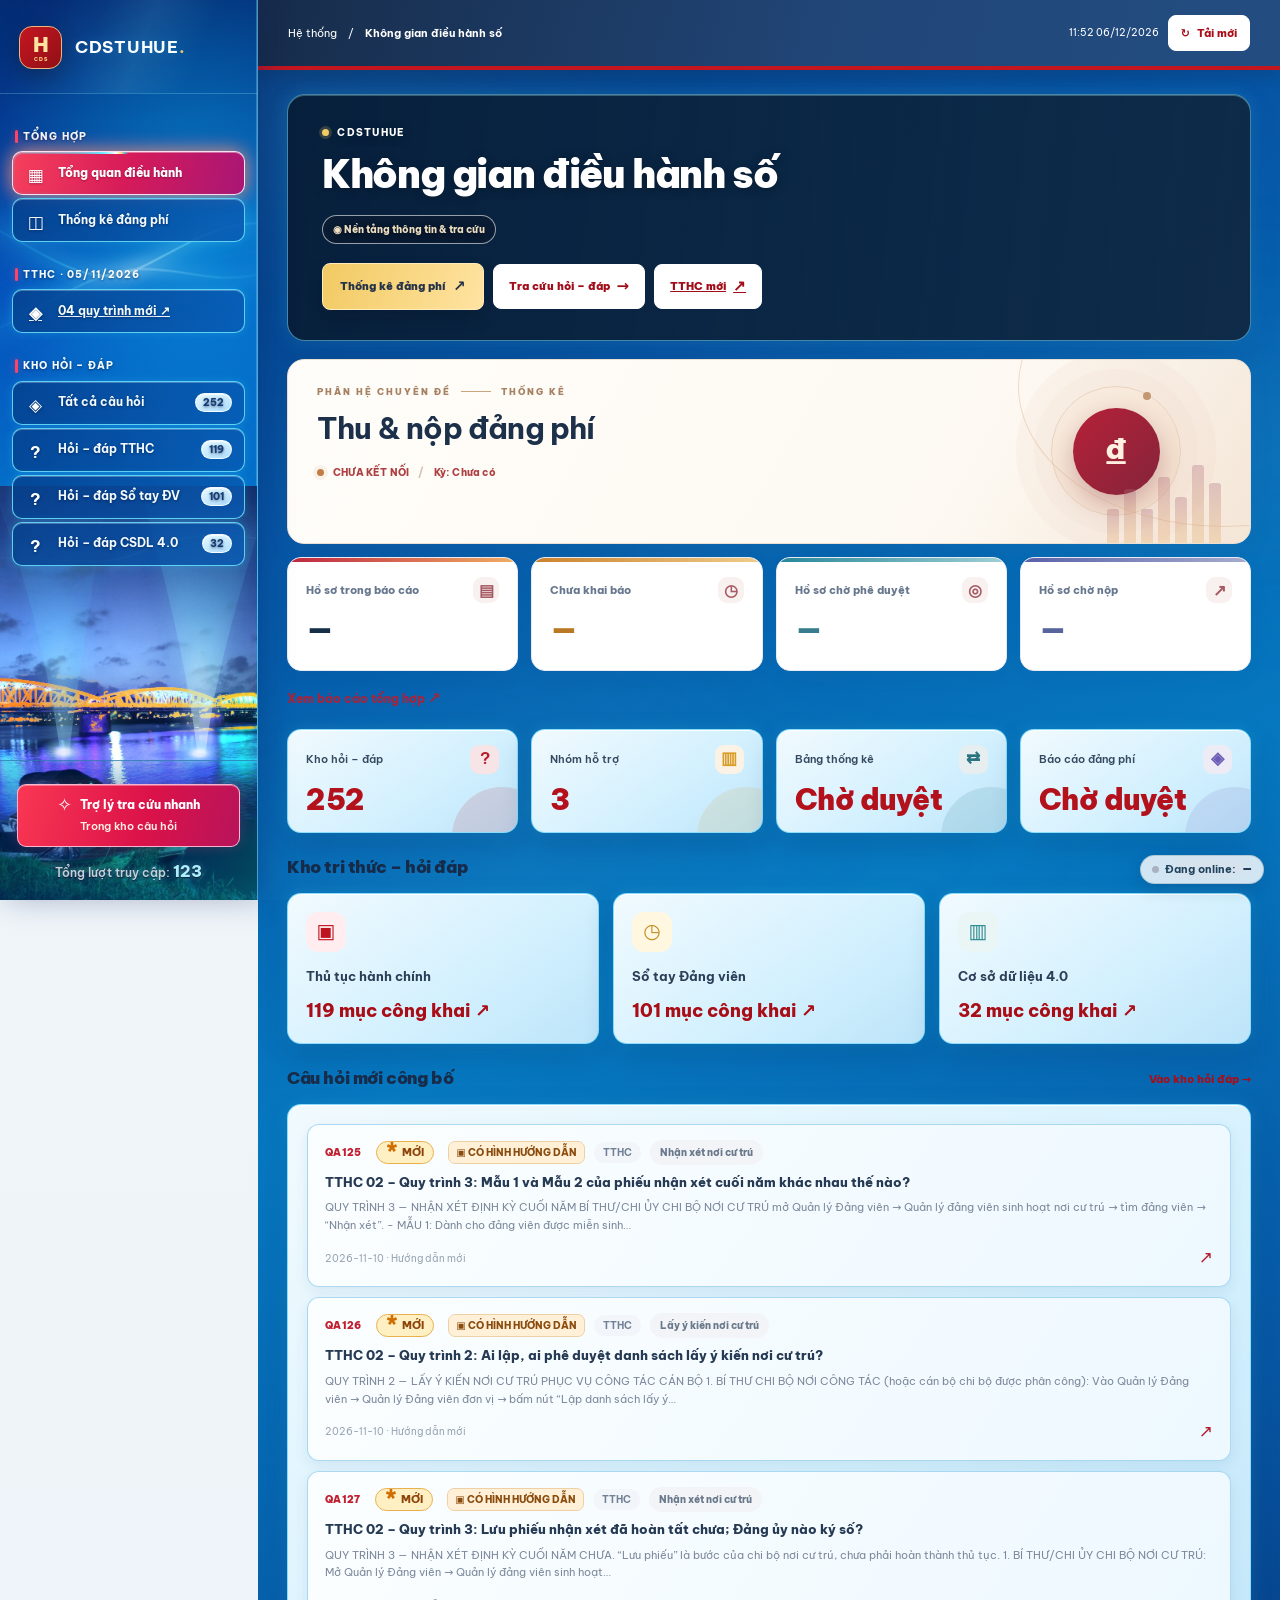
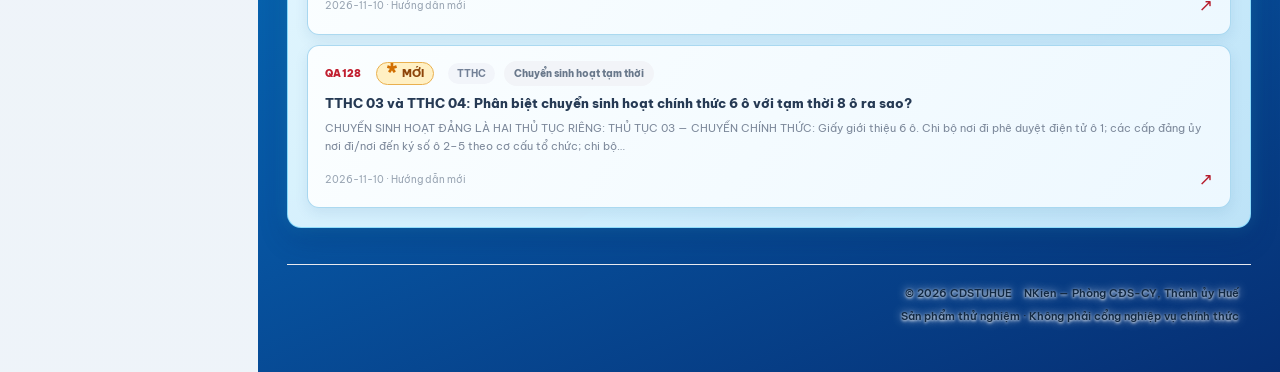
==== commit ddbf1045: "Refresh QA scripts and regression expectations for clean inline-photo release" ====
--- a/site/index.html
+++ b/site/index.html
@@ -12,12 +12,12 @@
 <link rel="stylesheet" href="assets/styles.css?v=20261102-brighter-real-roof-lamps-v34">
 <link rel="stylesheet" href="assets/qa-click-guides-v35.css?v=20261102-v35">
 <link rel="stylesheet" href="assets/qa-image-gallery-v36.css?v=20261102-v36">
-<link rel="stylesheet" href="assets/qa-v36-20261110.css?v=20261110">
-<script src="assets/qa-v36-20261110.js?v=20261110-qt123-roles-v3" defer></script>
-<script src="assets/tthc-20261105.js?v=20261110-v36" defer></script>
-<script src="assets/app.js?v=20261110-qt123-roles-v3" defer></script>
-<script src="assets/qa-click-guides-v35.js?v=20261110-v36" defer></script>
-<script src="assets/qa-image-gallery-v36.js?v=20261102-v36" defer></script>
+<link rel="stylesheet" href="assets/qa-v36-20261110.css?v=20261112-qa-inline-v4">
+<script src="assets/qa-v36-20261110.js?v=20261112-qa-inline-v4" defer></script>
+<script src="assets/tthc-20261105.js?v=20261112-qa-inline-v4" defer></script>
+<script src="assets/app.js?v=20261112-qa-inline-v4" defer></script>
+<script src="assets/qa-click-guides-v35.js?v=20261112-qa-inline-v4" defer></script>
+<script src="assets/qa-image-gallery-v36.js?v=20261112-qa-inline-v4" defer></script>
 <link rel="stylesheet" href="assets/tthc-20261105.css?v=20261107-v50-6163"><link rel="stylesheet" href="assets/qa-updated-v37.css?v=20261105-v37"></head>
 <body class="menu-loading">
 <div class="app">
--- a/site/assets/qa-v36-20261110.css
+++ b/site/assets/qa-v36-20261110.css
@@ -9,3 +9,24 @@
 .qa-v36-note{font-size:12px;color:#815221;line-height:1.6;margin:4px 0}
 .qa-v36-featured{color:#8a4b0d;background:#fff0d7;border-radius:7px;padding:3px 7px;font-size:10px;font-weight:800;border:1px solid #eed0a7}
 @media(prefers-reduced-motion:reduce){.qa-flash-star{animation:none!important}}
+
+/* Screenshots are part of the answer, immediately below their corresponding step. */
+.answer.qa-inline-answer{white-space:normal;line-height:1.72}
+.qa-inline-answer .qa-answer-step{white-space:pre-wrap;margin:0 0 11px;color:inherit;overflow-wrap:anywhere}
+.qa-inline-answer .qa-answer-step:first-child{font-weight:800;color:#224f77}
+.qa-inline-answer .qa-step-photos{display:flex;flex-direction:column;gap:12px;margin:6px 0 22px}
+.qa-inline-answer .qa-inline-photo{width:100%;max-width:860px;margin:0;background:#fff;border:1px solid #d8e3ec;border-radius:11px;overflow:hidden}
+.qa-inline-answer .qa-inline-photo a{display:block;cursor:zoom-in;outline-offset:-3px}
+.qa-inline-answer .qa-inline-photo a:focus-visible{outline:3px solid #0e7098}
+.qa-inline-answer .qa-inline-photo img{display:block;max-width:100%;width:100%;height:auto;object-fit:contain}
+.qa-inline-answer .qa-inline-photo figcaption{padding:9px 12px;font-size:13px;font-weight:700;line-height:1.55;color:#2d506d;background:#f5f9fc}
+@media(max-width:600px){.qa-inline-answer .qa-step-photos{margin-bottom:16px}.qa-inline-answer .qa-inline-photo figcaption{font-size:12px}}
+
+.qa-alloc-inline{margin:18px 0 24px;padding:13px;background:#f7fafc;border:1px solid #dce6ef;border-radius:10px;white-space:normal}
+.qa-alloc-inline h4{font-size:16px;color:#274b6c;margin:0 0 10px}
+.qa-alloc-scroll{width:100%;overflow-x:auto}
+.qa-alloc-inline table{width:100%;border-collapse:collapse;font-size:13px;min-width:530px}
+.qa-alloc-inline th,.qa-alloc-inline td{padding:8px 10px;border:1px solid #d3e0ea;text-align:left;vertical-align:top;line-height:1.55}
+.qa-alloc-inline th{background:#e5f0f8;color:#234768}
+.qa-alloc-inline td:first-child{font-variant-numeric:tabular-nums;color:#955018;white-space:nowrap}
+.qa-alloc-inline p{margin:11px 0 0;font-size:13px;line-height:1.65}
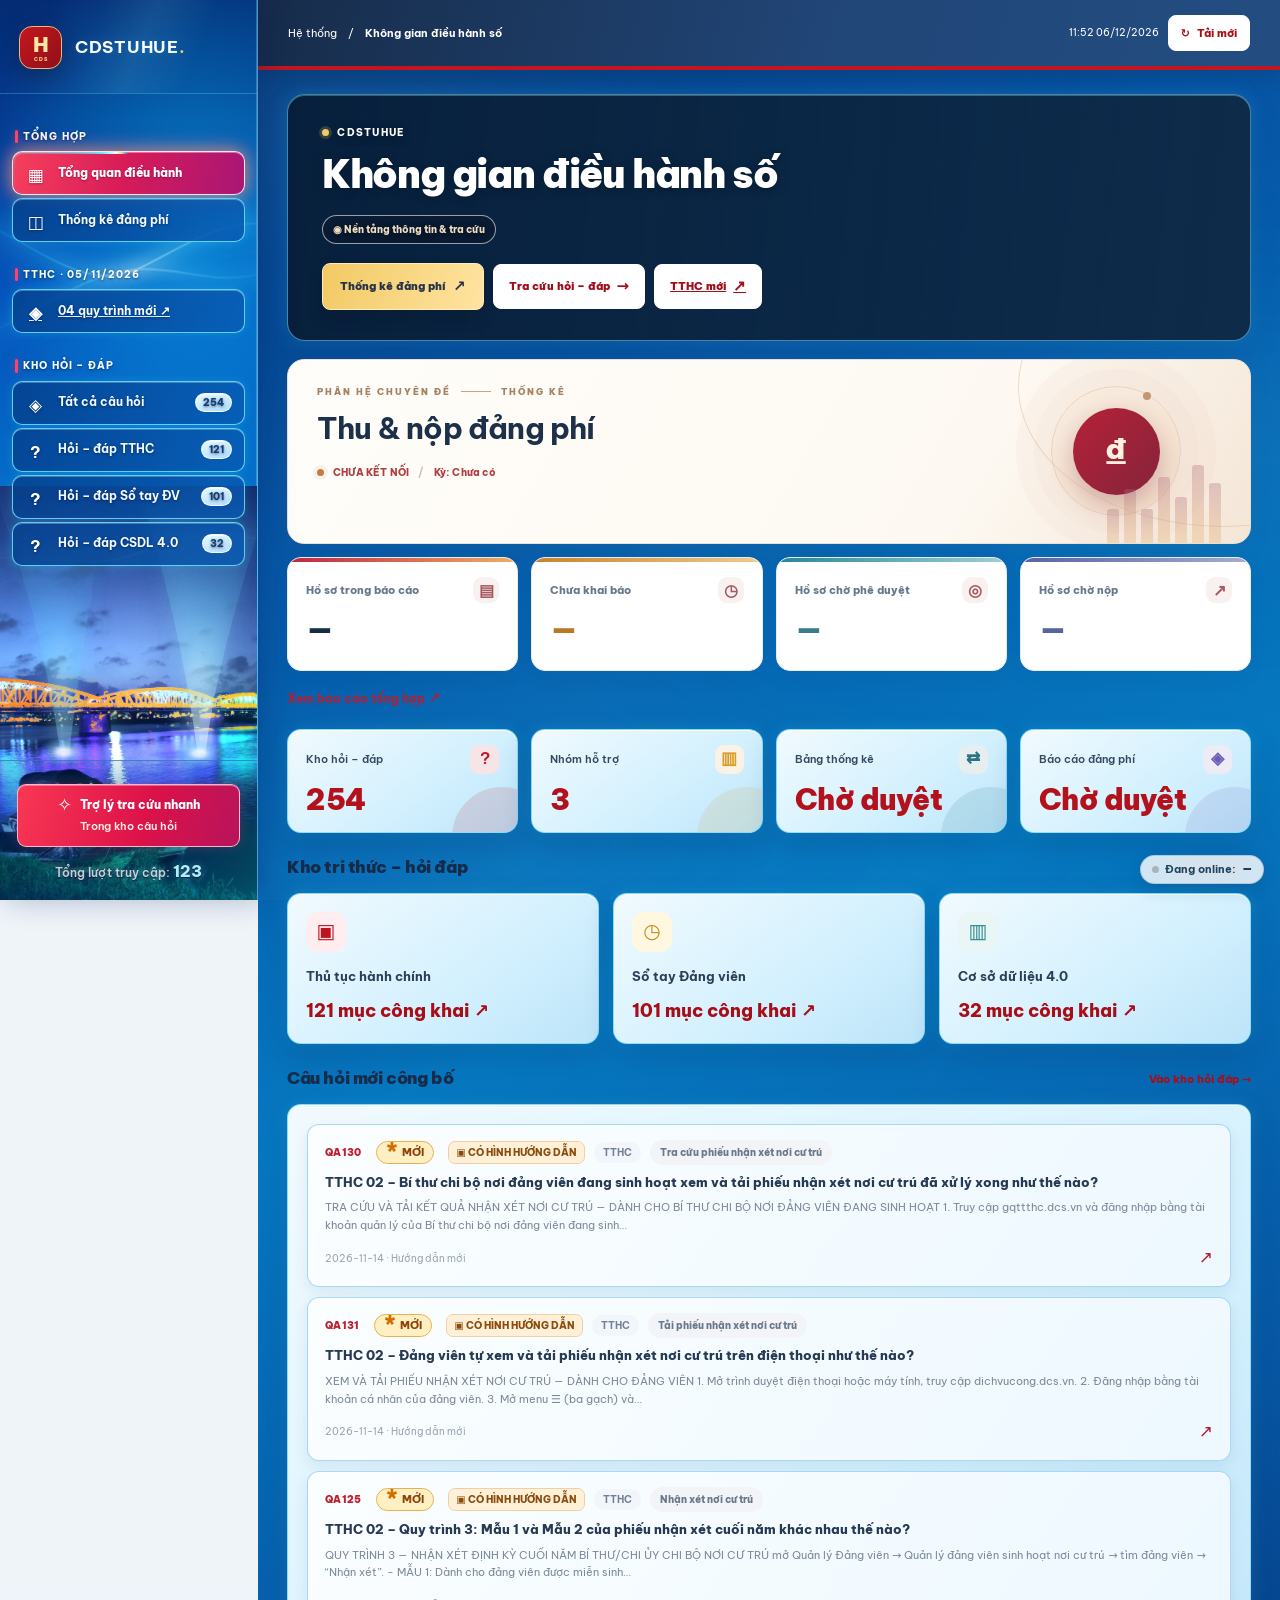
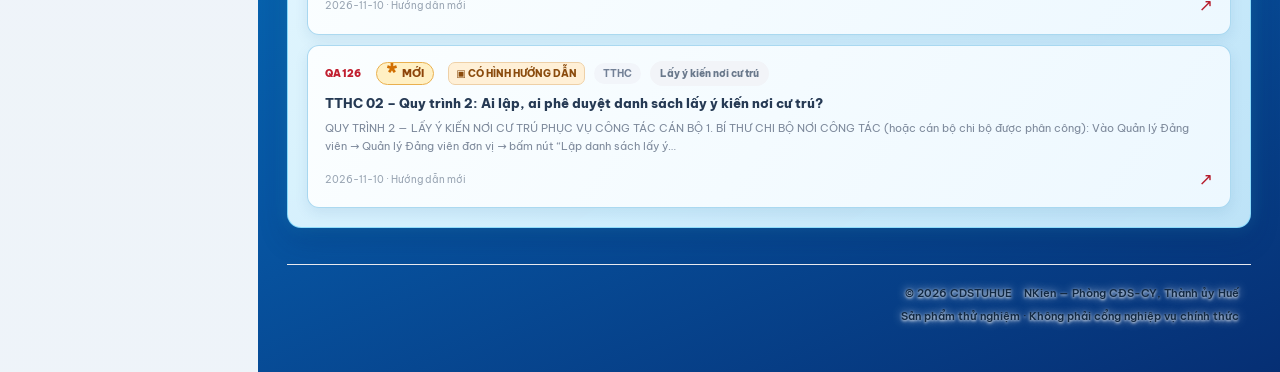
==== commit 86141dbc: "Load new approved review-result QA and screen captures with fresh version" ====
--- a/site/index.html
+++ b/site/index.html
@@ -12,12 +12,12 @@
 <link rel="stylesheet" href="assets/styles.css?v=20261102-brighter-real-roof-lamps-v34">
 <link rel="stylesheet" href="assets/qa-click-guides-v35.css?v=20261102-v35">
 <link rel="stylesheet" href="assets/qa-image-gallery-v36.css?v=20261102-v36">
-<link rel="stylesheet" href="assets/qa-v36-20261110.css?v=20261112-qa-inline-v4">
-<script src="assets/qa-v36-20261110.js?v=20261112-qa-inline-v4" defer></script>
-<script src="assets/tthc-20261105.js?v=20261112-qa-inline-v4" defer></script>
-<script src="assets/app.js?v=20261112-qa-inline-v4" defer></script>
-<script src="assets/qa-click-guides-v35.js?v=20261112-qa-inline-v4" defer></script>
-<script src="assets/qa-image-gallery-v36.js?v=20261112-qa-inline-v4" defer></script>
+<link rel="stylesheet" href="assets/qa-v36-20261110.css?v=20261114-qa-results-v5">
+<script src="assets/qa-v36-20261110.js?v=20261114-qa-results-v5" defer></script>
+<script src="assets/tthc-20261105.js?v=20261114-qa-results-v5" defer></script>
+<script src="assets/app.js?v=20261114-qa-results-v5" defer></script>
+<script src="assets/qa-click-guides-v35.js?v=20261114-qa-results-v5" defer></script>
+<script src="assets/qa-image-gallery-v36.js?v=20261114-qa-results-v5" defer></script>
 <link rel="stylesheet" href="assets/tthc-20261105.css?v=20261107-v50-6163"><link rel="stylesheet" href="assets/qa-updated-v37.css?v=20261105-v37"></head>
 <body class="menu-loading">
 <div class="app">
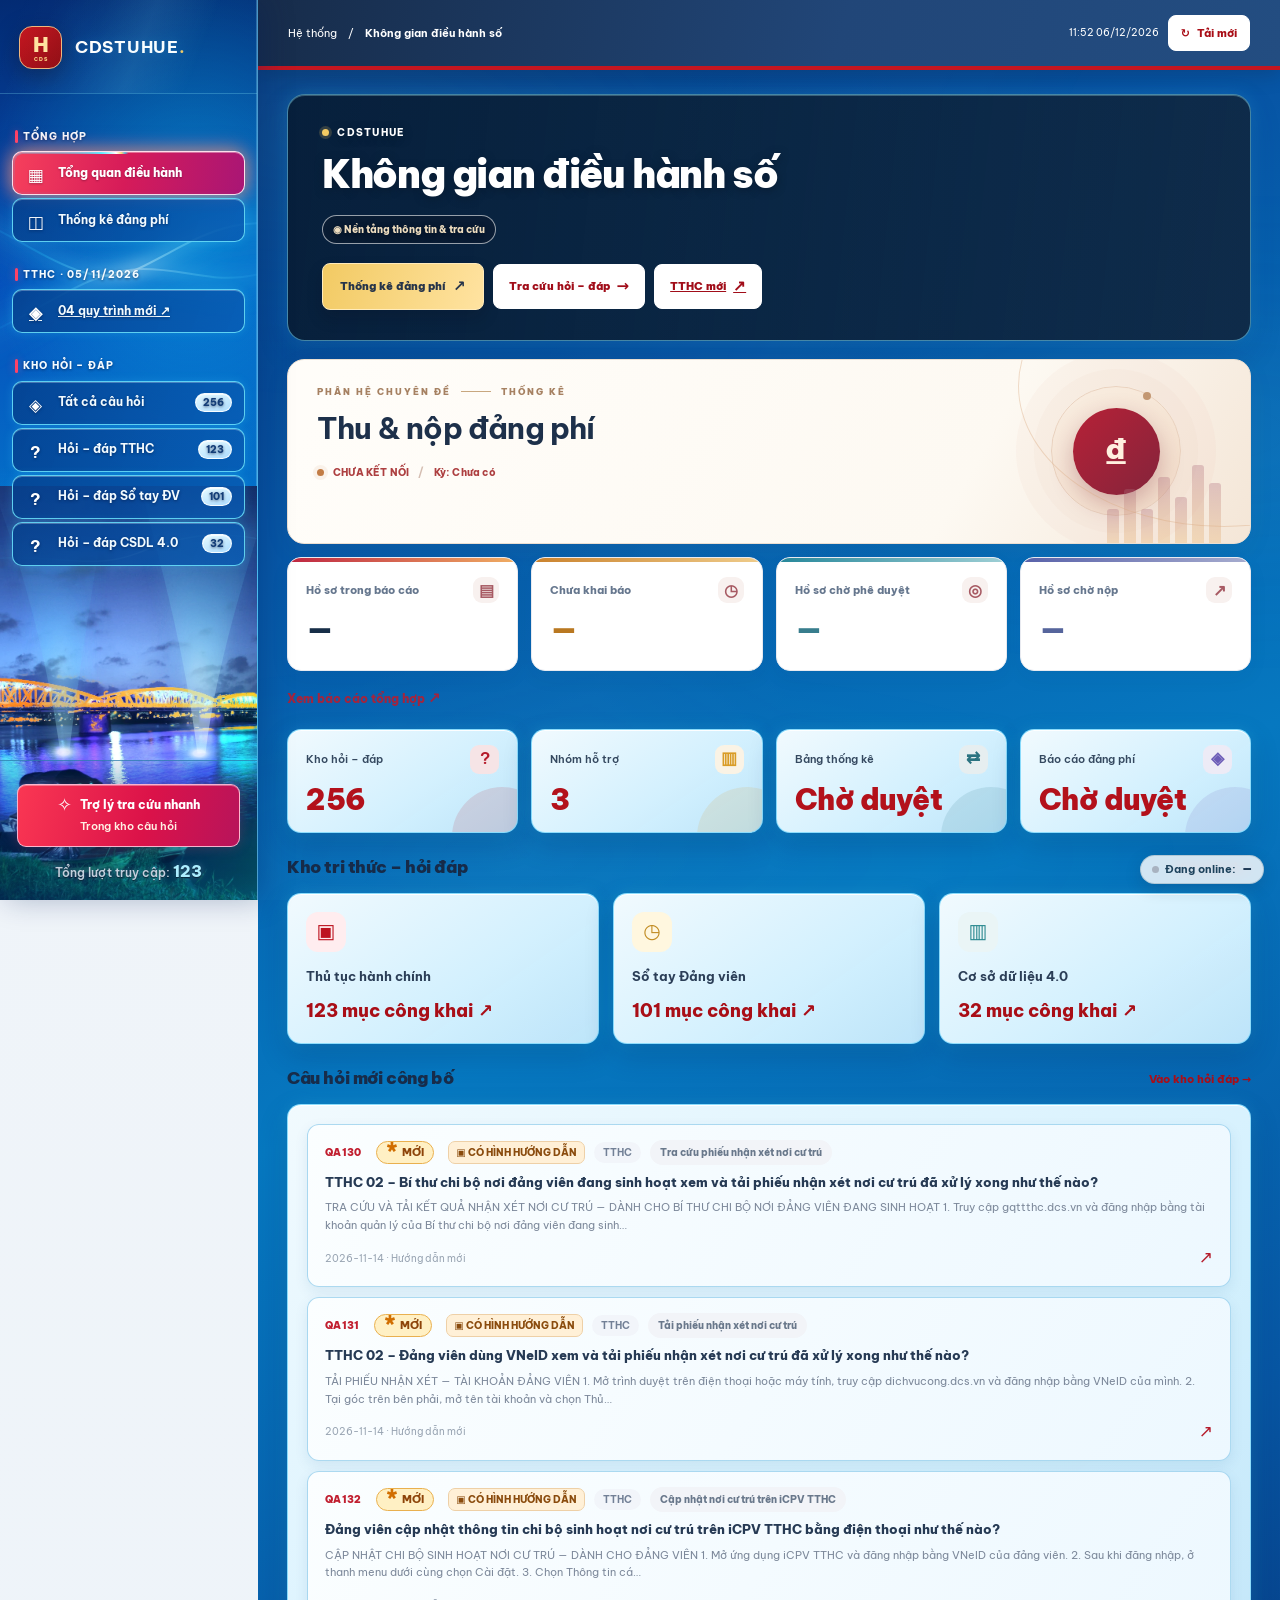
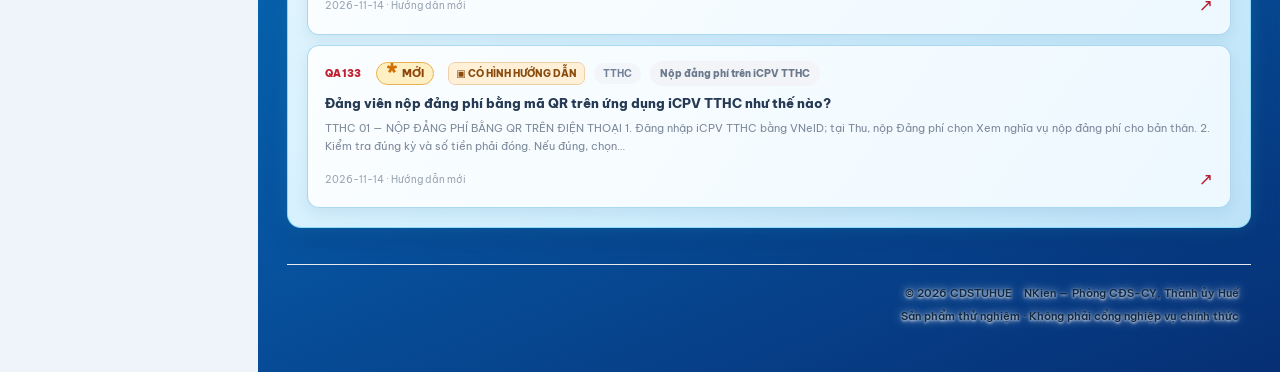
==== commit 1567d729: "Bust QA and app cache for new verified PDF screenshot walkthroughs" ====
--- a/site/index.html
+++ b/site/index.html
@@ -13,9 +13,9 @@
 <link rel="stylesheet" href="assets/qa-click-guides-v35.css?v=20261102-v35">
 <link rel="stylesheet" href="assets/qa-image-gallery-v36.css?v=20261102-v36">
 <link rel="stylesheet" href="assets/qa-v36-20261110.css?v=20261114-qa-results-v5">
-<script src="assets/qa-v36-20261110.js?v=20261114-qa-results-v5" defer></script>
+<script src="assets/qa-v36-20261110.js?v=20261114-threepdf-v6" defer></script>
 <script src="assets/tthc-20261105.js?v=20261114-qa-results-v5" defer></script>
-<script src="assets/app.js?v=20261114-qa-results-v5" defer></script>
+<script src="assets/app.js?v=20261114-threepdf-v6" defer></script>
 <script src="assets/qa-click-guides-v35.js?v=20261114-qa-results-v5" defer></script>
 <script src="assets/qa-image-gallery-v36.js?v=20261114-qa-results-v5" defer></script>
 <link rel="stylesheet" href="assets/tthc-20261105.css?v=20261107-v50-6163"><link rel="stylesheet" href="assets/qa-updated-v37.css?v=20261105-v37"></head>
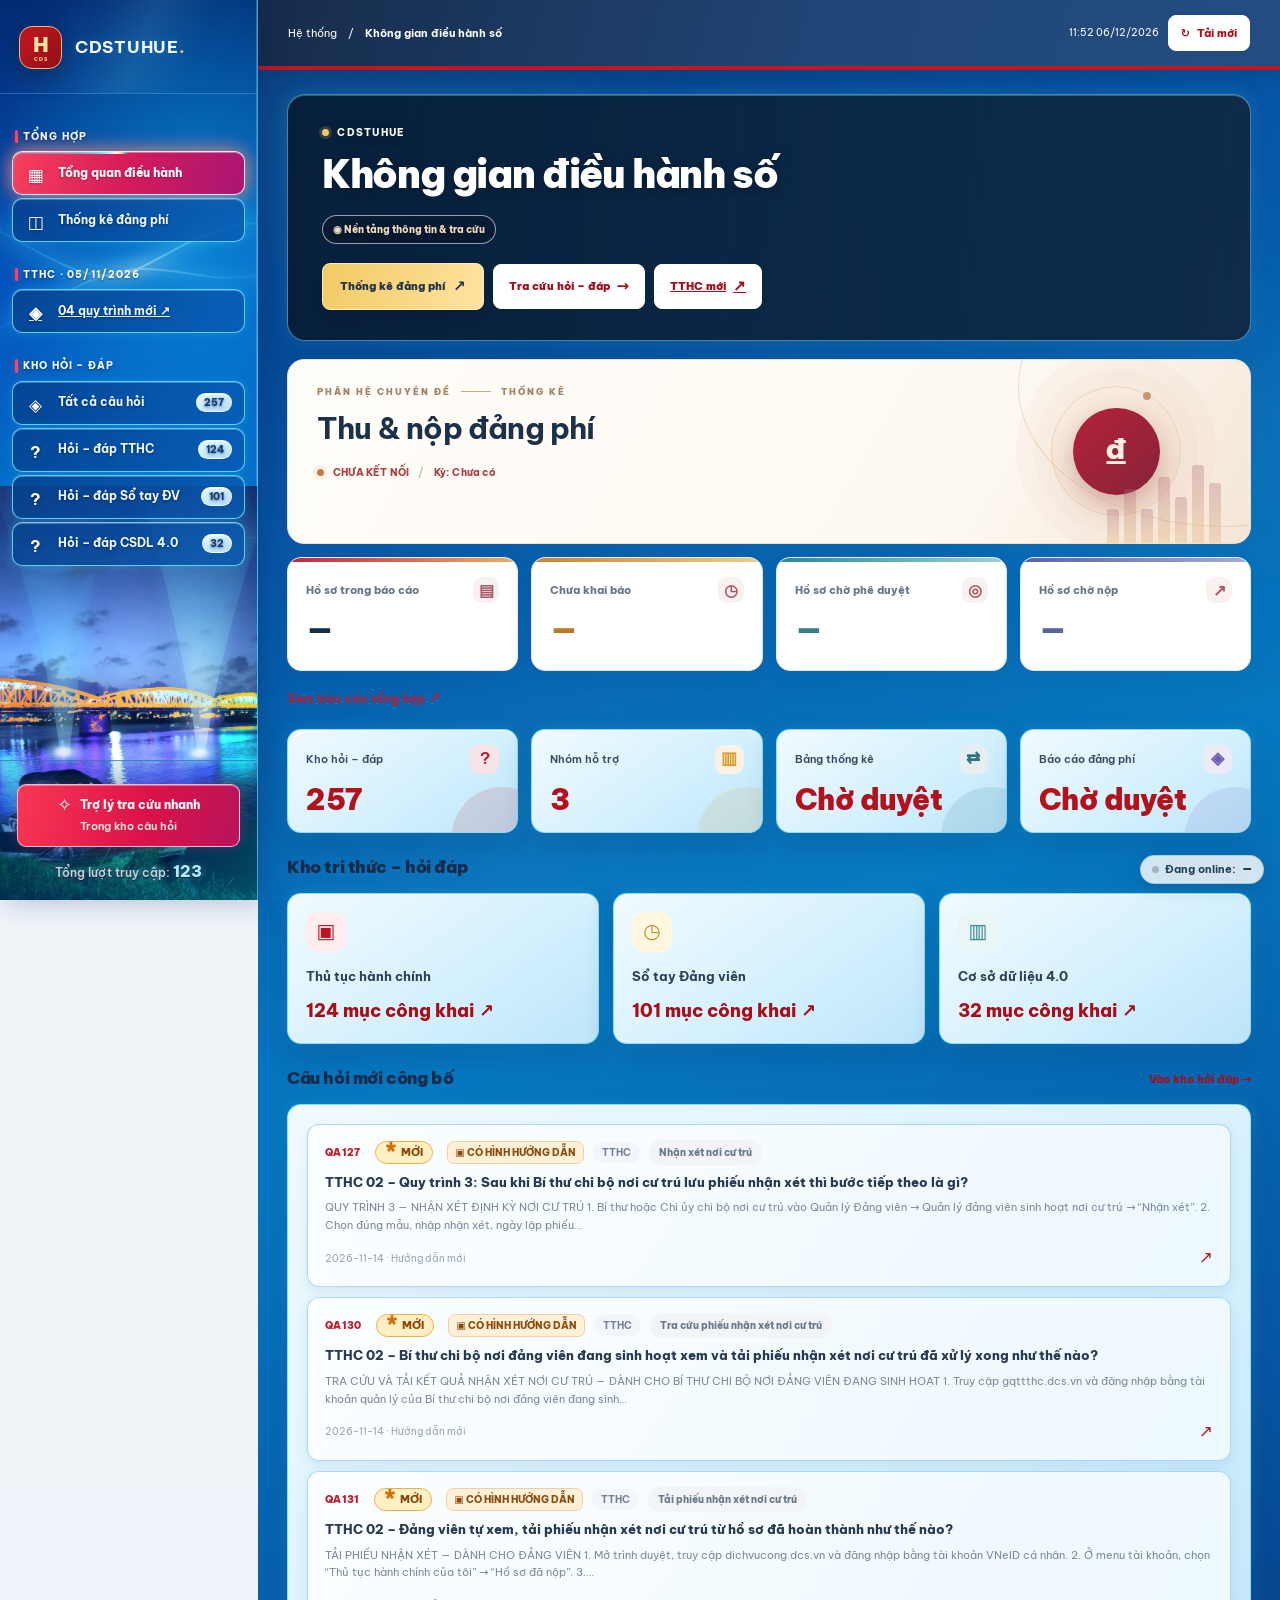
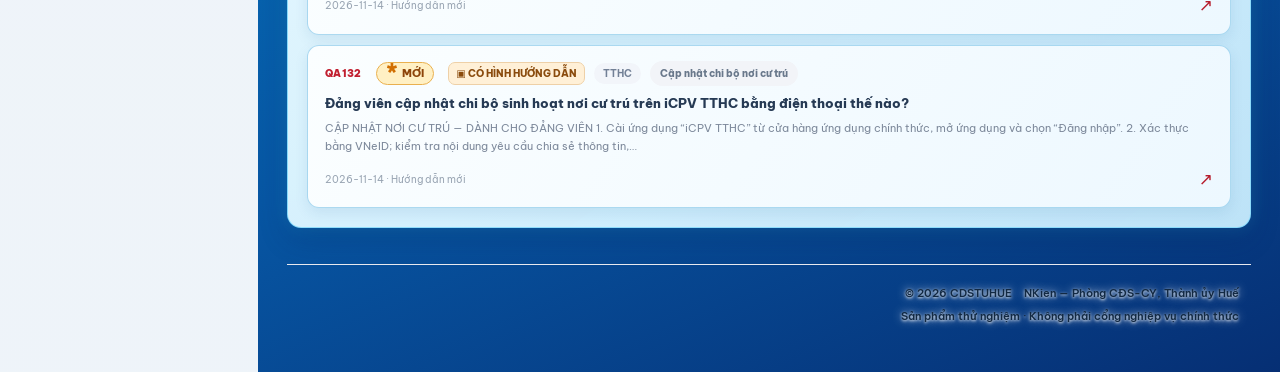
==== commit 4cd86bc5: "Add three source-grounded QA guides and 23 safely cropped UI screenshots from uploaded documents" ====
--- a/site/index.html
+++ b/site/index.html
@@ -12,12 +12,12 @@
 <link rel="stylesheet" href="assets/styles.css?v=20261102-brighter-real-roof-lamps-v34">
 <link rel="stylesheet" href="assets/qa-click-guides-v35.css?v=20261102-v35">
 <link rel="stylesheet" href="assets/qa-image-gallery-v36.css?v=20261102-v36">
-<link rel="stylesheet" href="assets/qa-v36-20261110.css?v=20261114-qa-results-v5">
-<script src="assets/qa-v36-20261110.js?v=20261114-threepdf-v6" defer></script>
-<script src="assets/tthc-20261105.js?v=20261114-qa-results-v5" defer></script>
-<script src="assets/app.js?v=20261114-threepdf-v6" defer></script>
-<script src="assets/qa-click-guides-v35.js?v=20261114-qa-results-v5" defer></script>
-<script src="assets/qa-image-gallery-v36.js?v=20261114-qa-results-v5" defer></script>
+<link rel="stylesheet" href="assets/qa-v36-20261110.css?v=20261114-qa-pdf-guides-v6">
+<script src="assets/qa-v36-20261110.js?v=20261114-qa-pdf-guides-v6" defer></script>
+<script src="assets/tthc-20261105.js?v=20261114-qa-pdf-guides-v6" defer></script>
+<script src="assets/app.js?v=20261114-qa-pdf-guides-v6" defer></script>
+<script src="assets/qa-click-guides-v35.js?v=20261114-qa-pdf-guides-v6" defer></script>
+<script src="assets/qa-image-gallery-v36.js?v=20261114-qa-pdf-guides-v6" defer></script>
 <link rel="stylesheet" href="assets/tthc-20261105.css?v=20261107-v50-6163"><link rel="stylesheet" href="assets/qa-updated-v37.css?v=20261105-v37"></head>
 <body class="menu-loading">
 <div class="app">
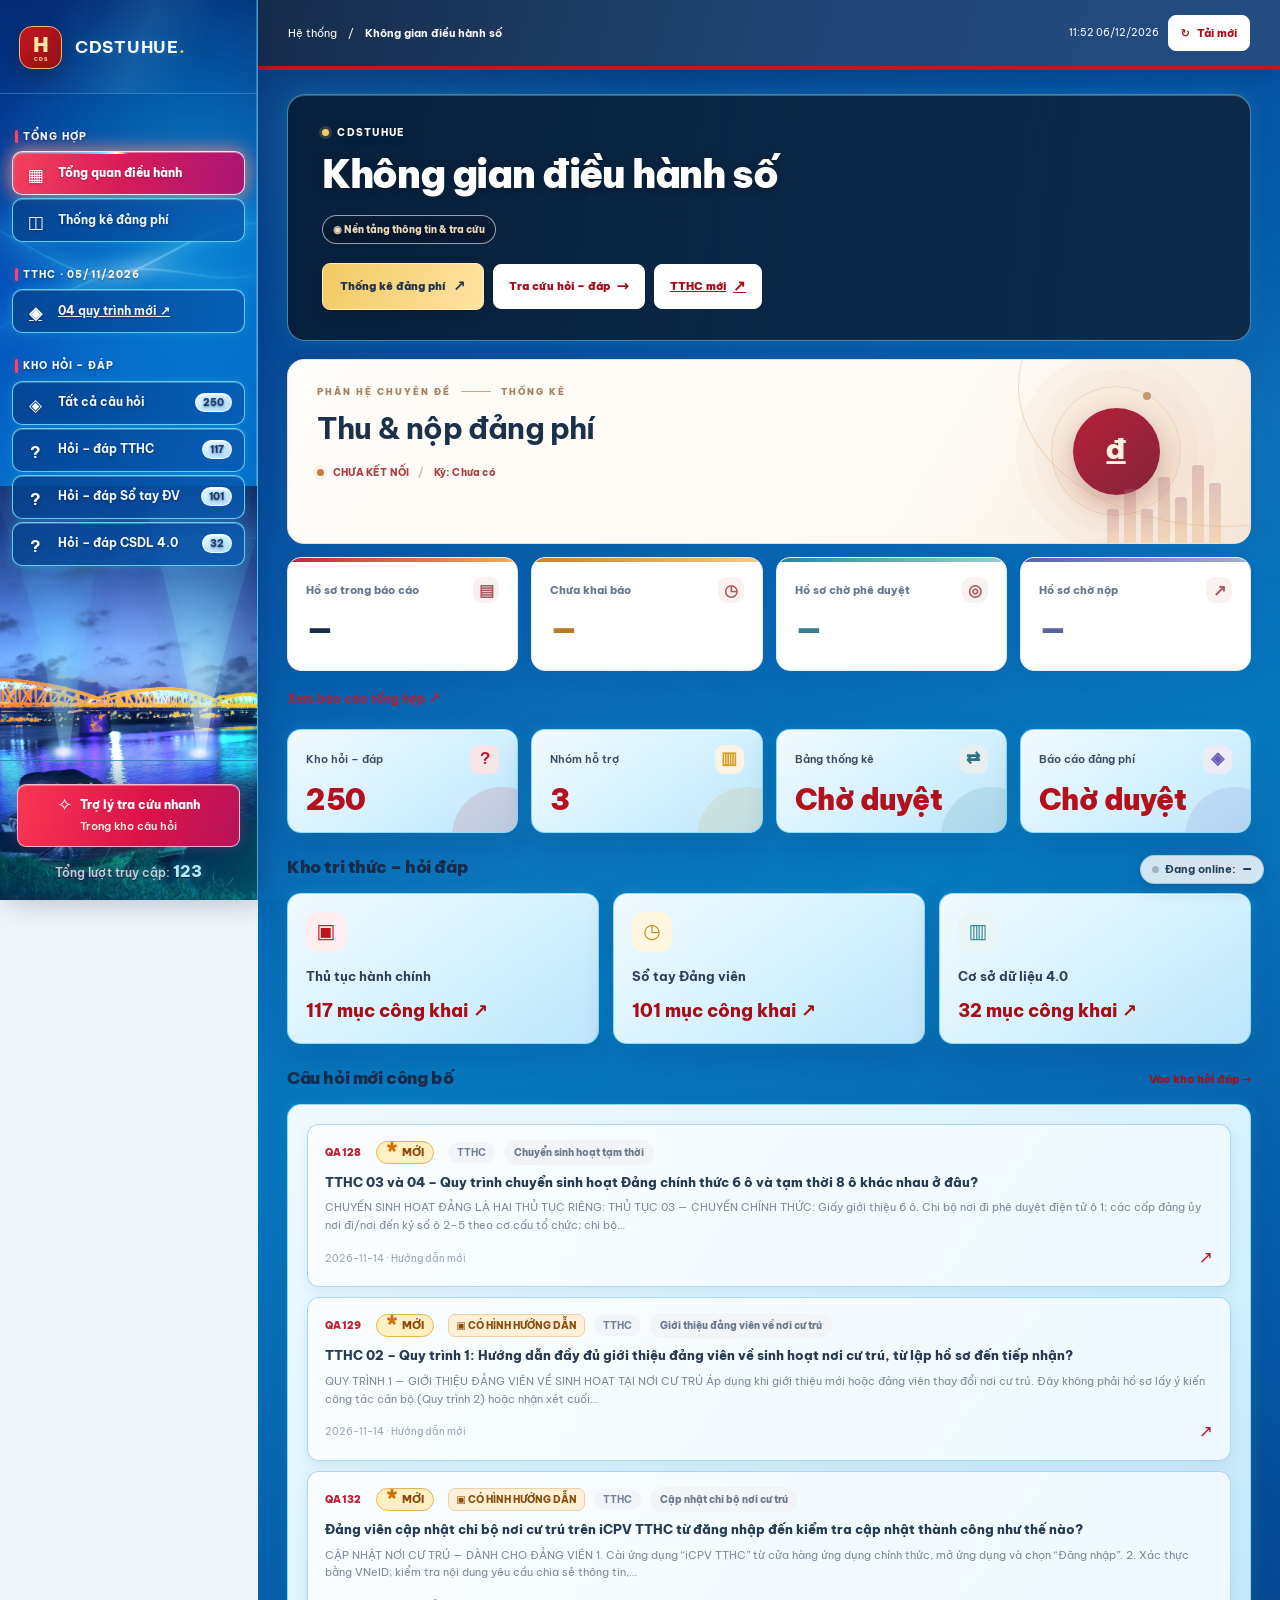
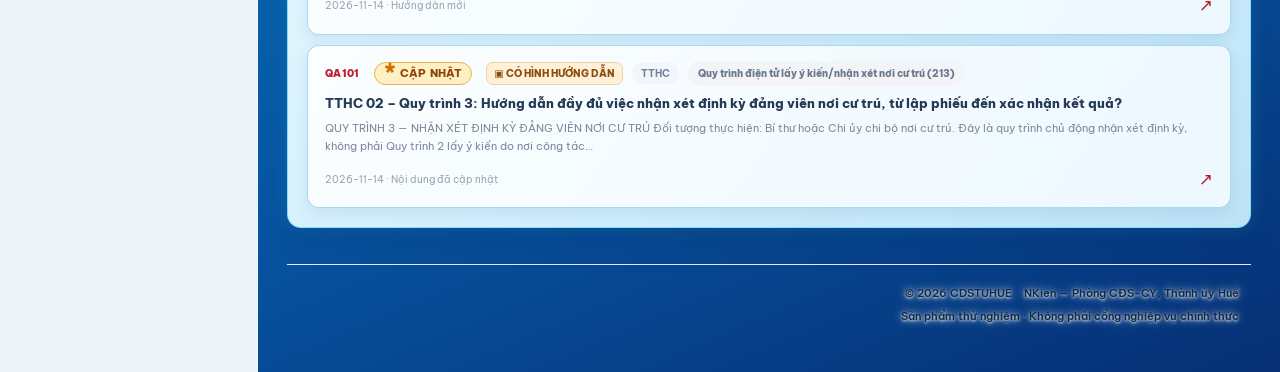
==== commit a67b4e50: "Remove retired QA cards from UI metadata and bust mobile QA asset caches v7" ====
--- a/site/index.html
+++ b/site/index.html
@@ -12,12 +12,12 @@
 <link rel="stylesheet" href="assets/styles.css?v=20261102-brighter-real-roof-lamps-v34">
 <link rel="stylesheet" href="assets/qa-click-guides-v35.css?v=20261102-v35">
 <link rel="stylesheet" href="assets/qa-image-gallery-v36.css?v=20261102-v36">
-<link rel="stylesheet" href="assets/qa-v36-20261110.css?v=20261114-qa-pdf-guides-v6">
-<script src="assets/qa-v36-20261110.js?v=20261114-qa-pdf-guides-v6" defer></script>
-<script src="assets/tthc-20261105.js?v=20261114-qa-pdf-guides-v6" defer></script>
-<script src="assets/app.js?v=20261114-qa-pdf-guides-v6" defer></script>
-<script src="assets/qa-click-guides-v35.js?v=20261114-qa-pdf-guides-v6" defer></script>
-<script src="assets/qa-image-gallery-v36.js?v=20261114-qa-pdf-guides-v6" defer></script>
+<link rel="stylesheet" href="assets/qa-v36-20261110.css?v=20261114-qa-workflow-v7">
+<script src="assets/qa-v36-20261110.js?v=20261114-qa-workflow-v7" defer></script>
+<script src="assets/tthc-20261105.js?v=20261114-qa-workflow-v7" defer></script>
+<script src="assets/app.js?v=20261114-qa-workflow-v7" defer></script>
+<script src="assets/qa-click-guides-v35.js?v=20261114-qa-workflow-v7" defer></script>
+<script src="assets/qa-image-gallery-v36.js?v=20261114-qa-workflow-v7" defer></script>
 <link rel="stylesheet" href="assets/tthc-20261105.css?v=20261107-v50-6163"><link rel="stylesheet" href="assets/qa-updated-v37.css?v=20261105-v37"></head>
 <body class="menu-loading">
 <div class="app">
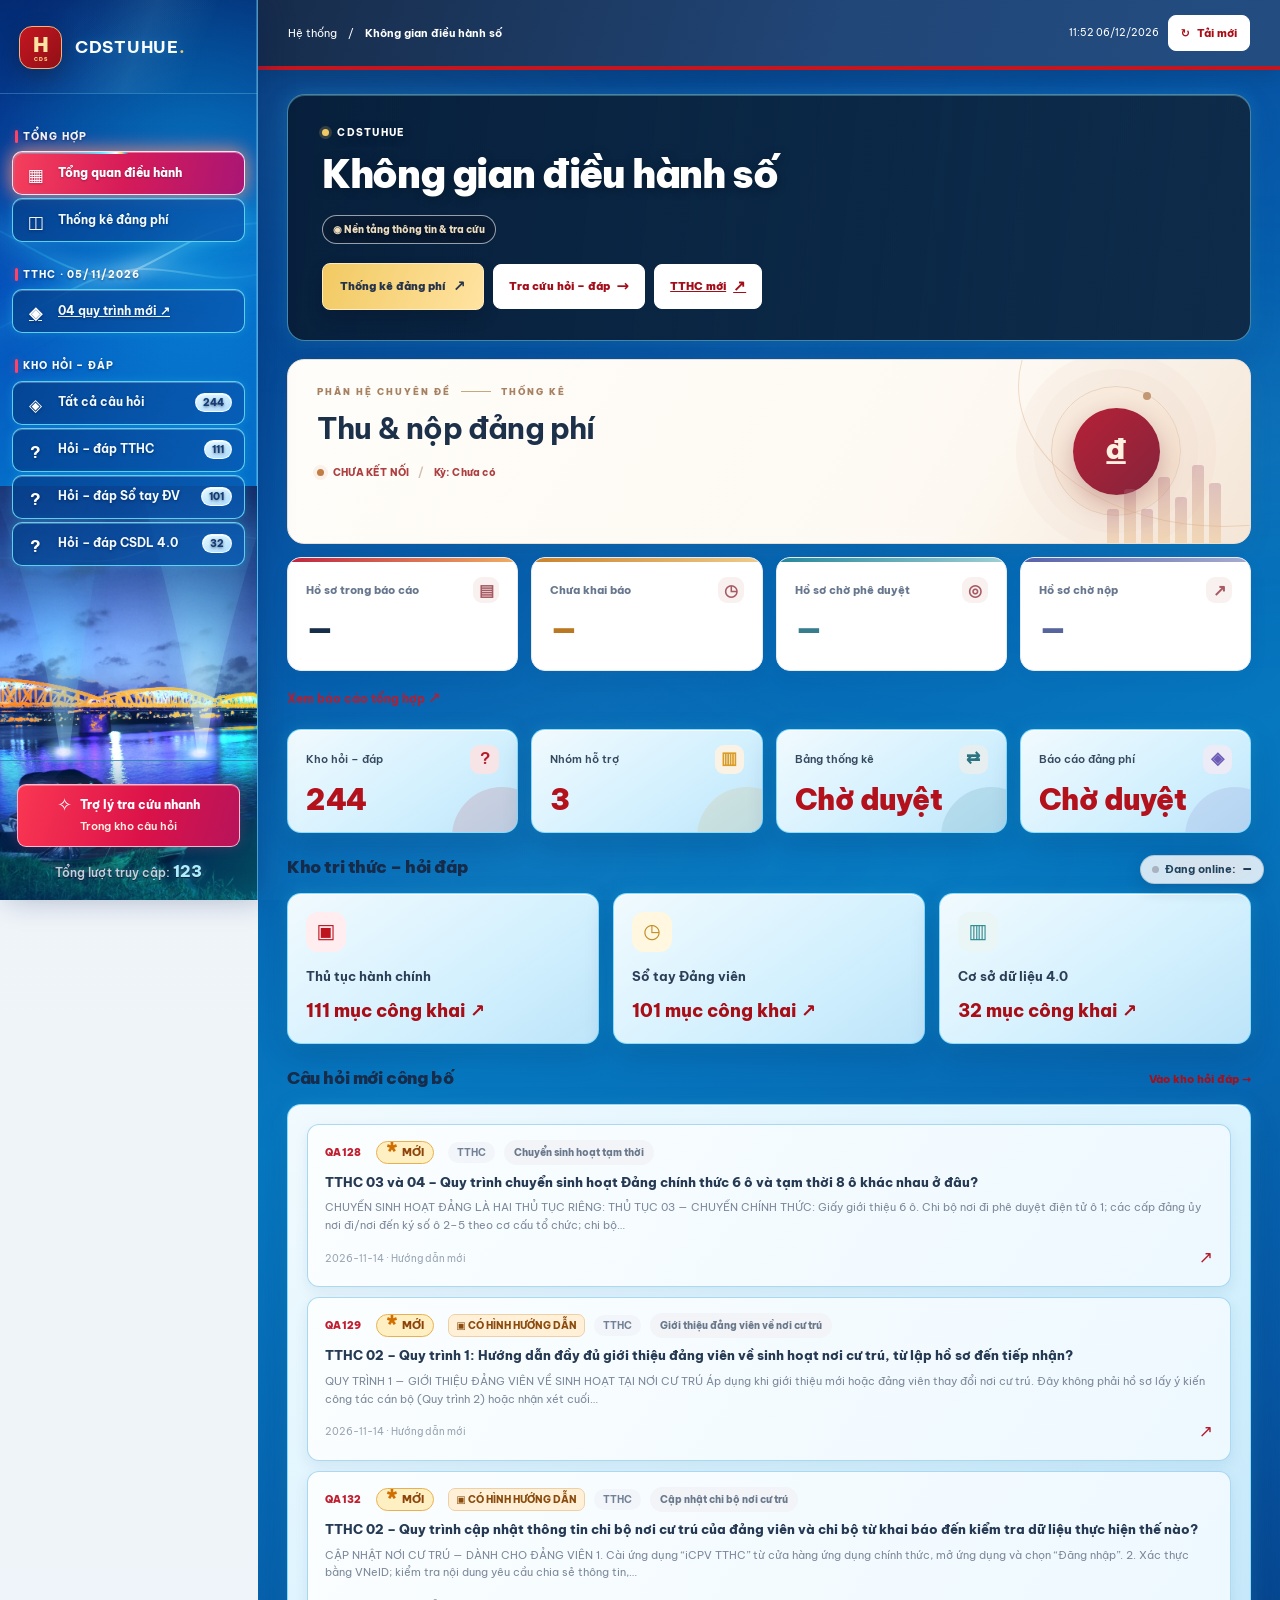
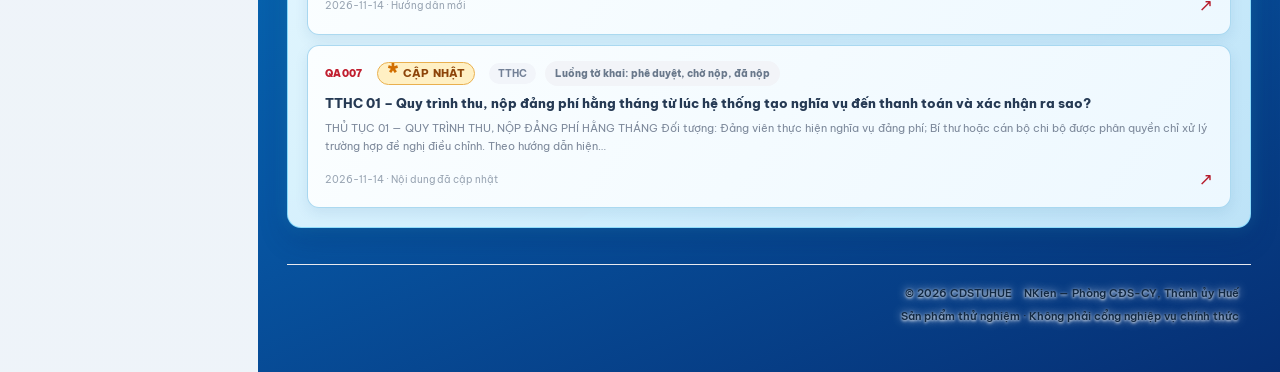
==== commit e909bcf3: "Refresh mobile QA assets to v8 for consolidated workflows and synchronize regression expectations" ====
--- a/site/index.html
+++ b/site/index.html
@@ -12,12 +12,12 @@
 <link rel="stylesheet" href="assets/styles.css?v=20261102-brighter-real-roof-lamps-v34">
 <link rel="stylesheet" href="assets/qa-click-guides-v35.css?v=20261102-v35">
 <link rel="stylesheet" href="assets/qa-image-gallery-v36.css?v=20261102-v36">
-<link rel="stylesheet" href="assets/qa-v36-20261110.css?v=20261114-qa-workflow-v7">
-<script src="assets/qa-v36-20261110.js?v=20261114-qa-workflow-v7" defer></script>
-<script src="assets/tthc-20261105.js?v=20261114-qa-workflow-v7" defer></script>
-<script src="assets/app.js?v=20261114-qa-workflow-v7" defer></script>
-<script src="assets/qa-click-guides-v35.js?v=20261114-qa-workflow-v7" defer></script>
-<script src="assets/qa-image-gallery-v36.js?v=20261114-qa-workflow-v7" defer></script>
+<link rel="stylesheet" href="assets/qa-v36-20261110.css?v=20261114-qa-workflow-v8">
+<script src="assets/qa-v36-20261110.js?v=20261114-qa-workflow-v8" defer></script>
+<script src="assets/tthc-20261105.js?v=20261114-qa-workflow-v8" defer></script>
+<script src="assets/app.js?v=20261114-qa-workflow-v8" defer></script>
+<script src="assets/qa-click-guides-v35.js?v=20261114-qa-workflow-v8" defer></script>
+<script src="assets/qa-image-gallery-v36.js?v=20261114-qa-workflow-v8" defer></script>
 <link rel="stylesheet" href="assets/tthc-20261105.css?v=20261107-v50-6163"><link rel="stylesheet" href="assets/qa-updated-v37.css?v=20261105-v37"></head>
 <body class="menu-loading">
 <div class="app">
